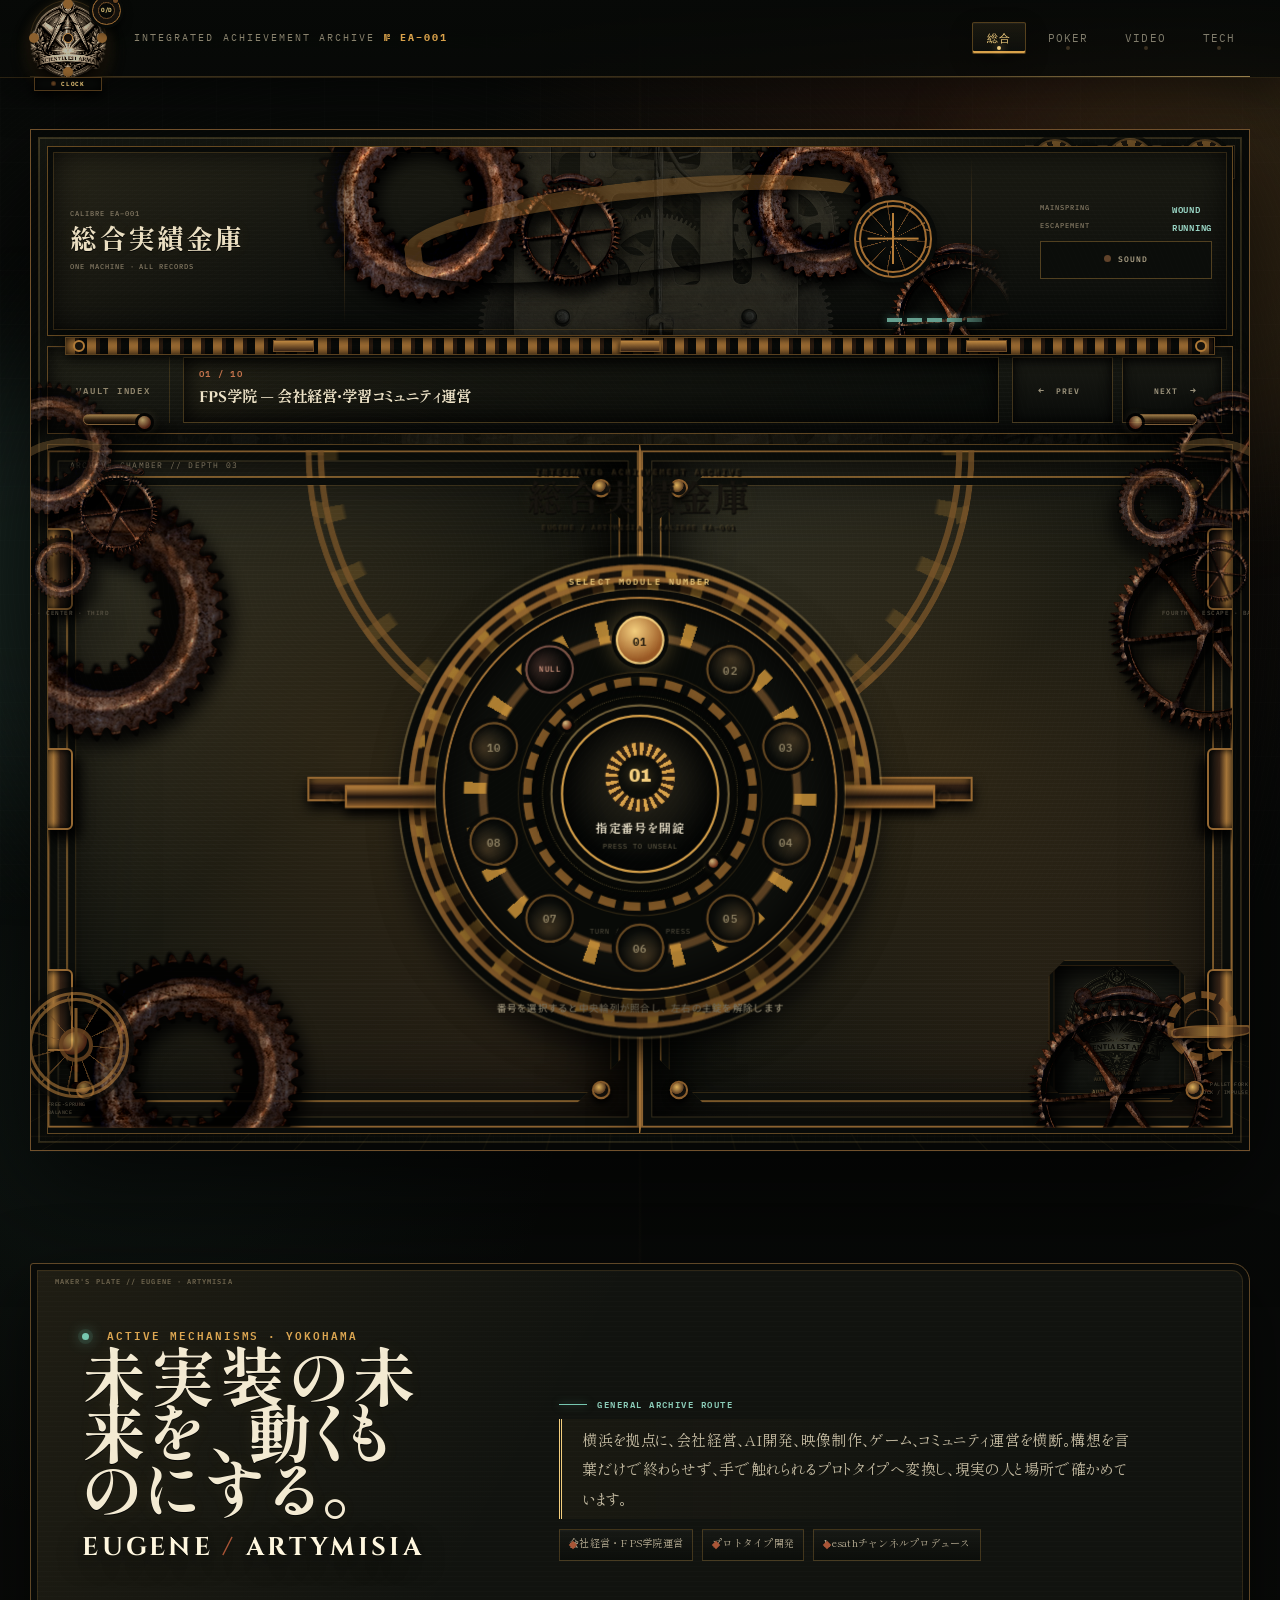
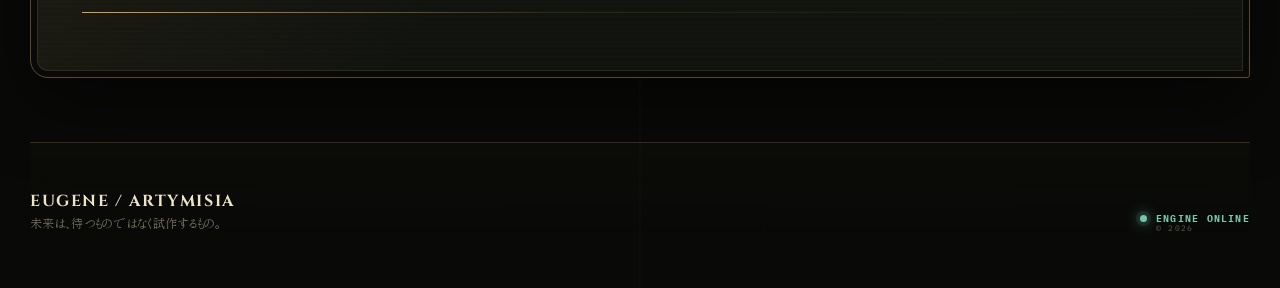
==== index.html @ 5a53bb09 "Confirm Lesath thumbnail authorship across featured videos" ====
<!doctype html>
<html lang="ja">
<head>
  <meta charset="utf-8">
  <meta name="viewport" content="width=device-width, initial-scale=1, viewport-fit=cover">
  <meta name="theme-color" content="#090a09">
  <meta name="description" content="Eugene / ArtyMisiaのポートフォリオ">
  <link rel="canonical" href="https://artymisia.github.io/">
  <meta property="og:type" content="website">
  <meta property="og:locale" content="ja_JP">
  <meta property="og:site_name" content="Eugene / ArtyMisia">
  <meta property="og:title" content="Eugene / ArtyMisia — Possibility Engine">
  <meta property="og:description" content="会社経営、AI開発、映像制作、ゲーム、コミュニティ運営を横断する機械式ポートフォリオ。">
  <meta property="og:url" content="https://artymisia.github.io/">
  <meta property="og:image" content="https://artymisia.github.io/assets/scientia-est-arma-logo.png">
  <meta name="twitter:card" content="summary">
  <meta name="twitter:title" content="Eugene / ArtyMisia — Possibility Engine">
  <meta name="twitter:description" content="未実装の未来を、動くものにする。">
  <meta name="twitter:image" content="https://artymisia.github.io/assets/scientia-est-arma-logo.png">
  <link rel="icon" href="assets/gear-wheel-pixabay.png">
  <title>Eugene / ArtyMisia — Portfolio</title>
  <link rel="stylesheet" href="style.css?v=20260903-lesath-thumbnails">
  <script src="script.js?v=20260903-lesath-thumbnail-credit" defer></script>
</head>
<body>
  <div class="grain" aria-hidden="true"></div>
  <div class="steam steam-a" aria-hidden="true"></div>
  <div class="steam steam-b" aria-hidden="true"></div>
  <header class="archive-header">
    <nav class="nav wrap" aria-label="表示モード">
      <div class="brand-switcher">
        <a id="horologium-launch" class="brand crest-control crest-route" href="horologium/" aria-label="SCIENTIA Horologium Perpetuumへ移動">
          <img src="assets/scientia-est-arma-logo.png" alt="Scientia Est Arma">
          <span class="crest-status"><i></i><b>CLOCK</b></span>
        </a>
        <button id="crest-control" class="archive-power-toggle" type="button" aria-pressed="false" aria-label="SCIENTIA主動力を起動">
          <i></i><b>O/D</b><span id="crest-power-state" class="visually-hidden">STANDBY</span>
        </button>
      </div>
      <p class="system-id">INTEGRATED ACHIEVEMENT ARCHIVE <b>№ EA–001</b></p>
      <div id="mode-nav" class="mode-nav"></div>
    </nav>
  </header>

  <main id="works" class="wrap machine-chamber integrated-archive">
    <section id="mechanism-shell" class="mechanism-shell" aria-label="機械式実績アーカイブ">
      <div class="depth-grid" aria-hidden="true"></div>
      <img class="archive-material archive-kugutsu-bed" src="assets/kugutsu-haguruma.jpg" alt="" aria-hidden="true">
      <img class="archive-material archive-clockwork-bed" src="assets/clockwork-pixabay.png" alt="" aria-hidden="true">
      <img class="archive-material archive-steam-crown" src="assets/gears-steampunk-pixabay.png" alt="" aria-hidden="true">
      <div class="archive-camshaft" aria-hidden="true"><i></i><b></b><span></span></div>
      <div class="archive-gear-cluster archive-gears-left" aria-hidden="true">
        <img src="assets/gear-rust-pixabay.png" alt=""><img src="assets/gear-wheel-pixabay.png" alt=""><img src="assets/gear-rust-pixabay.png" alt=""><i></i><b></b><span>BARREL · CENTER · THIRD</span>
      </div>
      <div class="archive-gear-cluster archive-gears-right" aria-hidden="true">
        <img src="assets/gear-wheel-pixabay.png" alt=""><img src="assets/gear-rust-pixabay.png" alt=""><img src="assets/gear-wheel-pixabay.png" alt=""><i></i><b></b><span>FOURTH · ESCAPE · BALANCE</span>
      </div>
      <div class="archive-ratchet-track" aria-hidden="true"><i></i><b></b><span></span></div>
      <div class="archive-balance" aria-hidden="true"><i><b></b></i><span>FREE-SPRUNG<br>BALANCE</span></div>
      <div class="archive-escapement" aria-hidden="true"><i></i><b></b><span>PALLET FORK<br>LOCK / IMPULSE</span></div>

      <div class="archive-powerhead" aria-label="総合実績金庫の動力部">
        <div class="powerhead-plaque">
          <small>CALIBRE EA–001</small>
          <b id="work-title">総合実績金庫</b>
          <span>ONE MACHINE · ALL RECORDS</span>
        </div>
        <div class="powerhead-movement" aria-hidden="true">
          <img class="powerhead-bed" src="assets/clockwork-pixabay.png" alt="">
          <img class="powerhead-wheel powerhead-wheel-a" src="assets/gear-rust-pixabay.png" alt="">
          <img class="powerhead-wheel powerhead-wheel-b" src="assets/gear-wheel-pixabay.png" alt="">
          <img class="powerhead-wheel powerhead-wheel-c" src="assets/gear-rust-pixabay.png" alt="">
          <img class="powerhead-wheel powerhead-wheel-d" src="assets/gear-wheel-pixabay.png" alt="">
          <div class="powerhead-balance"><i></i><b></b></div>
          <div class="powerhead-bridge"></div>
          <div class="powerhead-pulse"><i></i><i></i><i></i><i></i><i></i></div>
        </div>
        <div class="powerhead-readout">
          <small>MAINSPRING</small><b id="mainspring-state">WOUND</b>
          <small>ESCAPEMENT</small><b id="escapement-state">RUNNING</b>
          <button id="sound-toggle" type="button" aria-pressed="false" aria-label="機械音を入れる"><i></i>SOUND</button>
        </div>
      </div>

      <div class="gear-console">
        <p class="console-kicker">VAULT INDEX</p>
        <div class="active-module">
          <span id="module-count">01 / 01</span>
          <strong id="module-title">読み込み中</strong>
        </div>
        <div class="console-controls">
          <button id="prev-project" type="button" aria-label="前の実績">← <span>PREV</span></button>
          <button id="next-project" type="button" aria-label="次の実績"><span>NEXT</span> →</button>
        </div>
      </div>

      <div id="archive-viewport" class="archive-viewport">
        <div class="archive-depth depth-back" aria-hidden="true"></div>
        <div class="archive-depth depth-mid" aria-hidden="true"></div>
        <div id="project-stage" class="project-stage" aria-live="polite" inert></div>
        <div class="vault-hinge vault-hinge-left" aria-hidden="true"><i></i><i></i><i></i></div>
        <div class="vault-hinge vault-hinge-right" aria-hidden="true"><i></i><i></i><i></i></div>
        <div class="vault-door-assembly">
          <div class="vault-door vault-door-left" aria-hidden="true">
            <div class="door-surface">
              <div class="door-gearwork" aria-hidden="true">
                <img class="door-wheel door-wheel-a" src="assets/gear-rust-pixabay.png" alt="">
                <img class="door-wheel door-wheel-c" src="assets/gear-rust-pixabay.png" alt="">
                <img class="door-wheel door-wheel-f" src="assets/gear-wheel-pixabay.png" alt="">
              </div>
              <div class="door-locking-bar bar-left" aria-hidden="true"><i></i><b></b></div>
              <div class="door-bolts door-bolts-left" aria-hidden="true"><i></i><i></i><i></i><i></i></div>
            </div>
          </div>
          <div class="vault-door vault-door-right" aria-hidden="true">
            <div class="door-surface">
              <div class="door-gearwork" aria-hidden="true">
                <img class="door-wheel door-wheel-b" src="assets/gear-wheel-pixabay.png" alt="">
                <img class="door-wheel door-wheel-d" src="assets/gear-wheel-pixabay.png" alt="">
                <img class="door-wheel door-wheel-g" src="assets/gear-rust-pixabay.png" alt="">
              </div>
              <div class="door-locking-bar bar-right" aria-hidden="true"><i></i><b></b></div>
              <div class="door-bolts door-bolts-right" aria-hidden="true"><i></i><i></i><i></i><i></i></div>
              <div class="door-seal" aria-hidden="true"><img src="assets/scientia-est-arma-logo.png" alt=""><small>SCIENTIA EST ARMA<br>AUTHORIZED ARCHIVE</small></div>
            </div>
          </div>
          <div class="vault-crosslock">
            <div class="crosslock-ring" aria-hidden="true"><img class="door-wheel door-wheel-e" src="assets/gear-rust-pixabay.png" alt=""></div>
            <div id="secret-latch-indicator" class="secret-latch-indicator" aria-hidden="true"><i></i><span>LATCH WINDOW</span><b></b></div>
            <div class="door-inscription" aria-hidden="true">
              <small>INTEGRATED ACHIEVEMENT ARCHIVE</small>
              <b>総合実績金庫</b>
              <span>EUGENE / ARTYMISIA · CALIBRE EA–001</span>
            </div>
            <div class="vault-dial-console">
              <p>SELECT MODULE NUMBER</p>
              <div id="gear-selector" class="gear-selector" role="tablist" aria-label="開錠する実績番号を選択">
                <div class="dial-ratchet" aria-hidden="true"><i></i><b></b></div>
                <div id="gear-nodes" class="gear-nodes"></div>
                <button id="archive-toggle" class="archive-lock" type="button" aria-expanded="false">
                  <span id="gear-core" class="lock-gear dial-core"><i id="dial-number">01</i></span>
                  <b>指定番号を開錠</b><small>PRESS TO UNSEAL</small>
                </button>
              </div>
              <small>番号を選択すると中央輪列が照合し、左右の主錠を解除します</small>
            </div>
          </div>
        </div>
      </div>
    </section>

    <section class="section-heading archive-nameplate creator-inscription">
      <div><p class="eyebrow"><span class="signal"></span> ACTIVE MECHANISMS · YOKOHAMA</p><h1 id="headline">読み込み中...</h1><p class="hero-name">EUGENE <i>/</i> ARTYMISIA</p></div>
      <div class="section-guide">
        <span id="mode-route" class="mode-route">GENERAL ARCHIVE ROUTE</span>
        <p id="summary" class="lead"></p>
        <ul id="activities" class="activity-list"></ul>
        <p id="section-intro" class="section-intro">番号を選び、中央機構を開錠してください。各記録には、制作内容・使用技術・確認できる証拠リンクを格納しています。</p>
      </div>
    </section>
    <noscript>このページの表示にはJavaScriptが必要です。</noscript>
  </main>

  <div id="secret-transition" class="secret-transition" aria-hidden="true">
    <div class="secret-transition-iris"><i></i><b></b><span>EA–000</span></div>
    <p>UNLISTED MECHANISM COUPLED</p>
  </div>
  <div id="horologium-transition" class="horologium-transition" aria-hidden="true">
    <div class="horologium-transition-rotor">
      <img src="horologium/scientia-emblem.png" alt="">
      <i></i><b></b><span></span>
    </div>
    <p>CAL. DH–A9P // HOROLOGIUM COUPLED</p>
  </div>
  <p id="secret-live" class="visually-hidden" aria-live="polite"></p>

  <footer class="footer wrap">
    <div><p class="footer-mark">EUGENE / ARTYMISIA</p><p>未来は、待つものではなく試作するもの。</p></div>
    <div class="footer-status"><span class="signal"></span><b>ENGINE ONLINE</b><small>© <span id="year"></span></small></div>
  </footer>
</body>
</html>
---- style.css ----
@import url('https://fonts.googleapis.com/css2?family=Archivo+Black&family=Cinzel:wght@600;700;800&family=IBM+Plex+Mono:wght@400;600&family=Noto+Sans+JP:wght@400;700;900&family=Shippori+Mincho+B1:wght@400;600;700;800&display=swap');

:root {
  color-scheme: dark;
  --ink: #090a09;
  --iron: #151711;
  --paper: #e8dfc4;
  --dim: #a49c82;
  --brass: #d59a3b;
  --brass-hi: #f2c76d;
  --copper: #9b482d;
  --verdigris: #65b59d;
  --line: rgba(213,154,59,.34);
  --max: 1220px;
  --display-serif: "Cinzel", "Shippori Mincho B1", "YuMincho", "Yu Mincho", serif;
  --reading-serif: "Shippori Mincho B1", "YuMincho", "Yu Mincho", serif;
}

/* Mobile cockpit ---------------------------------------------------------- */
@media (max-width: 700px) {
  html {
    scroll-padding-top: 18px;
  }

  body {
    padding-bottom: calc(68px + env(safe-area-inset-bottom));
    overflow-x: hidden;
  }

  .wrap {
    width: min(calc(100% - 24px), var(--max));
  }

  .grain {
    opacity: .018;
  }

  .steam {
    opacity: .07;
    filter: blur(90px);
  }

  button,
  a {
    touch-action: manipulation;
    -webkit-tap-highlight-color: rgba(213, 154, 59, .18);
  }

  .nav {
    min-height: calc(76px + env(safe-area-inset-top));
    grid-template-columns: auto 1fr;
    padding-top: env(safe-area-inset-top);
    border-bottom: 1px solid rgba(209, 154, 68, .2);
  }

  .brand {
    width: 50px;
    height: 50px;
  }

  .system-id {
    display: block;
    max-width: 18rem;
    justify-self: end;
    text-align: right;
    font-size: .56rem;
    line-height: 1.55;
    letter-spacing: .13em;
  }

  .mode-nav {
    position: fixed;
    z-index: 80;
    right: 0;
    bottom: 0;
    left: 0;
    display: grid;
    grid-template-columns: repeat(4, minmax(0, 1fr));
    gap: 3px;
    margin: 0;
    padding: 7px 8px calc(7px + env(safe-area-inset-bottom));
    background: rgba(8, 9, 8, .9);
    border-top: 1px solid rgba(213, 154, 59, .35);
    box-shadow: 0 -12px 34px rgba(0, 0, 0, .56);
    -webkit-backdrop-filter: blur(18px);
    backdrop-filter: blur(18px);
  }

  .mode-link {
    min-width: 0;
    min-height: 47px;
    display: grid;
    place-items: center;
    padding: 8px 3px;
    font-size: .56rem;
    line-height: 1.05;
    letter-spacing: .06em;
    border: 1px solid rgba(199, 145, 59, .18);
  }

  .mode-link.active {
    box-shadow: inset 0 -3px 0 var(--brass), 0 0 14px rgba(208, 141, 43, .12);
  }

  .hero-inner {
    gap: 26px;
    padding: 48px 0 36px;
  }

  h1 {
    max-width: 100%;
    font-size: clamp(2.75rem, 13vw, 4.15rem);
    line-height: .96;
    letter-spacing: -.045em;
  }

  .lead {
    margin-top: 22px;
    padding-left: 14px;
    font-size: .96rem;
  }

  .activity-list {
    gap: 6px;
    margin-top: 18px;
  }

  .activity-list li {
    flex: 1 1 calc(50% - 6px);
    min-height: 40px;
    display: flex;
    align-items: center;
    padding: 8px 10px;
  }

  .start-lever {
    min-height: 50px;
    margin-top: 24px;
  }

  .movement-rig {
    width: 100%;
    min-height: 760px;
  }

  .movement-rig::before {
    inset: 70px 0 218px;
  }

  .movement-rig::after {
    bottom: 219px;
  }

  .instrument-rail {
    top: 0;
    width: 100%;
  }

  .calibre-window {
    top: 41%;
    width: min(calc(100vw - 28px), 410px);
  }

  .control-deck {
    bottom: 0;
    grid-template-columns: 1fr;
    gap: 7px;
    min-height: 0;
    padding: 8px;
  }

  .wind-control {
    grid-row: auto;
    min-height: 76px;
  }

  .toggle-bank {
    min-height: 58px;
  }

  .toggle-bank button {
    min-height: 56px;
    padding: 8px 3px;
  }

  .toggle-bank button span {
    writing-mode: horizontal-tb;
  }

  .mechanical-log {
    min-height: 62px;
  }

  #transmission,
  #works {
    scroll-margin-top: 18px;
    scroll-margin-bottom: 82px;
  }

  .transmission-section {
    padding-block: 74px;
  }

  .transmission-bay {
    width: min(calc(100% - 16px), var(--max));
  }

  .transmission-title {
    font-size: clamp(2.3rem, 11vw, 3.7rem);
  }

  .routing-console,
  .crank-console {
    grid-template-columns: 1fr;
  }

  .manual-crank {
    min-height: 94px;
  }

  .channel-levers {
    gap: 7px;
  }

  .channel-levers button {
    min-height: 112px;
  }

  .route-monitor {
    min-height: 74px;
  }

  main {
    padding: 70px 0 96px;
  }

  .section-heading {
    margin-bottom: 32px;
  }

  .section-heading h2 {
    font-size: clamp(2.15rem, 10vw, 3.4rem);
  }

  .mechanism-shell {
    padding: 16px 9px 10px;
  }

  .gear-console {
    padding: 16px 0;
  }

  .gear-selector {
    width: min(78vw, 280px);
    height: min(78vw, 280px);
  }

  .console-controls button {
    min-height: 50px;
  }

  .archive-viewport {
    height: 760px;
  }

  .project-stage {
    inset: 43px 12px 22px;
    overflow-y: auto;
    overscroll-behavior: contain;
    scrollbar-width: thin;
  }

  .mechanism-card {
    min-height: 100%;
    height: auto;
    padding: 26px 20px;
  }

  .archive-viewport .card h3 {
    font-size: 1.55rem;
  }

  .evidence a {
    min-height: 42px;
    display: inline-flex;
    align-items: center;
  }

  .footer {
    padding-bottom: 30px;
  }
}

@media (max-width: 420px) {
  .wrap {
    width: min(calc(100% - 18px), var(--max));
  }

  .system-id {
    max-width: 14rem;
    font-size: .5rem;
  }

  .mode-link {
    font-size: .51rem;
    letter-spacing: .025em;
  }

  .activity-list li {
    flex-basis: 100%;
  }

  .movement-rig {
    min-height: 730px;
  }

  .calibre-window {
    width: calc(100vw - 18px);
  }

  .instrument-rail {
    gap: 4px;
  }

  .instrument-gauge {
    min-width: 0;
    padding-inline: 4px;
  }

  .toggle-bank button span {
    writing-mode: horizontal-tb;
    font-size: .5rem;
  }

  .channel-levers button {
    min-height: 102px;
  }

  .gear-selector {
    width: min(84vw, 250px);
    height: min(84vw, 250px);
  }

  .gear-node {
    transform: rotate(var(--angle)) translateY(-96px) rotate(calc(var(--angle) * -1));
  }

  .archive-viewport {
    height: 720px;
  }

  .mechanism-card {
    padding: 22px 16px;
  }
}

@media (hover: none) and (pointer: coarse) {
  .card:hover,
  .mechanism-card:hover {
    transform: none;
  }

  .mode-link,
  button {
    cursor: default;
  }

  .crystal-glare {
    animation-duration: 14s;
  }
}

* { box-sizing: border-box; }
html { scroll-behavior: smooth; }
body {
  margin: 0;
  overflow-x: hidden;
  background:
    linear-gradient(90deg, transparent 49.8%, rgba(213,154,59,.025) 50%, transparent 50.2%),
    radial-gradient(circle at 78% 10%, rgba(151,72,42,.2), transparent 28rem),
    radial-gradient(circle at 12% 55%, rgba(70,105,83,.09), transparent 25rem),
    var(--ink);
  color: var(--paper);
  font-family: "Noto Sans JP", system-ui, sans-serif;
  line-height: 1.7;
}
body::before { content: ""; position: fixed; inset: 0; z-index: -2; pointer-events: none; background-image: linear-gradient(rgba(255,255,255,.012) 1px, transparent 1px), linear-gradient(90deg, rgba(255,255,255,.012) 1px, transparent 1px); background-size: 54px 54px; }
.grain { position: fixed; inset: 0; z-index: 10; pointer-events: none; opacity: .03; background: repeating-radial-gradient(circle at 30% 60%, rgba(255,255,255,.45) 0 1px, transparent 1px 4px); mix-blend-mode: overlay; }
a { color: inherit; }
.wrap { width: min(calc(100% - 42px), var(--max)); margin-inline: auto; }
.steam { position: fixed; z-index: -1; width: 28rem; height: 28rem; border-radius: 50%; opacity: .13; filter: blur(70px); pointer-events: none; }
.steam-a { top: 2%; right: -10rem; background: var(--brass); animation: breathe 9s ease-in-out infinite; }
.steam-b { bottom: 10%; left: -12rem; background: var(--verdigris); animation: breathe 12s ease-in-out -4s infinite; }

.hero { position: relative; min-height: 100svh; border-bottom: 1px solid var(--line); }
.hero::before { content: ""; position: absolute; top: 0; left: 6%; width: 2px; height: 34%; background: linear-gradient(var(--brass), transparent); opacity: .28; }
.nav { min-height: 106px; display: grid; grid-template-columns: auto 1fr auto; align-items: center; gap: 28px; border-bottom: 1px solid rgba(213,154,59,.16); }
.brand { position: relative; width: 66px; height: 66px; display: grid; place-items: center; border: 1px solid var(--brass); border-radius: 50%; background: radial-gradient(circle, #2a261b, var(--ink) 65%); text-decoration: none; box-shadow: 0 0 0 5px var(--ink), 0 0 0 6px rgba(213,154,59,.28), inset 0 0 20px #000; }
.brand::before, .brand::after { content: ""; position: absolute; width: 6px; height: 6px; border-radius: 50%; background: var(--brass-hi); box-shadow: 0 52px var(--brass-hi); }
.brand::after { transform: rotate(90deg); }
.brand span { color: var(--brass-hi); font: 1.15rem/1 "Archivo Black", sans-serif; letter-spacing: -.08em; }
.brand small { position: absolute; bottom: -20px; font: .43rem/1 "IBM Plex Mono", monospace; letter-spacing: .16em; color: var(--dim); white-space: nowrap; }
.system-id { margin: 0; color: #6f6b59; font: .64rem/1.2 "IBM Plex Mono", monospace; letter-spacing: .2em; }
.system-id b { color: var(--brass); }
.mode-nav { display: flex; align-items: center; gap: 7px; }
.mode-link { position: relative; padding: 10px 14px; border: 1px solid transparent; color: #817d6c; font: .67rem/1 "IBM Plex Mono", monospace; letter-spacing: .1em; text-decoration: none; text-transform: uppercase; transition: .25s ease; }
.mode-link:hover, .mode-link[aria-current="page"] { color: var(--brass-hi); border-color: var(--line); background: linear-gradient(#211e17, #11120f); box-shadow: inset 0 0 18px #000; }

.hero-inner { min-height: calc(100svh - 152px); display: grid; grid-template-columns: minmax(0, 1fr) minmax(430px, .92fr); align-items: center; gap: clamp(35px, 6vw, 86px); padding: 60px 0 72px; }
.hero-copy { position: relative; z-index: 2; }
.eyebrow { margin: 0 0 15px; color: var(--brass); font: 600 .68rem/1.3 "IBM Plex Mono", monospace; letter-spacing: .18em; text-transform: uppercase; }
.signal { display: inline-block; width: 7px; height: 7px; margin-right: 9px; border-radius: 50%; background: var(--verdigris); box-shadow: 0 0 0 4px rgba(101,181,157,.12), 0 0 14px var(--verdigris); animation: pulse 1.8s ease-in-out infinite; }
.hero-name { margin: 0 0 4px; color: var(--paper); font: clamp(1.05rem, 2vw, 1.65rem)/1 "Archivo Black", sans-serif; letter-spacing: .13em; text-transform: uppercase; }
.hero-name i { color: var(--copper); font-style: normal; }
h1 { max-width: 730px; margin: 0; color: var(--paper); font-size: clamp(3rem, 5.7vw, 6rem); font-weight: 900; line-height: .98; letter-spacing: -.065em; text-wrap: balance; text-shadow: 2px 3px 0 #3b271c, 5px 8px 30px #000; }
.lead { max-width: 670px; margin: 28px 0 0; padding-left: 19px; border-left: 3px double var(--brass); color: #b8b097; font-size: clamp(.9rem, 1.35vw, 1.04rem); }
.activity-list { display: flex; flex-wrap: wrap; gap: 9px; margin: 25px 0 0; padding: 0; list-style: none; }
.activity-list li { position: relative; padding: 7px 12px 7px 25px; border: 1px solid rgba(213,154,59,.22); background: #11120f; color: var(--dim); font: .64rem/1.3 "IBM Plex Mono", monospace; }
.activity-list li::before { content: ""; position: absolute; left: 10px; top: 50%; width: 6px; height: 6px; transform: translateY(-50%) rotate(45deg); background: var(--copper); }
.start-lever { width: fit-content; display: grid; grid-template-columns: 54px auto; grid-template-rows: auto auto; align-items: center; column-gap: 14px; margin-top: 32px; color: var(--paper); text-decoration: none; font-size: .88rem; }
.lever-knob { grid-row: 1 / 3; position: relative; width: 48px; height: 27px; border: 1px solid var(--brass); border-radius: 20px; background: #161610; box-shadow: inset 0 0 9px #000; }
.lever-knob::after { content: ""; position: absolute; top: 4px; left: 5px; width: 17px; height: 17px; border-radius: 50%; background: radial-gradient(circle at 35% 30%, var(--brass-hi), var(--copper)); transition: transform .25s ease; }
.start-lever:hover .lever-knob::after { transform: translateX(19px); }
.start-lever small { color: #6f6b59; font: .53rem/1.2 "IBM Plex Mono", monospace; letter-spacing: .14em; }

.engine { position: relative; min-height: 565px; display: grid; place-items: center; perspective: 900px; }
.engine::before { content: ""; position: absolute; width: 108%; height: 70%; border: 1px solid rgba(213,154,59,.18); border-radius: 50%; transform: rotate(-8deg); box-shadow: 0 0 60px rgba(213,154,59,.1); }
.engine-frame { position: relative; width: min(100%, 520px); aspect-ratio: 1.14; padding: 14px; border: 2px solid #6d5028; background: #11120f; clip-path: polygon(7% 0, 93% 0, 100% 8%, 100% 92%, 93% 100%, 7% 100%, 0 92%, 0 8%); box-shadow: inset 0 0 0 7px #0c0d0b, inset 0 0 0 8px rgba(213,154,59,.22), 20px 30px 80px #000; transform: rotateY(-4deg) rotateX(2deg); }
.engine-frame > img { width: 100%; height: 100%; display: block; object-fit: cover; filter: sepia(.14) contrast(1.08) brightness(.72); }
.engine-frame::after { content: ""; position: absolute; inset: 14px; box-shadow: inset 0 0 55px 18px #070806; pointer-events: none; }
.rivet { position: absolute; z-index: 7; width: 11px; height: 11px; border-radius: 50%; background: radial-gradient(circle at 35% 30%, #e7b960, #4d331a 65%); box-shadow: 0 0 0 2px #090a08; }.r1 { top: 8px; left: 12px; }.r2 { top: 8px; right: 12px; }.r3 { bottom: 8px; left: 12px; }.r4 { bottom: 8px; right: 12px; }
.scanline { position: absolute; z-index: 3; left: 14px; right: 14px; top: 15%; height: 2px; background: linear-gradient(90deg, transparent, var(--verdigris), transparent); box-shadow: 0 0 16px var(--verdigris); opacity: .5; animation: scan 5s ease-in-out infinite; }
.engine-label { position: absolute; z-index: 5; top: 28px; left: 31px; padding: 7px 10px; background: rgba(8,9,7,.76); color: #8a7c5c; font: .5rem/1.4 "IBM Plex Mono", monospace; letter-spacing: .12em; }.engine-label b { color: var(--brass-hi); font-size: .66rem; }
.gear { position: absolute; z-index: 4; display: grid; place-items: center; border-radius: 50%; background: repeating-conic-gradient(from 0deg, #b77a2c 0 7deg, #2d2416 7deg 14deg); box-shadow: inset 0 0 18px #000, 0 0 0 4px rgba(13,14,12,.9), 0 0 25px rgba(213,154,59,.24); animation: spin 13s linear infinite; }
.gear::before { content: ""; position: absolute; inset: 17%; border: 2px solid #c38b3e; border-radius: 50%; background: rgba(20,20,15,.9); }.gear span { position: relative; width: 24%; aspect-ratio: 1; border: 3px solid #835d2a; border-radius: 50%; background: #070806; z-index: 1; }
.gear-one { width: 105px; height: 105px; left: 24%; top: 37%; }.gear-two { width: 72px; height: 72px; right: 13%; bottom: 17%; animation-direction: reverse; animation-duration: 8s; }
.core { position: absolute; z-index: 5; top: 42%; left: 39%; width: 88px; height: 88px; display: grid; place-items: center; border: 1px solid var(--verdigris); border-radius: 50%; background: radial-gradient(circle, rgba(101,181,157,.8) 0 6%, #17352f 7% 31%, rgba(7,16,14,.94) 32% 62%, transparent 63%); box-shadow: 0 0 15px var(--verdigris), 0 0 55px rgba(101,181,157,.42); animation: core 2.8s ease-in-out infinite; }.core::before { content: ""; position: absolute; inset: -9px; border: 1px dashed rgba(101,181,157,.65); border-radius: 50%; animation: spin 8s linear infinite reverse; }.core span { color: #d6fff4; font: 1.65rem/1 Georgia, serif; text-shadow: 0 0 12px white; }
.readout { position: absolute; z-index: 5; left: 30px; right: 30px; bottom: 25px; display: flex; align-items: center; gap: 7px; padding: 7px 10px; background: rgba(8,9,7,.72); color: #8b8064; font: .42rem/1 "IBM Plex Mono", monospace; letter-spacing: .1em; }.readout i { flex: 1; height: 1px; background: var(--copper); }
.gauge { position: absolute; z-index: 6; right: -12px; top: 29px; width: 126px; text-align: center; }.gauge > span { color: #8b8064; font: .45rem/1 "IBM Plex Mono", monospace; letter-spacing: .1em; }.gauge-face { position: relative; width: 112px; height: 58px; margin: 5px auto 0; overflow: hidden; border: 3px solid #6f4d24; border-bottom: 0; border-radius: 112px 112px 0 0; background: repeating-conic-gradient(from 270deg at 50% 100%, #4f2a1d 0 2deg, transparent 2deg 9deg), #d9c894; color: #1b1b15; box-shadow: inset 0 0 18px rgba(37,26,11,.6); }.gauge-face::after { content: ""; position: absolute; left: 50%; bottom: -3px; width: 44px; height: 3px; background: #2b1a11; transform-origin: left; transform: rotate(-25deg); }.gauge-face b { position: absolute; left: 38px; bottom: 2px; font: 600 .76rem "IBM Plex Mono", monospace; }.gauge-face small { position: absolute; left: 59px; bottom: 4px; font-size: .48rem; }
.ticker { height: 46px; overflow: hidden; border-top: 1px solid rgba(213,154,59,.2); background: #0c0d0b; color: #6d644e; font: .57rem/46px "IBM Plex Mono", monospace; letter-spacing: .18em; white-space: nowrap; }.ticker div { width: max-content; animation: ticker 27s linear infinite; }

.manifesto { display: grid; grid-template-columns: 90px 1fr minmax(240px,.6fr); align-items: center; gap: 36px; padding-top: 90px; padding-bottom: 90px; border-bottom: 1px solid rgba(213,154,59,.18); }.manifesto-number { margin: 0; color: var(--copper); font: 5rem/1 "Archivo Black", sans-serif; opacity: .55; }.manifesto > p:nth-child(2) { margin: 0; color: #978f76; font-size: clamp(1.25rem,2.4vw,2.15rem); line-height: 1.55; }.manifesto strong { color: var(--paper); font-weight: 900; }.coordinates { display: grid; gap: 10px; }.coordinates span { padding-bottom: 7px; border-bottom: 1px dotted #4e493a; color: #6f6a59; font: .56rem/1.3 "IBM Plex Mono", monospace; letter-spacing: .13em; }

main { padding: 100px 0 130px; }.section-heading { display: flex; justify-content: space-between; align-items: end; gap: 30px; margin-bottom: 42px; }h2 { margin: 0; font-size: clamp(2.5rem,5vw,5rem); font-weight: 900; line-height: 1; letter-spacing: -.055em; }.review-note { max-width: 390px; margin: 0; padding: 12px 15px; border: 1px solid rgba(213,154,59,.4); background: rgba(88,43,28,.25); color: var(--brass-hi); font: .68rem/1.55 "IBM Plex Mono", monospace; }
.project-grid { counter-reset: mechanism; display: grid; grid-template-columns: repeat(2,minmax(0,1fr)); gap: 24px; }.card { counter-increment: mechanism; position: relative; min-height: 430px; display: flex; flex-direction: column; padding: clamp(29px,4vw,42px); overflow: hidden; border: 1px solid #5e4527; border-radius: 2px 22px 2px 22px; background: linear-gradient(135deg,rgba(213,154,59,.055),transparent 32%), repeating-linear-gradient(0deg,rgba(255,255,255,.012) 0 1px,transparent 1px 4px), #151711; box-shadow: inset 0 0 0 6px #0e100d, inset 0 0 0 7px rgba(213,154,59,.13), 8px 10px 0 #070806; transition: transform .3s ease,border-color .3s ease,box-shadow .3s ease; opacity: 0; transform: translateY(25px); }.is-ready .card.in-view { opacity: 1; transform: translateY(0); transition-delay: calc(var(--i) * 55ms); }.card::before { content: counter(mechanism,decimal-leading-zero); position: absolute; right: 22px; bottom: 10px; color: rgba(213,154,59,.05); font: 8rem/1 "Archivo Black", sans-serif; }.card:hover { transform: translateY(-7px) rotate(-.15deg); border-color: var(--brass); box-shadow: inset 0 0 0 6px #0e100d,inset 0 0 0 7px rgba(213,154,59,.28),13px 16px 0 #050605,0 20px 60px rgba(0,0,0,.45); }.card.draft { border-style: dashed; filter: saturate(.7); }.card-top { position: relative; z-index: 1; display: flex; justify-content: space-between; align-items: center; gap: 12px; }.category { color: var(--brass); font: 600 .62rem/1 "IBM Plex Mono", monospace; letter-spacing: .18em; text-transform: uppercase; }.category::before { content: "MODULE / "; color: #625c4b; }.status { color: var(--brass-hi); font: .57rem/1 "IBM Plex Mono", monospace; }.card h3 { position: relative; z-index: 1; max-width: 90%; margin: 29px 0 16px; color: var(--paper); font-size: clamp(1.45rem,2.5vw,2.15rem); font-weight: 900; line-height: 1.28; letter-spacing: -.03em; }.card > p { position: relative; z-index: 1; margin: 0; color: #a69f89; }.card-media { position: relative; z-index: 1; margin: 4px 0 22px; }.card-media::before { content: "FIELD RECORD"; position: absolute; z-index: 2; top: 10px; left: 10px; padding: 4px 8px; background: rgba(9,10,9,.82); color: var(--brass-hi); font: .48rem/1 "IBM Plex Mono", monospace; letter-spacing: .12em; }.card-media img { display: block; width: 100%; max-height: 410px; object-fit: contain; border: 1px solid #5b472a; background: #080907; filter: sepia(.08) contrast(1.03); }.card-media figcaption { margin-top: 7px; color: #706a58; font: .55rem/1.45 "IBM Plex Mono", monospace; }.tech-list { position: relative; z-index: 1; display: flex; flex-wrap: wrap; gap: 7px; margin-top: 25px; }.tech-list span { padding: 5px 8px; border: 1px solid rgba(213,154,59,.18); background: #0e100d; color: #7e7866; font: .54rem/1.2 "IBM Plex Mono", monospace; }.evidence { position: relative; z-index: 1; margin-top: auto; padding-top: 28px; }.evidence-label { display: flex; align-items: center; gap: 8px; margin-bottom: 10px; color: #756e5a; font: .56rem/1 "IBM Plex Mono", monospace; letter-spacing: .14em; }.evidence-label::before { content: ""; width: 22px; height: 1px; background: var(--copper); }.evidence-links { display: flex; flex-wrap: wrap; gap: 8px; }.evidence a { padding: 5px 8px; border-bottom: 1px solid var(--brass); color: #d6c9a7; font: .68rem/1.4 "IBM Plex Mono", monospace; text-decoration: none; }.evidence a:hover { color: var(--brass-hi); background: rgba(213,154,59,.09); }.evidence-note { color: #6f6958 !important; font: .62rem/1.55 "IBM Plex Mono", monospace; }.footer { display: flex; justify-content: space-between; align-items: end; gap: 30px; padding-top: 46px; padding-bottom: 54px; border-top: 1px solid var(--line); color: #736d5b; font-size: .76rem; }.footer p { margin: 0; }.footer-mark { color: var(--paper); font: 1rem/1.5 "Archivo Black", sans-serif; letter-spacing: .1em; }.footer-status { display: grid; grid-template-columns: auto auto; align-items: center; color: var(--verdigris); font: .6rem/1.2 "IBM Plex Mono", monospace; letter-spacing: .13em; }.footer-status small { grid-column: 2; color: #5d594c; }.error { grid-column: 1 / -1; padding: 30px; border: 1px solid var(--copper); color: #eab69f; }

.primary-project-link { position:relative; z-index:2; display:grid; grid-template-columns:auto 1fr auto; align-items:center; gap:12px; margin:0 0 22px; padding:13px 15px; border:1px solid #76603a; background:linear-gradient(90deg,rgba(118,199,176,.11),rgba(216,161,74,.08)),#0b0e0b; color:#e7ddc1; text-decoration:none; box-shadow:inset 0 0 0 3px #090b09,inset 0 0 0 4px rgba(216,161,74,.11); transition:border-color .2s ease,background .2s ease,transform .2s ease; }
.primary-project-link::before { content:""; width:9px; height:9px; border:1px solid #9fd9c7; border-radius:50%; background:#4b9d84; box-shadow:0 0 10px rgba(118,199,176,.8); }
.primary-project-link span { color:#77705d; font:600 .46rem/1 "IBM Plex Mono",monospace; letter-spacing:.14em; }
.primary-project-link b { font:700 .72rem/1.35 "IBM Plex Mono",monospace; }
.primary-project-link i { color:var(--brass-hi); font-style:normal; font-size:1.05rem; }
.primary-project-link:hover,.primary-project-link:focus-visible { border-color:var(--brass-hi); background:linear-gradient(90deg,rgba(118,199,176,.2),rgba(216,161,74,.14)),#0b0e0b; transform:translateX(3px); outline:none; }

@keyframes spin { to { transform: rotate(360deg); } }@keyframes pulse { 50% { opacity: .35; box-shadow: 0 0 0 7px rgba(101,181,157,.04),0 0 4px var(--verdigris); } }@keyframes core { 50% { box-shadow: 0 0 26px var(--verdigris),0 0 75px rgba(101,181,157,.55); } }@keyframes breathe { 50% { transform: scale(1.25) translate(3%,-4%); opacity: .2; } }@keyframes ticker { to { transform: translateX(-50%); } }@keyframes scan { 50% { top: 82%; opacity: .75; } }

@media (max-width: 980px) { .nav { grid-template-columns: auto 1fr; }.system-id { display: none; }.mode-nav { justify-self: end; }.hero-inner { grid-template-columns: 1fr; padding-top: 80px; }.engine { min-height: 540px; }.engine-frame { width: min(92vw,520px); }.manifesto { grid-template-columns: 70px 1fr; }.coordinates { grid-column: 2; } }
@media (max-width: 700px) { .wrap { width: min(calc(100% - 28px),var(--max)); }.hero { min-height: auto; }.nav { min-height: 92px; gap: 12px; }.brand { width: 55px; height: 55px; }.brand small { display: none; }.mode-nav { gap: 2px; }.mode-link { padding: 8px 7px; font-size: .56rem; }.hero-inner { min-height: auto; padding: 75px 0 55px; }.hero-name { font-size: .92rem; }h1 { font-size: clamp(2.9rem,14vw,4.35rem); }.lead { font-size: .91rem; }.engine { min-height: 385px; }.engine-frame { width: 335px; }.engine-label { top: 23px; left: 25px; }.gear-one { width: 75px; height: 75px; }.gear-two { width: 54px; height: 54px; }.core { width: 62px; height: 62px; }.gauge { right: -4px; top: 21px; transform: scale(.72); transform-origin: right top; }.readout { left: 25px; right: 25px; font-size: .34rem; }.manifesto { grid-template-columns: 1fr; gap: 15px; padding-top: 65px; padding-bottom: 65px; }.manifesto-number { font-size: 3.5rem; }.coordinates { grid-column: 1; }main { padding-top: 75px; }.section-heading,.footer { align-items: flex-start; flex-direction: column; }.project-grid { grid-template-columns: 1fr; }.card { min-height: 390px; } }
@media (prefers-reduced-motion: reduce) { *,*::before,*::after { scroll-behavior: auto !important; animation-duration: .001ms !important; animation-iteration-count: 1 !important; transition-duration: .001ms !important; }.card { opacity: 1; transform: none; } }

/* Mechanical archive: a spatial, operated portfolio rather than a vertical list */
.mechanism-shell { position: relative; min-height: 760px; display: grid; grid-template-columns: 350px minmax(0,1fr); gap: 42px; padding: 36px; overflow: hidden; border: 1px solid #5e4527; background: radial-gradient(circle at 18% 48%,rgba(213,154,59,.11),transparent 22rem),linear-gradient(135deg,#12140f,#080a08 68%); box-shadow: inset 0 0 0 7px #080907,inset 0 0 0 8px rgba(213,154,59,.17),0 35px 110px #000; perspective: 1500px; }
.mechanism-shell::before,.mechanism-shell::after { content:""; position:absolute; z-index:3; pointer-events:none; }.mechanism-shell::before { inset:15px; border:1px solid rgba(213,154,59,.15); }.mechanism-shell::after { left:382px; top:0; bottom:0; width:1px; background:linear-gradient(transparent,var(--brass),transparent); opacity:.28; }
.depth-grid { position:absolute; inset:0; opacity:.12; background-image:linear-gradient(rgba(213,154,59,.25) 1px,transparent 1px),linear-gradient(90deg,rgba(213,154,59,.25) 1px,transparent 1px); background-size:42px 42px; transform:perspective(500px) rotateX(58deg) scale(1.5); transform-origin:bottom; }
.gear-console { position:relative; z-index:5; display:flex; flex-direction:column; align-items:center; justify-content:center; min-width:0; }
.console-kicker { margin:0 0 19px; color:#706a56; font:600 .56rem/1 "IBM Plex Mono",monospace; letter-spacing:.2em; }
.gear-selector { position:relative; width:305px; height:305px; border-radius:50%; background:radial-gradient(circle,#090a08 0 26%,#302617 27% 29%,#0b0c09 30% 54%,#5b4225 55% 57%,#11120e 58%); box-shadow:0 0 0 1px #805c2c,0 0 0 7px #090a08,0 0 0 8px rgba(213,154,59,.2),inset 0 0 42px #000,0 20px 50px #000; }
.gear-selector::before { content:""; position:absolute; inset:17px; border-radius:50%; background:repeating-conic-gradient(from 0deg,rgba(213,154,59,.8) 0 4deg,transparent 4deg 15deg); -webkit-mask:radial-gradient(circle,transparent 0 61%,#000 62% 70%,transparent 71%); mask:radial-gradient(circle,transparent 0 61%,#000 62% 70%,transparent 71%); animation:spin 35s linear infinite; }
.gear-selector::after { content:"SELECT / ROTATE / UNSEAL"; position:absolute; left:50%; bottom:42px; transform:translateX(-50%); color:#5f5948; font:.42rem/1 "IBM Plex Mono",monospace; letter-spacing:.12em; white-space:nowrap; }
.gear-nodes { position:absolute; inset:0; z-index:3; }
.gear-node { position:absolute; left:50%; top:50%; width:42px; height:42px; margin:0; padding:0; display:grid; place-items:center; border:1px solid #6a4b24; border-radius:50%; background:radial-gradient(circle at 38% 30%,#3f3320,#11130f 65%); color:#918465; box-shadow:0 0 0 4px #090a08,inset 0 0 12px #000; transform:translate(-50%,-50%) rotate(var(--angle)) translateY(-124px); cursor:pointer; transition:border-color .25s,box-shadow .25s,color .25s; }
.gear-node span { display:block; transform:rotate(var(--counter)); font:600 .61rem/1 "IBM Plex Mono",monospace; }
.gear-node:hover,.gear-node.active { color:#17130b; border-color:var(--brass-hi); background:radial-gradient(circle at 38% 30%,var(--brass-hi),#9d5b26 70%); box-shadow:0 0 0 4px #090a08,0 0 24px rgba(242,199,109,.48); }
.selector-core { position:absolute; z-index:4; left:50%; top:50%; width:96px; height:96px; display:grid; place-items:center; border:2px solid #9a6b2d; border-radius:50%; background:repeating-conic-gradient(#8a5b25 0 10deg,#201a11 10deg 20deg); box-shadow:0 0 0 8px #090a08,0 0 0 9px rgba(213,154,59,.3),inset 0 0 22px #000; transform:translate(-50%,-50%) rotate(0deg); transition:transform .72s cubic-bezier(.3,.9,.25,1.2); }
.selector-core::before { content:""; position:absolute; inset:20px; border-radius:50%; background:#10110d; box-shadow:inset 0 0 15px #000; }.selector-core span { position:relative; z-index:1; color:var(--brass-hi); font:1.05rem/1 "Archivo Black",sans-serif; }
.active-module { width:100%; min-height:93px; margin-top:30px; padding:15px 18px; border:1px solid rgba(213,154,59,.19); background:rgba(6,7,6,.74); text-align:left; box-shadow:inset 0 0 22px #000; }.active-module span { display:block; color:var(--copper); font:600 .56rem/1 "IBM Plex Mono",monospace; letter-spacing:.14em; }.active-module strong { display:block; margin-top:8px; color:#cfc4a4; font-size:.9rem; line-height:1.4; }
.console-controls { width:100%; display:grid; grid-template-columns:1fr 1fr; gap:9px; margin-top:10px; }.console-controls button { min-height:45px; border:1px solid #4d3b22; background:linear-gradient(#1d1c15,#0d0f0c); color:#9a9076; font:600 .6rem/1 "IBM Plex Mono",monospace; cursor:pointer; box-shadow:inset 0 0 12px #000; }.console-controls button:hover { color:var(--brass-hi); border-color:var(--brass); }.console-controls span { margin-inline:6px; font-size:.48rem; letter-spacing:.12em; }

.archive-viewport { position:relative; z-index:4; min-width:0; height:680px; align-self:center; overflow:hidden; border:1px solid #604623; background:radial-gradient(circle at 50% 45%,rgba(213,154,59,.11),transparent 26rem),#090a08; box-shadow:inset 0 0 0 7px #11130f,inset 0 0 0 8px rgba(213,154,59,.13),inset 0 0 80px #000,10px 18px 55px #000; perspective:1200px; }
.archive-viewport::before { content:"ARCHIVE CHAMBER // DEPTH 03"; position:absolute; z-index:9; top:17px; left:22px; color:#625b49; font:.48rem/1 "IBM Plex Mono",monospace; letter-spacing:.16em; }
.archive-depth { position:absolute; inset:8%; border:1px solid rgba(213,154,59,.16); pointer-events:none; transition:transform .8s ease; }.depth-back { transform:translateZ(-180px) scale(.83) rotate(-2deg); }.depth-mid { transform:translateZ(-85px) scale(.91) rotate(1deg); }.is-open .depth-back { transform:translateZ(-90px) scale(.88) rotate(-1deg); }.is-open .depth-mid { transform:translateZ(-35px) scale(.95); }
.project-stage { position:absolute; z-index:2; inset:48px 40px 34px; transition:transform .45s ease,filter .35s ease,opacity .35s ease; transform-style:preserve-3d; }
.mechanism-card { height:100%; min-height:0; opacity:1; transform:rotateY(-5deg) translateZ(18px); transform-origin:left center; box-shadow:inset 0 0 0 6px #0e100d,inset 0 0 0 7px rgba(213,154,59,.16),18px 22px 0 #050605,35px 44px 80px #000; }
.mechanism-card:hover { transform:rotateY(-1deg) translateZ(30px) translateY(-3px); }
.module-serial { position:relative; z-index:2; display:flex; align-items:center; gap:9px; margin-bottom:15px; color:#6a6453; font:.48rem/1 "IBM Plex Mono",monospace; letter-spacing:.13em; text-transform:uppercase; }.module-serial i { flex:1; height:1px; background:linear-gradient(90deg,#6f4724,transparent); }
.archive-viewport .card h3 { margin-top:20px; }.archive-viewport .card-media img { max-height:240px; }
.door { position:absolute; z-index:6; top:0; bottom:0; width:51%; overflow:hidden; background:repeating-linear-gradient(90deg,rgba(255,255,255,.025) 0 2px,transparent 2px 18px),linear-gradient(135deg,#28271d,#0d0f0c 55%,#231a10); box-shadow:inset 0 0 0 8px #090a08,inset 0 0 0 9px #5e4527,inset 0 0 50px #000; transition:transform .85s cubic-bezier(.72,0,.2,1); transform-style:preserve-3d; }.door::before { content:""; position:absolute; top:50%; width:210px; height:210px; border:13px double #745127; border-radius:50%; background:repeating-conic-gradient(#9a682d 0 5deg,#1c1810 5deg 14deg); transform:translateY(-50%); box-shadow:inset 0 0 45px #000,0 0 0 12px #090a08; }.door span { position:absolute; inset:23px; border:1px solid rgba(213,154,59,.14); }.door-left { left:0; transform-origin:left center; }.door-left::before { right:-105px; }.door-right { right:0; transform-origin:right center; }.door-right::before { left:-105px; }
.archive-lock { position:absolute; z-index:8; left:50%; top:50%; width:190px; height:190px; padding:0; display:flex; flex-direction:column; align-items:center; justify-content:center; border:1px solid var(--brass); border-radius:50%; background:radial-gradient(circle,#252117,#090a08 68%); color:var(--paper); cursor:pointer; transform:translate(-50%,-50%); box-shadow:0 0 0 9px #080907,0 0 0 10px rgba(213,154,59,.36),0 0 65px #000,inset 0 0 35px #000; transition:opacity .35s,transform .55s; }.archive-lock b { margin-top:10px; font-size:.82rem; }.archive-lock small { color:#716951; font:.45rem/1 "IBM Plex Mono",monospace; letter-spacing:.12em; }.lock-gear { position:relative; width:61px; height:61px; display:grid; place-items:center; border-radius:50%; background:repeating-conic-gradient(var(--brass) 0 7deg,#302113 7deg 15deg); animation:spin 12s linear infinite; }.lock-gear::before { content:""; position:absolute; inset:13px; border-radius:50%; background:#0c0d0a; }.lock-gear i { position:relative; z-index:1; width:10px; height:24px; border:2px solid var(--brass-hi); border-radius:7px; }
.is-open .door-left { transform:translateX(-103%) rotateY(20deg); }.is-open .door-right { transform:translateX(103%) rotateY(-20deg); }.is-open .archive-lock { opacity:0; pointer-events:none; transform:translate(-50%,-50%) scale(.55) rotate(45deg); }.is-switching .door-left,.is-switching .door-right { transform:translateX(0) rotateY(0); transition-duration:.34s; }.is-switching .project-stage { transform:scale(.82) translateZ(-80px); filter:blur(10px); opacity:.15; }

.origin-section { position:relative; padding:120px 0; overflow:hidden; border-top:1px solid rgba(213,154,59,.15); background:radial-gradient(circle at 22% 50%,rgba(151,72,42,.2),transparent 30rem),#070806; }.origin-section::before { content:"FOUNDATION LAYER"; position:absolute; right:-2vw; bottom:-4vw; color:rgba(213,154,59,.025); font:clamp(5rem,12vw,13rem)/1 "Archivo Black",sans-serif; white-space:nowrap; }.origin-shell { position:relative; z-index:2; display:grid; grid-template-columns:minmax(0,1.1fr) minmax(340px,.9fr); gap:clamp(45px,8vw,110px); align-items:center; }.origin-visual { position:relative; aspect-ratio:1.24; transform:perspective(1000px) rotateY(7deg) rotateX(2deg); box-shadow:-30px 40px 90px #000; }.origin-visual img { width:100%; height:100%; display:block; object-fit:cover; filter:sepia(.34) contrast(1.18) brightness(.58); border:1px solid #6b4c28; clip-path:polygon(6% 0,94% 0,100% 10%,100% 90%,94% 100%,6% 100%,0 90%,0 10%); }.origin-visual::after { content:""; position:absolute; inset:18px; border:1px solid rgba(242,199,109,.28); box-shadow:inset 0 0 65px #000; clip-path:inherit; }.origin-iris { position:absolute; z-index:3; left:48%; top:51%; width:160px; height:160px; display:grid; place-items:center; border-radius:50%; background:repeating-conic-gradient(rgba(213,154,59,.78) 0 8deg,rgba(12,13,10,.9) 8deg 18deg); transform:translate(-50%,-50%); animation:spin 25s linear infinite reverse; box-shadow:0 0 0 12px rgba(7,8,6,.86),0 0 45px #000; }.origin-iris::before { content:""; position:absolute; inset:31px; border-radius:50%; background:radial-gradient(circle,var(--verdigris),#15251f 18%,#080907 55%); box-shadow:0 0 26px var(--verdigris); }.origin-copy { position:relative; }.origin-index { margin:0 0 12px; color:var(--copper); font:600 .58rem/1 "IBM Plex Mono",monospace; letter-spacing:.15em; }.origin-copy h2 { margin:0; font-size:clamp(3rem,6vw,6.5rem); line-height:.92; text-shadow:3px 4px 0 #321c13; }.origin-copy h2 em { color:var(--brass-hi); font-style:normal; }.origin-copy > p:not(.eyebrow):not(.origin-index) { max-width:590px; margin:29px 0 0; color:#9f967d; }.origin-copy blockquote { margin:28px 0; padding:18px 0 18px 23px; border-left:2px solid var(--brass); color:#d9cba7; font-size:1.1rem; letter-spacing:.08em; }.origin-copy > a { display:inline-flex; align-items:center; gap:15px; padding:12px 15px; border:1px solid #674923; background:#11120e; color:var(--brass-hi); font:.68rem/1.4 "IBM Plex Mono",monospace; text-decoration:none; }.origin-copy > a span { font-size:1rem; transition:transform .2s; }.origin-copy > a:hover span { transform:translate(4px,-4px); }

@media (max-width:980px) { .mechanism-shell { grid-template-columns:1fr; padding:31px; }.mechanism-shell::after { display:none; }.gear-console { padding:22px 0; }.active-module,.console-controls { max-width:500px; }.archive-viewport { width:100%; }.origin-shell { grid-template-columns:1fr; }.origin-visual { width:min(100%,700px); }.origin-copy { max-width:700px; } }
@media (max-width:700px) { .mechanism-shell { min-height:0; gap:22px; padding:19px 12px 12px; }.mechanism-shell::before { inset:7px; }.gear-selector { width:270px; height:270px; }.gear-node { transform:translate(-50%,-50%) rotate(var(--angle)) translateY(-108px); width:38px; height:38px; }.active-module,.console-controls { width:calc(100% - 10px); }.archive-viewport { height:710px; }.project-stage { inset:43px 17px 24px; }.mechanism-card { transform:none; padding:28px 23px; }.mechanism-card:hover { transform:translateY(-2px); }.door::before { width:160px; height:160px; }.door-left::before { right:-80px; }.door-right::before { left:-80px; }.archive-lock { width:150px; height:150px; }.origin-section { padding:85px 0; }.origin-visual { transform:none; }.origin-iris { width:112px; height:112px; }.origin-copy h2 { font-size:clamp(3.2rem,18vw,5rem); } }

/* Skeleton calibre hero: an operable movement rather than a framed illustration */
html { overflow-x:clip; }
.hero { overflow:hidden; }
.hero-inner { grid-template-columns:minmax(0,.82fr) minmax(520px,1.18fr); gap:clamp(28px,4vw,68px); }
.movement-rig {
  --tilt-x:0deg;
  --tilt-y:0deg;
  position:relative;
  min-height:690px;
  isolation:isolate;
  perspective:1200px;
  transform-style:preserve-3d;
}
.movement-rig::before {
  content:"";
  position:absolute;
  inset:76px 2% 95px;
  z-index:-2;
  border:1px solid rgba(213,154,59,.2);
  border-radius:48% 52% 47% 53% / 52% 45% 55% 48%;
  background:radial-gradient(circle at 48% 45%,rgba(213,154,59,.13),transparent 38%),rgba(6,8,7,.48);
  box-shadow:inset 0 0 90px #000,0 35px 90px #000;
  transform:rotate(-2deg);
}
.movement-rig::after {
  content:"CALIBRE EA–001  ·  SELF-WINDING POSSIBILITY MOVEMENT";
  position:absolute;
  z-index:9;
  left:50%;
  bottom:101px;
  width:80%;
  padding:7px 0;
  border-top:1px solid rgba(213,154,59,.22);
  border-bottom:1px solid rgba(213,154,59,.13);
  color:#665f4d;
  font:500 .43rem/1 "IBM Plex Mono",monospace;
  letter-spacing:.18em;
  text-align:center;
  transform:translateX(-50%);
}
.instrument-rail {
  position:absolute;
  z-index:12;
  top:4px;
  left:50%;
  width:min(95%,540px);
  display:grid;
  grid-template-columns:repeat(3,1fr);
  gap:16px;
  transform:translateX(-50%) translateZ(34px);
}
.instrument { min-width:0; text-align:center; }
.instrument > span { display:block; margin-bottom:5px; color:#82775d; font:600 .43rem/1 "IBM Plex Mono",monospace; letter-spacing:.12em; white-space:nowrap; }
.instrument-face {
  position:relative;
  width:94px;
  height:94px;
  margin:auto;
  overflow:hidden;
  border:2px solid #765126;
  border-radius:50%;
  background:
    repeating-conic-gradient(from -122deg,rgba(45,32,18,.82) 0 1deg,transparent 1deg 8deg),
    radial-gradient(circle,#d2c39a 0 47%,#7b6339 48% 50%,#15140e 51% 61%,#6e4a24 62% 64%,#090a08 65%);
  color:#211b12;
  box-shadow:0 0 0 5px #090a08,0 0 0 6px rgba(213,154,59,.28),inset 0 0 16px rgba(43,27,10,.55),0 12px 25px #000;
}
.instrument-face::before { content:""; position:absolute; inset:13px; border:1px solid rgba(45,31,17,.25); border-radius:50%; }
.instrument-face::after { content:""; position:absolute; left:50%; top:50%; width:6px; height:6px; border-radius:50%; background:#2d1b11; box-shadow:0 0 0 2px #aa7d3c; transform:translate(-50%,-50%); }
.instrument-face i { position:absolute; z-index:2; left:50%; top:49%; width:36px; height:2px; background:#7b271e; box-shadow:0 1px #f0c26b; transform-origin:0 50%; transition:transform .7s cubic-bezier(.2,.9,.2,1.2); }
.instrument-idea i { transform:rotate(-24deg); }.instrument-output i { transform:rotate(18deg); }.instrument-sync i { transform:rotate(48deg); }
.instrument-face b { position:absolute; left:50%; bottom:15px; font:600 .68rem/1 "IBM Plex Mono",monospace; transform:translateX(-50%); }
.instrument-face small { position:absolute; left:50%; bottom:7px; color:#685534; font:500 .31rem/1 "IBM Plex Mono",monospace; transform:translateX(-50%); }

.calibre-window {
  position:absolute;
  z-index:4;
  left:50%;
  top:51%;
  width:min(94%,540px);
  aspect-ratio:1;
  overflow:hidden;
  border:2px solid #7b5629;
  border-radius:46% 54% 49% 51% / 53% 47% 53% 47%;
  background:#090a08;
  box-shadow:inset 0 0 0 8px #0b0c09,inset 0 0 0 9px rgba(213,154,59,.3),inset 0 0 90px 35px #000,24px 38px 90px #000;
  transform:translate(-50%,-50%) rotateX(var(--tilt-y)) rotateY(var(--tilt-x)) translateZ(20px);
  transition:transform .22s ease-out;
}
.calibre-window::before {
  content:"";
  position:absolute;
  z-index:2;
  inset:13px;
  border:1px solid rgba(242,199,109,.24);
  border-radius:inherit;
  box-shadow:inset 0 0 55px #000;
  pointer-events:none;
}
.calibre-window::after {
  content:"";
  position:absolute;
  z-index:8;
  inset:0;
  pointer-events:none;
  background:radial-gradient(circle at 50% 48%,transparent 0 54%,rgba(2,3,2,.72) 78%),linear-gradient(118deg,rgba(255,255,255,.08),transparent 17% 65%,rgba(255,255,255,.025));
  mix-blend-mode:screen;
}
.calibre-art { position:absolute; inset:0; width:100%; height:100%; object-fit:cover; opacity:.36; filter:sepia(.45) saturate(.82) contrast(1.32) brightness(.48); transform:scale(1.08); transition:opacity .45s,filter .45s,transform 1.2s; }
.stock-mechanism { position:absolute; pointer-events:none; object-fit:contain; transform-origin:center; transition:opacity .45s,filter .45s,transform .7s; }
.stock-clockwork { z-index:2; right:-2%; top:12%; width:70%; height:76%; opacity:.3; filter:sepia(.22) saturate(.8) contrast(1.22) brightness(.7) drop-shadow(8px 12px 10px #000); transform:rotate(5deg); }
.stock-gear-bed { z-index:4; left:-4%; bottom:1%; width:108%; height:76%; opacity:.77; filter:saturate(.72) contrast(1.12) brightness(.72) drop-shadow(8px 12px 7px #000); transform:rotate(-4deg) scale(1.04); }
.stock-wheel { position:absolute; z-index:6; pointer-events:none; object-fit:contain; transform-origin:center; filter:saturate(.78) contrast(1.18) brightness(.82) drop-shadow(7px 10px 8px #000); animation:stock-wheel-spin var(--stock-speed,12s) linear infinite; }
.stock-wheel-main { --stock-speed:18s; left:5%; top:29%; width:34%; }
.stock-wheel-train { --stock-speed:9s; right:14%; top:28%; width:22%; animation-direction:reverse; }
.stock-wheel-crown { --stock-speed:24s; right:4%; bottom:4%; width:34%; opacity:.76; animation-direction:reverse; }
.crystal-glare { position:absolute; z-index:7; inset:-30%; pointer-events:none; background:linear-gradient(112deg,transparent 39%,rgba(208,255,239,.1) 47%,transparent 55%); transform:translateX(-34%); animation:crystal-sweep 9s ease-in-out infinite; }
.calibre-rivet { position:absolute; z-index:12; width:13px; height:13px; border-radius:50%; background:radial-gradient(circle at 34% 28%,#f0cf80,#8a5e29 46%,#24170d 72%); box-shadow:0 0 0 3px #090a08,0 0 10px #000; }
.cr1 { left:20px; top:28px; }.cr2 { right:20px; top:28px; }.cr3 { left:20px; bottom:28px; }.cr4 { right:20px; bottom:28px; }

.movement-bridge { position:absolute; z-index:5; opacity:.44; filter:drop-shadow(7px 12px 9px #000); transition:opacity .4s,transform .7s; }
.movement-bridge::before { content:""; position:absolute; inset:5px; border:1px solid rgba(247,206,121,.35); clip-path:inherit; }
.bridge-a { left:4%; top:15%; width:60%; height:22%; background:linear-gradient(145deg,#a96c2c,#332315 55%,#8b5727); clip-path:polygon(0 24%,65% 0,100% 24%,78% 56%,54% 46%,20% 100%,0 78%); transform:rotate(-7deg); }
.bridge-b { right:3%; top:43%; width:48%; height:20%; background:linear-gradient(120deg,#4b321b,#a66b2e 48%,#281b11); clip-path:polygon(13% 0,100% 17%,87% 100%,54% 73%,0 91%,25% 43%); transform:rotate(5deg); }
.bridge-c { left:17%; bottom:8%; width:59%; height:18%; background:linear-gradient(160deg,#9c6128,#2b1d12 58%,#74502b); clip-path:polygon(5% 10%,61% 28%,92% 0,100% 70%,64% 100%,18% 78%); transform:rotate(2deg); }

.watch-gear { position:absolute; z-index:5; display:grid; place-items:center; border-radius:50%; background:repeating-conic-gradient(from 0deg,#d19a45 0 5deg,#342616 5deg 11deg); box-shadow:0 0 0 3px #090a08,0 0 0 4px #765128,inset 0 0 24px #000,0 9px 22px #000; animation:movement-spin var(--speed,12s) linear infinite; }
.watch-gear::before { content:""; position:absolute; inset:15%; border:2px solid #9a6a30; border-radius:50%; background:repeating-conic-gradient(from 8deg,transparent 0 10deg,#a56f31 10deg 13deg,transparent 13deg 30deg),radial-gradient(circle,#10110d 0 26%,transparent 27%); box-shadow:inset 0 0 16px #000; }
.watch-gear::after { content:""; position:absolute; inset:39%; border:3px solid #b67f37; border-radius:50%; background:#080907; }
.watch-gear i,.watch-gear b { position:absolute; z-index:1; width:76%; height:3px; background:linear-gradient(90deg,transparent,#9e6d31 17% 83%,transparent); }.watch-gear b { transform:rotate(90deg); }
.mainspring { --speed:19s; left:8%; top:31%; width:178px; height:178px; }
.mainspring::before { background:repeating-radial-gradient(circle,#16140e 0 5px,#8e632e 6px 8px,#15130d 9px 14px); }
.train-one { --speed:10s; left:38%; top:23%; width:116px; height:116px; animation-direction:reverse; }
.train-two { --speed:7s; right:11%; top:38%; width:89px; height:89px; }
.train-three { --speed:4.8s; left:43%; bottom:15%; width:66px; height:66px; animation-direction:reverse; }
.balance-assembly { position:absolute; z-index:7; right:8%; bottom:9%; width:148px; height:148px; display:grid; place-items:center; border-radius:50%; background:radial-gradient(circle,transparent 0 46%,#9d7037 47% 49%,#17130d 50% 58%,transparent 59%); box-shadow:0 0 0 1px rgba(213,154,59,.33),0 14px 26px #000; }
.balance-wheel { position:absolute; inset:10px; border:6px double #b8863f; border-radius:50%; background:repeating-conic-gradient(transparent 0 28deg,#ad7b38 29deg 31deg); animation:balance 1.1s cubic-bezier(.45,.03,.55,.97) infinite alternate; }
.balance-wheel::before { content:""; position:absolute; inset:28%; border:2px solid #784a24; border-radius:50%; background:#0a0b09; }.balance-wheel i { position:absolute; left:50%; top:10%; width:2px; height:80%; background:#9a6b31; }
.balance-assembly > span { width:11px; height:11px; z-index:2; border-radius:50%; background:radial-gradient(circle at 30% 28%,#ff8b66,#891b19 50%,#260707); box-shadow:0 0 0 4px #be863c,0 0 15px rgba(255,73,48,.6); }
.escapement { position:absolute; z-index:8; right:30%; bottom:20%; width:78px; height:36px; transform-origin:center; animation:escapement-tick .55s steps(2,end) infinite; }
.escapement i,.escapement b { position:absolute; left:0; top:15px; width:74px; height:6px; border-radius:5px; background:linear-gradient(90deg,#6a281e,#e5ae55,#6a281e); transform:rotate(17deg); }.escapement b { transform:rotate(-17deg); }
.automatic-rotor { position:absolute; z-index:6; inset:7%; border:24px solid rgba(192,132,52,.42); border-left-color:transparent; border-top-color:rgba(222,169,78,.72); border-radius:50%; transform-origin:center; animation:rotor-swing 7s cubic-bezier(.45,.03,.55,.97) infinite alternate; filter:drop-shadow(8px 12px 14px #000); }
.automatic-rotor::before { content:""; position:absolute; left:50%; top:50%; width:44px; height:44px; border:7px double #bb8137; border-radius:50%; background:#0a0b09; transform:translate(-50%,-50%); }
.automatic-rotor span { position:absolute; right:7%; top:17%; color:rgba(240,195,104,.76); font:600 .45rem/1.45 "IBM Plex Mono",monospace; letter-spacing:.12em; text-align:right; transform:rotate(37deg); }
.power-route { position:absolute; z-index:4; height:2px; transform-origin:left center; background:linear-gradient(90deg,transparent,var(--verdigris),transparent); box-shadow:0 0 9px var(--verdigris); animation:route-pulse 2.2s ease-in-out infinite; }
.route-a { left:28%; top:50%; width:44%; transform:rotate(-13deg); }.route-b { left:41%; top:62%; width:35%; transform:rotate(26deg); animation-delay:-1.1s; }
.jewel { position:absolute; z-index:9; width:15px; height:15px; border:3px solid #c59646; border-radius:50%; background:radial-gradient(circle at 35% 28%,#ff9d79,#a51d20 52%,#240506 72%); box-shadow:0 0 12px rgba(255,73,53,.6),0 3px 8px #000; }
.jewel-a { left:31%; top:27%; }.jewel-b { right:30%; top:31%; }.jewel-c { left:38%; bottom:23%; }.jewel-d { right:18%; top:48%; }
.calibre-core { position:absolute; z-index:10; left:50%; top:49%; width:108px; height:108px; display:flex; flex-direction:column; align-items:center; justify-content:center; border:1px solid var(--verdigris); border-radius:50%; background:radial-gradient(circle,rgba(101,181,157,.66),#152c26 14%,#080a08 58%); box-shadow:0 0 0 9px rgba(6,8,7,.84),0 0 0 10px rgba(101,181,157,.3),0 0 34px rgba(101,181,157,.58),inset 0 0 22px #000; transform:translate(-50%,-50%); animation:calibre-pulse 2.4s ease-in-out infinite; }
.calibre-core small { color:#6e9b8e; font:500 .42rem/1 "IBM Plex Mono",monospace; letter-spacing:.13em; }.calibre-core b { margin-top:5px; color:#e5d5aa; font:1.05rem/1 "Archivo Black",sans-serif; }.calibre-core span { margin-top:7px; color:#98e0ca; font:600 .38rem/1 "IBM Plex Mono",monospace; letter-spacing:.18em; }
.calibre-serial { position:absolute; z-index:10; left:31px; bottom:30px; color:#6d624d; font:500 .4rem/1.45 "IBM Plex Mono",monospace; letter-spacing:.13em; }.calibre-serial b { color:#a78a51; }

.control-deck {
  position:absolute;
  z-index:14;
  left:50%;
  bottom:0;
  width:min(96%,570px);
  min-height:92px;
  display:grid;
  grid-template-columns:1.15fr .88fr .92fr;
  align-items:stretch;
  gap:9px;
  padding:9px;
  border:1px solid #5d4426;
  background:linear-gradient(160deg,rgba(38,35,25,.96),rgba(8,10,8,.98));
  box-shadow:inset 0 0 0 5px #090a08,inset 0 0 0 6px rgba(213,154,59,.13),0 17px 34px #000;
  transform:translateX(-50%) translateZ(45px);
}
.wind-control { display:grid; grid-template-columns:58px 1fr; align-items:center; gap:8px; padding:7px; border:1px solid #59401f; background:#0b0d0a; color:#c9bea0; text-align:left; cursor:pointer; box-shadow:inset 0 0 15px #000; }
.wind-control > span:last-child { display:grid; gap:5px; }.wind-control b { font-size:.67rem; }.wind-control small { color:#6d6553; font:500 .39rem/1.2 "IBM Plex Mono",monospace; letter-spacing:.1em; }
.lever-track { position:relative; width:46px; height:66px; justify-self:center; border:1px solid #694925; border-radius:24px; background:linear-gradient(90deg,#090a08,#272117,#090a08); box-shadow:inset 0 0 12px #000; }
.lever-track::before { content:""; position:absolute; left:50%; top:8px; bottom:8px; width:4px; background:#9b6d33; transform:translateX(-50%); }
.lever-shaft { position:absolute; left:50%; top:6px; width:7px; height:39px; border-radius:4px; background:linear-gradient(90deg,#593919,#e1ad58,#5d3b1b); transform:translateX(-50%) rotate(0); transform-origin:center bottom; transition:transform .48s cubic-bezier(.2,1.4,.35,1),top .48s; }.lever-shaft b { position:absolute; left:50%; top:-5px; width:24px; height:24px; border:2px solid #8c612c; border-radius:50%; background:radial-gradient(circle at 35% 30%,#e7b95e,#7b351f 62%,#25140d); box-shadow:0 4px 8px #000; transform:translateX(-50%); }
.toggle-bank { display:grid; grid-template-columns:repeat(4,1fr); gap:4px; }
.toggle-bank button { min-width:0; display:flex; flex-direction:column; align-items:center; justify-content:center; gap:8px; padding:5px 2px; border:1px solid #43351f; background:linear-gradient(#181812,#0b0d0a); color:#6e6755; cursor:pointer; font:500 .35rem/1 "IBM Plex Mono",monospace; letter-spacing:.05em; }
.toggle-bank button i { width:12px; height:22px; border:1px solid #684924; border-radius:6px; background:#080907; box-shadow:inset 0 -8px #78351f; transition:.25s; }
.toggle-bank button[aria-pressed="true"] { color:var(--brass-hi); border-color:#72532c; }.toggle-bank button[aria-pressed="true"] i { background:#c48938; box-shadow:0 0 12px rgba(213,154,59,.65),inset 0 8px #f2c76d; }
.mechanical-log { min-width:0; display:flex; flex-direction:column; justify-content:center; padding:8px 10px; border:1px solid #43351f; background:repeating-linear-gradient(0deg,rgba(101,181,157,.025) 0 1px,transparent 1px 4px),#080b09; }
.mechanical-log span { color:#596a5f; font:500 .36rem/1 "IBM Plex Mono",monospace; letter-spacing:.1em; }.mechanical-log b { margin:7px 0; color:#b9e7d9; font:600 1rem/1 "IBM Plex Mono",monospace; text-shadow:0 0 13px var(--verdigris); }.mechanical-log small { color:#60756c; font:500 .38rem/1.45 "IBM Plex Mono",monospace; }
.wind-control:hover,.wind-control:focus-visible,.toggle-bank button:hover,.toggle-bank button:focus-visible { outline:none; border-color:var(--brass); }
.movement-rig.is-overdrive .lever-shaft { top:21px; transform:translateX(-50%) rotate(18deg); }
.movement-rig.is-overdrive .stock-wheel-main { animation-duration:4.2s; }.movement-rig.is-overdrive .stock-wheel-train { animation-duration:2.1s; }.movement-rig.is-overdrive .stock-wheel-crown { animation-duration:5.4s; }
.movement-rig.is-overdrive .instrument-idea i { transform:rotate(38deg); }.movement-rig.is-overdrive .instrument-output i { transform:rotate(62deg); }.movement-rig.is-overdrive .instrument-sync i { transform:rotate(78deg); }
.movement-rig.is-overdrive .calibre-core { box-shadow:0 0 0 9px rgba(6,8,7,.84),0 0 0 10px rgba(101,181,157,.55),0 0 70px rgba(101,181,157,.92),inset 0 0 22px #000; }
.movement-rig.is-expose-off .calibre-art { opacity:.62; filter:sepia(.24) saturate(.9) contrast(1.16) brightness(.68); transform:scale(1.02); }.movement-rig.is-expose-off .movement-bridge,.movement-rig.is-expose-off .power-route { opacity:.12; }.movement-rig.is-expose-off .stock-gear-bed { opacity:.38; }.movement-rig.is-expose-off .stock-clockwork { opacity:.17; }
.movement-rig.is-rotor-locked .automatic-rotor { animation-play-state:paused; opacity:.18; transform:rotate(-34deg); }
.movement-rig.is-pulse-off .power-route,.movement-rig.is-pulse-off .calibre-core { animation-play-state:paused; filter:grayscale(.8); opacity:.46; box-shadow:none; }
.ratchet-wheel { position:absolute; z-index:8; left:10%; bottom:8%; width:112px; height:112px; border:9px solid #9a6a30; border-radius:50%; background:repeating-conic-gradient(#bb8339 0 5deg,#17130d 5deg 15deg); box-shadow:0 0 0 6px #080907,inset 0 0 22px #000,0 12px 22px #000; animation:ratchet-step 3.2s steps(24,end) infinite; }
.ratchet-wheel::before { content:""; position:absolute; inset:24%; border:4px double #805427; border-radius:50%; background:#090a08; }.ratchet-wheel i { position:absolute; left:50%; top:50%; width:9px; height:9px; z-index:2; border:3px solid #c59245; border-radius:50%; background:#6f201b; transform:translate(-50%,-50%); }
.click-hammer { position:absolute; z-index:10; left:6%; bottom:27%; width:104px; height:38px; transform-origin:9px 50%; animation:hammer-click .38s steps(2,end) infinite; }
.click-hammer i { position:absolute; left:0; top:15px; width:88px; height:7px; border-radius:5px; background:linear-gradient(90deg,#4c2e18,#d09a4a 55%,#5d391c); box-shadow:0 4px 6px #000; }.click-hammer b { position:absolute; right:0; top:6px; width:28px; height:26px; border:2px solid #93662e; border-radius:45% 12% 45% 12%; background:linear-gradient(145deg,#b87f38,#3c2514); box-shadow:0 5px 8px #000; }
.movement-rig.is-overdrive .ratchet-wheel { animation-duration:.85s; }.movement-rig.is-overdrive .click-hammer { animation-duration:.14s; }

.origin-reference { padding:68px 0; }
.origin-reference::before { font-size:7rem; opacity:.55; }
.origin-reference .origin-shell { grid-template-columns:minmax(220px,300px) minmax(0,1fr); gap:clamp(30px,5vw,68px); }
.origin-reference .origin-visual { aspect-ratio:1.45; transform:perspective(900px) rotateY(5deg); }
.origin-reference .origin-iris { width:76px; height:76px; }
.origin-reference .origin-iris::before { inset:17px; }
.origin-reference .origin-copy { max-width:720px; }
.origin-reference .origin-copy h2 { font-size:clamp(2rem,4vw,3.7rem); line-height:1; }
.origin-reference .origin-copy > p:not(.eyebrow):not(.origin-index) { margin-top:18px; font-size:.9rem; }
.origin-reference .origin-copy > a { margin-top:20px; }

@keyframes movement-spin { to { transform:rotate(360deg); } }
@keyframes stock-wheel-spin { to { transform:rotate(360deg); } }
@keyframes ratchet-step { to { transform:rotate(360deg); } }
@keyframes hammer-click { 50% { transform:rotate(-8deg) translateX(3px); } }
@keyframes balance { from { transform:rotate(-34deg); } to { transform:rotate(34deg); } }
@keyframes escapement-tick { 50% { transform:rotate(11deg) translateX(2px); } }
@keyframes rotor-swing { from { transform:rotate(-38deg); } to { transform:rotate(52deg); } }
@keyframes route-pulse { 50% { opacity:.18; filter:brightness(1.8); } }
@keyframes calibre-pulse { 50% { transform:translate(-50%,-50%) scale(1.045); } }
@keyframes crystal-sweep { 0%,28% { transform:translateX(-45%); } 62%,100% { transform:translateX(48%); } }

@media (max-width:1120px) {
  .hero-inner { grid-template-columns:minmax(0,.9fr) minmax(490px,1.1fr); gap:26px; }
  .movement-rig { min-height:650px; }
  .calibre-window { width:min(92%,500px); }
}
@media (max-width:980px) {
  .hero-inner { grid-template-columns:1fr; }
  .movement-rig { width:min(100%,660px); min-height:710px; margin:0 auto; }
  .calibre-window { width:min(88vw,540px); }
  .origin-reference .origin-shell { grid-template-columns:240px minmax(0,1fr); }
}
@media (max-width:700px) {
  .hero-inner { padding-bottom:44px; }
  .movement-rig { min-height:650px; margin-top:18px; }
  .movement-rig::before { inset:70px 0 142px; }
  .movement-rig::after { bottom:143px; width:92%; font-size:.34rem; letter-spacing:.1em; }
  .instrument-rail { width:94%; gap:5px; }
  .instrument > span { font-size:.35rem; letter-spacing:.06em; }
  .instrument-face { width:72px; height:72px; }
  .instrument-face i { width:27px; }.instrument-face b { bottom:12px; font-size:.55rem; }.instrument-face small { bottom:5px; }
  .calibre-window { top:48%; width:min(100%,410px); }
  .stock-wheel-main { width:32%; }.stock-wheel-train { width:21%; }.stock-wheel-crown { width:31%; }.ratchet-wheel { width:82px; height:82px; }.click-hammer { width:75px; transform:scale(.8); transform-origin:left center; }
  .balance-assembly { width:112px; height:112px; }
  .calibre-core { width:82px; height:82px; }.calibre-core b { font-size:.8rem; }.calibre-core small,.calibre-core span { font-size:.31rem; }
  .automatic-rotor { border-width:17px; }.automatic-rotor span { font-size:.32rem; }
  .calibre-serial { left:23px; bottom:22px; font-size:.31rem; }
  .control-deck { bottom:0; width:100%; min-height:132px; grid-template-columns:1fr 1fr; }
  .wind-control { grid-row:1 / 3; }.toggle-bank { min-height:58px; }.mechanical-log { min-height:52px; }
  .movement-rig.is-overdrive .lever-shaft { top:18px; }
  .origin-reference { padding:58px 0; }
  .origin-reference .origin-shell { grid-template-columns:1fr; gap:28px; }
  .origin-reference .origin-visual { width:min(100%,430px); }
  .origin-reference .origin-copy h2 { font-size:clamp(2rem,10vw,3.2rem); }
}
@media (max-width:420px) {
  .movement-rig { min-height:610px; }
  .movement-rig::before { inset:67px 0 150px; }
  .calibre-window { top:46%; }
  .instrument-face { width:64px; height:64px; }
  .control-deck { min-height:144px; grid-template-columns:1.08fr .92fr; }
  .wind-control { grid-template-columns:48px 1fr; }.lever-track { width:40px; }
  .toggle-bank button span { writing-mode:vertical-rl; font-size:.31rem; }
  .mechanical-log small { display:none; }
}
@media (prefers-reduced-motion:reduce) {
  .calibre-window { transition:none; }
  .watch-gear,.stock-wheel,.ratchet-wheel,.click-hammer,.balance-wheel,.escapement,.automatic-rotor,.crystal-glare,.power-route,.calibre-core { animation:none !important; }
}

/* Page-wide power train: scroll, sections and archive now share one machine */
body { --scroll-ratio:0; --scroll-turn:0deg; --piston-shift:0px; }
.mode-link::before { content:""; position:absolute; left:50%; bottom:3px; width:4px; height:4px; border-radius:50%; background:#3b3020; transform:translateX(-50%); transition:.25s; }
.mode-link[aria-current="page"]::before { background:var(--brass-hi); box-shadow:0 0 9px var(--brass-hi); }

.power-spine {
  position:fixed;
  z-index:8;
  left:max(10px,calc((100vw - var(--max))/2 - 72px));
  top:50%;
  width:54px;
  height:min(68vh,620px);
  display:flex;
  flex-direction:column;
  align-items:center;
  pointer-events:none;
  transform:translateY(-50%);
  opacity:.72;
}
.spine-wheel { position:relative; z-index:2; width:53px; height:53px; padding:3px; border:1px solid #6c4b27; border-radius:50%; background:#090a08; box-shadow:0 0 0 4px #090a08,0 0 0 5px rgba(213,154,59,.18),0 7px 18px #000; }
.spine-wheel img { width:100%; height:100%; object-fit:contain; filter:sepia(.1) brightness(.82); transform:rotate(var(--scroll-turn)); }
.spine-shaft { position:relative; flex:1; width:16px; margin:-2px 0; border:1px solid #614523; background:linear-gradient(90deg,#090a08,#98703b 45%,#251a10 58%,#090a08); box-shadow:inset 0 0 8px #000; }
.spine-shaft::before,.spine-shaft::after { content:""; position:absolute; left:50%; width:29px; height:8px; border:1px solid #604421; background:#12130f; transform:translateX(-50%); }.spine-shaft::before { top:20%; }.spine-shaft::after { bottom:20%; }
.spine-shaft i { position:absolute; left:3px; right:3px; bottom:3px; height:calc(var(--scroll-ratio) * 100%); max-height:calc(100% - 6px); background:linear-gradient(var(--verdigris),#315e52); box-shadow:0 0 10px rgba(101,181,157,.55); transition:height .08s linear; }
.spine-shaft b { position:absolute; left:50%; top:calc(var(--scroll-ratio) * 100%); width:27px; height:12px; border:1px solid #b17b35; border-radius:7px; background:radial-gradient(circle at 35% 30%,#e7b960,#5a3519); box-shadow:0 3px 8px #000; transform:translate(-50%,-50%); transition:top .08s linear; }
.spine-counter { width:54px; padding:8px 3px; border:1px solid #584020; background:#090b09; text-align:center; box-shadow:inset 0 0 12px #000; }.spine-counter span { display:block; color:#aee3d3; font:600 .75rem/1 "IBM Plex Mono",monospace; text-shadow:0 0 8px var(--verdigris); }.spine-counter small { display:block; margin-top:4px; color:#625e50; font:500 .32rem/1.25 "IBM Plex Mono",monospace; letter-spacing:.08em; }

.transmission-bay {
  position:relative;
  margin-top:108px;
  margin-bottom:20px;
  padding:34px;
  overflow:hidden;
  border:1px solid #5e4527;
  background:radial-gradient(circle at 25% 38%,rgba(213,154,59,.09),transparent 24rem),linear-gradient(145deg,#12140f,#070908 72%);
  box-shadow:inset 0 0 0 7px #080907,inset 0 0 0 8px rgba(213,154,59,.15),0 40px 100px #000;
  perspective:1500px;
}
.transmission-bay::before { content:"POWER BAY // 02"; position:absolute; top:14px; right:19px; color:#514c3d; font:500 .42rem/1 "IBM Plex Mono",monospace; letter-spacing:.16em; }
.transmission-bay::after { content:""; position:absolute; inset:15px; pointer-events:none; border:1px solid rgba(213,154,59,.12); }
.transmission-heading { position:relative; z-index:4; display:grid; grid-template-columns:1fr auto; align-items:end; gap:34px; padding:46px 20px 34px; }
.transmission-heading h2 { max-width:820px; font-size:clamp(2.8rem,6vw,6rem); }
.chamber-readout { width:185px; padding:18px; border:1px solid #4c3c25; background:repeating-linear-gradient(0deg,rgba(101,181,157,.025) 0 1px,transparent 1px 4px),#070a08; box-shadow:inset 0 0 22px #000; }.chamber-readout span,.chamber-readout small { display:block; color:#5c6f65; font:500 .42rem/1.3 "IBM Plex Mono",monospace; letter-spacing:.1em; }.chamber-readout b { display:block; margin:12px 0 8px; color:#b4e7d8; font:600 1.55rem/1 "IBM Plex Mono",monospace; text-shadow:0 0 12px var(--verdigris); }

.drive-train { position:relative; z-index:3; height:540px; overflow:hidden; border:1px solid #604623; background:radial-gradient(circle at 53% 49%,rgba(101,181,157,.08),transparent 18rem),#080a08; box-shadow:inset 0 0 0 8px #10120f,inset 0 0 0 9px rgba(213,154,59,.15),inset 0 0 90px #000; transform:rotateX(1deg); transform-style:preserve-3d; }
.drive-train::before { content:"KINETIC LINKAGE / SCROLL-COUPLED"; position:absolute; z-index:12; left:23px; top:20px; color:#625b49; font:500 .44rem/1 "IBM Plex Mono",monospace; letter-spacing:.16em; }
.drive-grid { position:absolute; inset:0; opacity:.1; background-image:linear-gradient(rgba(213,154,59,.22) 1px,transparent 1px),linear-gradient(90deg,rgba(213,154,59,.22) 1px,transparent 1px); background-size:38px 38px; }
.drive-wheel { position:absolute; z-index:5; object-fit:contain; filter:saturate(.78) contrast(1.18) brightness(.76) drop-shadow(10px 15px 9px #000); transform-origin:center; animation:drive-wheel var(--drive-speed,13s) linear infinite; transition:opacity .45s,filter .45s; }
.drive-wheel-a { --drive-speed:16s; left:5%; top:18%; width:245px; }
.drive-wheel-b { --drive-speed:25s; left:25%; top:33%; width:270px; animation-direction:reverse; }
.drive-wheel-c { --drive-speed:9s; left:44%; top:13%; width:176px; }
.power-belt { position:absolute; z-index:3; height:72px; overflow:hidden; border:5px double #6a4b28; border-radius:50%; opacity:.8; transform-origin:left center; filter:drop-shadow(0 9px 7px #000); }
.power-belt::before,.power-belt::after { content:""; position:absolute; left:0; right:0; height:6px; background:repeating-linear-gradient(90deg,#b07936 0 10px,#291d11 10px 20px); animation:belt-feed 1.8s linear infinite; }.power-belt::before { top:7px; }.power-belt::after { bottom:7px; animation-direction:reverse; }
.belt-one { left:18%; top:27%; width:43%; transform:rotate(9deg); }.belt-two { left:33%; top:56%; width:31%; transform:rotate(-18deg); }
.flywheel { position:absolute; z-index:5; right:6%; top:12%; width:210px; height:210px; display:grid; place-items:center; border:11px double #91652f; border-radius:50%; background:repeating-conic-gradient(transparent 0 28deg,#91642e 29deg 31deg); box-shadow:0 0 0 7px #090a08,0 0 0 8px rgba(213,154,59,.22),0 17px 34px #000; animation:flywheel 12s linear infinite; }
.flywheel::before { content:""; position:absolute; inset:30%; border:5px solid #714a25; border-radius:50%; background:#090a08; box-shadow:inset 0 0 15px #000; }.flywheel i,.flywheel b { position:absolute; width:78%; height:5px; background:linear-gradient(90deg,transparent,#95682f 13% 87%,transparent); }.flywheel b { transform:rotate(90deg); }.flywheel span { position:relative; z-index:2; width:17px; height:17px; border:3px solid #c18b41; border-radius:50%; background:#7d201d; box-shadow:0 0 12px #b43e2d; }

.piston-bank { position:absolute; z-index:7; right:4%; bottom:7%; width:44%; display:grid; grid-template-columns:repeat(4,1fr); gap:12px; }
.piston { position:relative; height:165px; display:flex; flex-direction:column; align-items:center; justify-content:flex-end; padding-bottom:12px; border:1px solid #493a24; background:linear-gradient(90deg,#0a0b09,#242219 50%,#0a0b09); box-shadow:inset 0 0 16px #000,0 10px 22px #000; overflow:hidden; }
.piston::before { content:""; position:absolute; top:9px; bottom:35px; width:16px; border:1px solid #765229; border-radius:9px; background:linear-gradient(90deg,#5a391a,#d09a4a 48%,#4a2c16); }
.piston i { position:absolute; z-index:2; top:var(--piston-top,23px); width:43px; height:25px; border:2px solid #805a2b; border-radius:4px; background:linear-gradient(#c28a3e,#432919); box-shadow:0 5px 9px #000; animation:piston-stroke var(--stroke,1.8s) ease-in-out infinite alternate; }
.piston span { position:absolute; z-index:3; top:18px; color:#20170e; font:600 .43rem/1 "IBM Plex Mono",monospace; }.piston b { position:relative; z-index:3; color:#746c59; font:600 .43rem/1 "IBM Plex Mono",monospace; letter-spacing:.1em; }.piston-b i { --stroke:1.25s; animation-delay:-.5s; }.piston-c i { --stroke:1.55s; animation-delay:-.9s; }.piston-d i { --stroke:1.1s; animation-delay:-.25s; }
.pressure-pipe { position:absolute; z-index:2; border:8px double #694a27; opacity:.72; }.pressure-pipe i { position:absolute; width:17px; height:17px; border:3px solid #9e7036; border-radius:50%; background:#11120e; box-shadow:0 0 0 5px #080907; }
.pipe-a { left:2%; right:2%; bottom:3%; height:68px; border-top:0; }.pipe-a i { left:50%; bottom:-11px; }.pipe-b { left:60%; top:7%; bottom:16%; width:70px; border-left:0; }.pipe-b i { right:-12px; top:44%; }.pipe-c { left:5%; top:8%; width:36%; height:64px; border-bottom:0; }.pipe-c i { right:-12px; top:-11px; }
.chamber-core { position:absolute; z-index:9; left:56%; top:47%; width:142px; height:142px; display:flex; flex-direction:column; align-items:center; justify-content:center; border:2px solid #9b7138; border-radius:50%; background:radial-gradient(circle,rgba(101,181,157,.55),#142a24 11%,#080a08 53%); box-shadow:0 0 0 9px rgba(7,8,6,.9),0 0 0 10px rgba(213,154,59,.25),0 0 46px rgba(101,181,157,.38),inset 0 0 25px #000; transform:translate(-50%,-50%); }
.chamber-core::before { content:""; position:absolute; inset:-17px; border:1px dashed rgba(213,154,59,.38); border-radius:50%; animation:flywheel 16s linear infinite reverse; }.chamber-core span { color:var(--brass-hi); font:1.4rem/1 "Archivo Black",sans-serif; }.chamber-core b { margin-top:7px; color:#a5d8c8; font:600 .43rem/1 "IBM Plex Mono",monospace; letter-spacing:.14em; }.chamber-core small { margin-top:9px; color:#567268; font:500 .35rem/1 "IBM Plex Mono",monospace; letter-spacing:.08em; }

.routing-console { position:relative; z-index:5; display:grid; grid-template-columns:1fr minmax(440px,1.3fr) .7fr; gap:11px; margin-top:12px; padding:11px; border:1px solid #554022; background:linear-gradient(#1e1d16,#090b09); box-shadow:inset 0 0 0 5px #080907,inset 0 0 0 6px rgba(213,154,59,.12),0 16px 32px #000; }
.route-monitor { display:flex; flex-direction:column; justify-content:center; padding:13px 15px; border:1px solid #40341f; background:#080a08; box-shadow:inset 0 0 14px #000; }.route-monitor span { color:#5c6b62; font:500 .39rem/1 "IBM Plex Mono",monospace; letter-spacing:.12em; }
.crank-console { min-width:0; display:grid; grid-template-columns:1fr 62px; gap:7px; padding:7px; border:1px solid #40341f; background:#080a08; box-shadow:inset 0 0 14px #000; }
.manual-crank { --crank-angle:0deg; min-width:0; display:grid; grid-template-columns:76px 1fr; align-items:center; gap:9px; padding:6px 8px; border:1px solid #594122; background:linear-gradient(145deg,#1c1a13,#090b09); color:#beb395; text-align:left; cursor:pointer; box-shadow:inset 0 0 13px #000; }
.manual-crank > span:last-child { display:grid; gap:6px; }.manual-crank small { color:#6a6250; font:500 .36rem/1 "IBM Plex Mono",monospace; letter-spacing:.1em; }.manual-crank > span:last-child b { font-size:.66rem; }
.crank-ring { position:relative; width:68px; height:68px; display:block; border:7px double #8d612e; border-radius:50%; background:radial-gradient(circle,#090a08 0 34%,#7a5227 35% 39%,#11120e 40%); box-shadow:0 0 0 4px #080907,inset 0 0 11px #000; transform:rotate(var(--crank-angle)); transition:transform .42s cubic-bezier(.18,1.35,.35,1); }
.crank-arm { position:absolute; left:50%; top:50%; width:27px; height:5px; border-radius:4px; background:linear-gradient(90deg,#6a431f,#d19b4b); transform-origin:left center; transform:rotate(28deg); }.crank-arm b { position:absolute; right:-9px; top:50%; width:19px; height:19px; border:2px solid #865b2b; border-radius:50%; background:radial-gradient(circle at 35% 30%,#edbd61,#6d321c); box-shadow:0 4px 7px #000; transform:translateY(-50%); }
.crank-counter { display:flex; flex-direction:column; align-items:center; justify-content:center; border:1px solid #43351f; background:repeating-linear-gradient(0deg,rgba(101,181,157,.03) 0 1px,transparent 1px 4px),#070a08; }.crank-counter span,.crank-counter small { color:#58685f; font:500 .31rem/1 "IBM Plex Mono",monospace; letter-spacing:.06em; }.crank-counter b { margin:7px 0; color:#b4e9d9; font:600 .82rem/1 "IBM Plex Mono",monospace; text-shadow:0 0 9px var(--verdigris); }
.manual-crank:hover,.manual-crank:focus-visible { outline:none; border-color:var(--brass); }.manual-crank:active { transform:translateY(2px); box-shadow:inset 0 0 20px #000; }
.channel-levers { display:grid; grid-template-columns:repeat(3,1fr); gap:6px; }
.channel-levers button { min-width:0; display:grid; grid-template-columns:47px 1fr; align-items:center; gap:8px; padding:8px; border:1px solid #4c3a21; background:linear-gradient(#181711,#0a0c09); color:#a59b80; text-align:left; cursor:pointer; box-shadow:inset 0 0 13px #000; }
.channel-levers button > i { position:relative; width:32px; height:67px; justify-self:center; border:1px solid #674825; border-radius:18px; background:linear-gradient(90deg,#080907,#262016,#080907); }.channel-levers button > i::before { content:""; position:absolute; left:50%; top:9px; bottom:9px; width:3px; background:#9c6d31; transform:translateX(-50%); }.channel-levers button > i b { position:absolute; left:50%; top:5px; width:22px; height:22px; border:2px solid #8d612c; border-radius:50%; background:radial-gradient(circle at 35% 30%,#ebbd65,#824122 65%,#24140d); box-shadow:0 4px 8px #000; transform:translateX(-50%); transition:top .4s cubic-bezier(.2,1.3,.35,1),filter .3s; }
.channel-levers button > span { font:600 .56rem/1.2 "IBM Plex Mono",monospace; letter-spacing:.08em; }.channel-levers button small { display:block; margin-top:6px; color:#645e4e; font:500 .48rem/1.2 "Noto Sans JP",sans-serif; letter-spacing:0; }
.channel-levers button[aria-pressed="false"] { color:#5c574b; }.channel-levers button[aria-pressed="false"] > i b { top:39px; filter:grayscale(.7) brightness(.55); }
.channel-levers button:hover,.channel-levers button:focus-visible { outline:none; border-color:var(--brass); }
.channel-levers button:active,.console-controls button:active,.archive-lock:active,.wind-control:active,.toggle-bank button:active { transform:translateY(2px); filter:brightness(1.25); }
.route-monitor b { margin:9px 0; color:#afe3d3; font:600 .82rem/1 "IBM Plex Mono",monospace; text-shadow:0 0 10px var(--verdigris); }.route-monitor div { display:flex; gap:4px; }.route-monitor i { flex:1; height:6px; background:var(--verdigris); box-shadow:0 0 7px rgba(101,181,157,.6); animation:monitor-bars 1.4s ease-in-out infinite alternate; }.route-monitor i:nth-child(2) { animation-delay:-.3s; }.route-monitor i:nth-child(3) { animation-delay:-.7s; }.route-monitor i:nth-child(4) { animation-delay:-.5s; }.route-monitor i:nth-child(5) { animation-delay:-1s; }
.drive-train.channel-thought-off .drive-wheel-a,.drive-train.channel-craft-off .drive-wheel-b,.drive-train.channel-proof-off .drive-wheel-c { animation-play-state:paused; opacity:.18; filter:grayscale(1) brightness(.34); }
.drive-train.channel-thought-off .belt-one,.drive-train.channel-craft-off .belt-two,.drive-train.channel-proof-off .flywheel { opacity:.13; filter:grayscale(1); }
body.has-full-power .drive-wheel-a { animation-duration:7s; }body.has-full-power .drive-wheel-b { animation-duration:12s; }body.has-full-power .drive-wheel-c { animation-duration:4.5s; }body.has-full-power .flywheel { animation-duration:6s; }
body.manual-burst .drive-train { animation:machine-kick .34s steps(3,end); }
body.manual-burst .drive-wheel,body.manual-burst .flywheel { animation-duration:.65s !important; filter:saturate(1.15) brightness(1.08) drop-shadow(0 0 18px rgba(213,154,59,.62)); }
body.manual-burst .piston i { animation-duration:.16s !important; }
body.manual-burst .power-belt::before,body.manual-burst .power-belt::after { animation-duration:.16s; }
body.machine-clack .transmission-bay { box-shadow:inset 0 0 0 7px #080907,inset 0 0 0 8px rgba(242,199,109,.35),0 40px 100px #000; }

.machine-chamber { transition:transform .8s cubic-bezier(.2,.75,.25,1),filter .8s,opacity .8s; }
.machine-chamber:not(.chamber-active) { transform:translateY(18px) scale(.99); filter:saturate(.72); opacity:.78; }
.machine-chamber.chamber-active { transform:translateY(0) scale(1); filter:none; opacity:1; }
.archive-camshaft { position:absolute; z-index:4; right:14px; top:15px; width:210px; height:34px; border:1px solid #4c3a22; background:linear-gradient(90deg,#090a08,#8a602e 20%,#21170e 36%,#a47537 56%,#090a08); box-shadow:inset 0 0 9px #000,0 7px 13px #000; opacity:.62; }
.archive-camshaft::before,.archive-camshaft::after,.archive-camshaft i,.archive-camshaft b,.archive-camshaft span { content:""; position:absolute; top:50%; width:42px; height:42px; border:2px solid #76542b; border-radius:50%; background:repeating-conic-gradient(#a97738 0 16deg,#20170f 16deg 32deg); transform:translateY(-50%) rotate(var(--scroll-turn)); box-shadow:0 0 0 4px #090a08; }.archive-camshaft::before { left:6px; }.archive-camshaft::after { right:6px; }.archive-camshaft i { left:46px; width:31px; height:31px; }.archive-camshaft b { right:47px; width:31px; height:31px; }.archive-camshaft span { left:50%; width:48px; height:48px; transform:translate(-50%,-50%) rotate(var(--scroll-turn)); }
.is-switching .archive-camshaft { animation:camshaft-shudder .14s linear infinite alternate; }

@keyframes drive-wheel { to { transform:rotate(360deg); } }
@keyframes belt-feed { to { background-position:20px 0; } }
@keyframes flywheel { to { transform:rotate(360deg); } }
@keyframes piston-stroke { from { transform:translateY(4px); } to { transform:translateY(67px); } }
@keyframes monitor-bars { from { transform:scaleY(.35); opacity:.35; } to { transform:scaleY(1); opacity:1; } }
@keyframes camshaft-shudder { to { transform:translateX(3px); } }
@keyframes machine-kick { 0% { transform:rotateX(1deg) translateX(0); } 35% { transform:rotateX(1deg) translateX(-3px); } 70% { transform:rotateX(1deg) translateX(3px); } 100% { transform:rotateX(1deg) translateX(0); } }

@media (max-width:1380px) { .power-spine { display:none; } }
@media (max-width:980px) {
  .transmission-bay { padding:25px; }
  .transmission-heading { grid-template-columns:1fr; }.chamber-readout { width:100%; display:grid; grid-template-columns:1fr auto; align-items:center; }.chamber-readout b { grid-row:1 / 3; grid-column:2; margin:0; }.chamber-readout small { grid-column:1; }
  .drive-train { height:620px; }.drive-wheel-a { width:210px; }.drive-wheel-b { left:28%; top:31%; width:235px; }.drive-wheel-c { left:48%; width:155px; }
  .flywheel { right:5%; width:174px; height:174px; }
  .piston-bank { width:58%; }.chamber-core { left:54%; top:48%; }
  .routing-console { grid-template-columns:1fr; }.channel-levers { min-height:98px; }.route-monitor { min-height:76px; }
}
@media (max-width:700px) {
  .transmission-bay { width:min(calc(100% - 18px),var(--max)); margin-top:70px; padding:16px 10px 12px; }
  .transmission-bay::after { inset:7px; }.transmission-heading { padding:42px 9px 25px; }.transmission-heading h2 { font-size:clamp(2.5rem,13vw,4rem); }
  .drive-train { height:720px; }.drive-wheel-a { left:-9%; top:12%; width:190px; }.drive-wheel-b { left:27%; top:23%; width:210px; }.drive-wheel-c { left:56%; top:11%; width:130px; }
  .belt-one { left:3%; top:20%; width:63%; }.belt-two { left:29%; top:39%; width:48%; }
  .flywheel { right:5%; top:39%; width:150px; height:150px; }
  .chamber-core { left:32%; top:50%; width:118px; height:118px; }
  .piston-bank { left:4%; right:4%; bottom:6%; width:auto; gap:6px; }.piston { height:177px; }.piston b { font-size:.35rem; }
  .pipe-b { left:74%; }.routing-console { padding:8px; }.channel-levers { gap:4px; }.channel-levers button { grid-template-columns:1fr; justify-items:center; padding:6px 2px; text-align:center; }.channel-levers button > span { font-size:.48rem; }.channel-levers button small { font-size:.42rem; }
  .archive-camshaft { display:none; }.crank-console { grid-template-columns:1fr 64px; }.manual-crank { grid-template-columns:76px 1fr; }
}
@media (max-width:420px) {
  .drive-train { height:690px; }.drive-wheel-a { width:165px; }.drive-wheel-b { width:180px; }.drive-wheel-c { width:112px; }.flywheel { width:128px; height:128px; }
  .chamber-core { left:31%; width:105px; height:105px; }.chamber-core span { font-size:1.1rem; }.chamber-core small { display:none; }
  .piston-bank { gap:3px; }.piston { height:165px; }.piston span { font-size:.35rem; }
}
@media (prefers-reduced-motion:reduce) {
  .drive-wheel,.flywheel,.piston i,.power-belt::before,.power-belt::after,.route-monitor i,.chamber-core::before,.ratchet-wheel,.click-hammer { animation:none !important; }
  .machine-chamber { transition:none; }
}

/* Final narrow-screen calibration. Kept last so the cockpit wins the cascade. */
@media (max-width:700px) {
  .wrap { width:min(calc(100% - 24px),var(--max)); }
  .nav { min-height:calc(76px + env(safe-area-inset-top)); }
  .brand { width:50px; height:50px; }
  .mode-nav { display:grid; grid-template-columns:repeat(4,minmax(0,1fr)); justify-self:stretch; }
  .mode-link { min-height:47px; padding:8px 3px; font-size:.56rem; }
  .hero-inner { gap:26px; padding:48px 0 36px; }
  h1 { font-size:clamp(2.75rem,13vw,4.15rem); }
  main { padding:70px 0 96px; }

  .movement-rig { width:100%; min-height:760px; margin-top:18px; }
  .movement-rig::before { inset:70px 0 218px; }
  .movement-rig::after { bottom:219px; }
  .instrument-rail { width:100%; }
  .calibre-window { top:41%; width:min(calc(100vw - 28px),410px); }
  .control-deck { bottom:0; width:100%; min-height:0; grid-template-columns:1fr; }
  .wind-control { grid-row:auto; min-height:76px; }
  .toggle-bank { min-height:58px; }
  .mechanical-log { min-height:62px; }

  .transmission-bay { width:min(calc(100% - 16px),var(--max)); }
  .routing-console,.crank-console { grid-template-columns:1fr; }
  .channel-levers button { min-height:112px; }

  .mechanism-shell { padding:16px 9px 10px; }
  .gear-selector { width:min(78vw,280px); height:min(78vw,280px); }
  .gear-node { transform:translate(-50%,-50%) rotate(var(--angle)) translateY(-108px); }
  .archive-viewport { height:760px; }
  .project-stage { inset:43px 12px 22px; overflow-y:auto; }
  .mechanism-card { min-height:100%; height:auto; padding:26px 20px; transform:none; }
  .mechanism-card:hover { transform:none; }
}

@media (max-width:420px) {
  .wrap { width:min(calc(100% - 18px),var(--max)); }
  .mode-link { font-size:.51rem; letter-spacing:.025em; }
  .movement-rig { min-height:730px; }
  .movement-rig::before { inset:67px 0 218px; }
  .calibre-window { top:41%; width:calc(100vw - 18px); }
  .control-deck { min-height:0; grid-template-columns:1fr; }
  .wind-control { grid-template-columns:48px 1fr; }
  .toggle-bank button span { writing-mode:horizontal-tb; font-size:.5rem; }
  .gear-selector { width:min(84vw,250px); height:min(84vw,250px); }
  .gear-node { transform:translate(-50%,-50%) rotate(var(--angle)) translateY(-96px); }
  .archive-viewport { height:720px; }
  .mechanism-card { padding:22px 16px; }
}

a:focus-visible,
button:focus-visible {
  outline:2px solid var(--brass-hi);
  outline-offset:3px;
}

@media (max-width:700px) {
  .gear-node { width:44px; height:44px; }
  .evidence a { min-height:44px; }
}

/* Primary ignition switch */
.start-lever {
  position:relative;
  isolation:isolate;
  width:min(100%,440px);
  min-height:96px;
  grid-template-columns:76px minmax(0,1fr) 42px;
  grid-template-rows:1fr;
  column-gap:14px;
  margin-top:34px;
  padding:11px 13px;
  overflow:hidden;
  border:1px solid #805b2e;
  background:
    linear-gradient(110deg,rgba(242,199,109,.09),transparent 34%),
    repeating-linear-gradient(0deg,rgba(255,255,255,.018) 0 1px,transparent 1px 4px),
    #12130f;
  clip-path:polygon(10px 0,calc(100% - 10px) 0,100% 10px,100% calc(100% - 10px),calc(100% - 10px) 100%,10px 100%,0 calc(100% - 10px),0 10px);
  box-shadow:inset 0 0 0 5px #090a08,inset 0 0 0 6px rgba(213,154,59,.15),0 14px 34px rgba(0,0,0,.52);
  transition:transform .22s ease,border-color .22s ease,box-shadow .22s ease,filter .22s ease;
}
.start-lever::before {
  content:"";
  position:absolute;
  z-index:-1;
  inset:7px;
  border:1px solid rgba(213,154,59,.16);
  background:linear-gradient(90deg,transparent,rgba(101,181,157,.08),transparent);
  transform:translateX(-105%);
  transition:transform .6s ease;
}
.start-lever::after {
  content:"POWER / STANDBY";
  position:absolute;
  right:13px;
  bottom:7px;
  color:#564f40;
  font:500 .34rem/1 "IBM Plex Mono",monospace;
  letter-spacing:.11em;
}
.start-lever > * { position:relative; z-index:2; }
.start-lever .lever-knob {
  grid-row:auto;
  width:68px;
  height:68px;
  display:grid;
  place-items:center;
  border:2px solid #9a6c31;
  border-radius:50%;
  background:repeating-conic-gradient(#b87c35 0 13deg,#332318 13deg 26deg);
  box-shadow:0 0 0 5px #090a08,0 0 0 6px rgba(213,154,59,.22),inset 0 0 15px #000;
  transition:transform .55s cubic-bezier(.2,1.2,.35,1),filter .25s;
}
.start-lever .lever-knob::before {
  content:"";
  position:absolute;
  inset:10px;
  border:1px solid #c58d43;
  border-radius:50%;
  background:radial-gradient(circle at 38% 30%,#3e3320,#0b0d0a 68%);
  box-shadow:inset 0 0 14px #000;
}
.start-lever .lever-knob::after {
  top:50%;
  left:50%;
  width:25px;
  height:25px;
  background:radial-gradient(circle at 35% 30%,#f4d281,#a2522b 68%,#321b13);
  box-shadow:0 0 16px rgba(242,199,109,.38);
  transform:translate(-50%,-50%);
}
.start-label {
  min-width:0;
  display:grid;
  align-content:center;
  gap:5px;
}
.start-label small {
  color:#81765d;
  font:600 .46rem/1 "IBM Plex Mono",monospace;
  letter-spacing:.16em;
}
.start-label b {
  color:var(--paper);
  font:900 clamp(1.05rem,1.7vw,1.35rem)/1.1 "Noto Sans JP",sans-serif;
  letter-spacing:.04em;
  text-shadow:0 2px 12px #000;
}
.start-label em {
  color:var(--brass-hi);
  font:600 .5rem/1 "IBM Plex Mono",monospace;
  font-style:normal;
  letter-spacing:.15em;
}
.start-arrow {
  align-self:center;
  color:var(--brass-hi);
  font:1.75rem/1 "Archivo Black",sans-serif;
  text-shadow:0 0 14px rgba(242,199,109,.4);
  transition:transform .25s ease;
}
.start-lever:hover,
.start-lever:focus-visible {
  border-color:var(--brass-hi);
  filter:brightness(1.09);
  transform:translateY(-2px);
  box-shadow:inset 0 0 0 5px #090a08,inset 0 0 0 6px rgba(242,199,109,.28),0 18px 42px rgba(0,0,0,.62),0 0 28px rgba(213,154,59,.12);
}
.start-lever:hover::before,
.start-lever:focus-visible::before { transform:translateX(105%); }
.start-lever:hover .lever-knob,
.start-lever:focus-visible .lever-knob { transform:rotate(42deg); filter:brightness(1.16); }
.start-lever:hover .lever-knob::after,
.start-lever:focus-visible .lever-knob::after { transform:translate(-50%,-50%) scale(1.12); }
.start-lever:hover .start-arrow,
.start-lever:focus-visible .start-arrow { transform:translate(4px,4px); }
.start-lever:active { transform:translateY(2px); }

@media (max-width:700px) {
  .start-lever {
    width:100%;
    min-height:86px;
    grid-template-columns:62px minmax(0,1fr) 32px;
    column-gap:11px;
    margin-top:26px;
    padding:10px 11px;
  }
  .start-lever .lever-knob { width:54px; height:54px; }
  .start-lever .lever-knob::before { inset:8px; }
  .start-lever .lever-knob::after { width:21px; height:21px; }
  .start-label b { font-size:1.05rem; }
  .start-arrow { font-size:1.45rem; }
}

/* Numbered vault: the selector is now the door's central mechanism */
.mechanism-shell {
  min-height:840px;
  grid-template-columns:1fr;
  grid-template-rows:auto minmax(0,1fr);
  gap:14px;
  padding:24px;
  background:radial-gradient(circle at 50% 55%,rgba(213,154,59,.13),transparent 30rem),linear-gradient(135deg,#12140f,#080a08 68%);
}
.mechanism-shell::after { display:none; }
.gear-console {
  min-width:0;
  display:grid;
  grid-template-columns:auto minmax(0,1fr) minmax(210px,auto);
  gap:13px;
  align-items:stretch;
  padding:10px;
  border:1px solid #49381f;
  background:linear-gradient(#181811,#090b09);
  box-shadow:inset 0 0 18px #000;
}
.console-kicker {
  min-width:112px;
  display:grid;
  place-items:center;
  margin:0;
  padding:0 14px;
  border-right:1px solid rgba(213,154,59,.18);
}
.gear-console .active-module {
  width:auto;
  max-width:none;
  min-height:66px;
  margin:0;
  padding:11px 15px;
}
.gear-console .console-controls {
  width:auto;
  min-width:210px;
  margin:0;
}
.archive-viewport {
  width:100%;
  height:720px;
  align-self:stretch;
}
.vault-dial-console {
  position:absolute;
  z-index:10;
  left:50%;
  top:50%;
  display:grid;
  justify-items:center;
  gap:12px;
  color:#716a56;
  text-align:center;
  transform:translate(-50%,-50%);
  transition:opacity .35s ease,transform .55s cubic-bezier(.2,.85,.3,1);
}
.vault-dial-console > p {
  margin:0;
  color:var(--brass-hi);
  font:600 .55rem/1 "IBM Plex Mono",monospace;
  letter-spacing:.2em;
  text-shadow:0 0 12px rgba(242,199,109,.28);
}
.vault-dial-console > small {
  max-width:320px;
  color:#77705c;
  font:500 .58rem/1.5 "Noto Sans JP",sans-serif;
  letter-spacing:.08em;
}
.vault-dial-console .gear-selector {
  width:360px;
  height:360px;
  background:radial-gradient(circle,#090a08 0 23%,#392b19 24% 27%,#0a0c09 28% 55%,#684a28 56% 58%,#10120e 59%);
  box-shadow:0 0 0 2px #946832,0 0 0 9px #090a08,0 0 0 10px rgba(213,154,59,.25),inset 0 0 52px #000,0 24px 68px #000;
}
.vault-dial-console .gear-selector::after { content:"TURN / ALIGN / PRESS"; bottom:50px; }
.vault-dial-console .gear-node {
  width:46px;
  height:46px;
  transform:translate(-50%,-50%) rotate(var(--angle)) translateY(-146px);
  border-width:2px;
}
.vault-dial-console .gear-node span { font-size:.66rem; }
.vault-dial-console .archive-lock {
  width:150px;
  height:150px;
  gap:6px;
  padding-top:72px;
  border-width:2px;
  background:radial-gradient(circle at 50% 40%,#2d291d,#080a08 70%);
  box-shadow:0 0 0 8px #080907,0 0 0 10px rgba(213,154,59,.38),0 0 55px #000,inset 0 0 35px #000;
}
.vault-dial-console .archive-lock b { margin-top:5px; font-size:.72rem; }
.vault-dial-console .archive-lock small { font-size:.4rem; }
.vault-dial-console .dial-core {
  position:absolute;
  left:50%;
  top:39%;
  width:66px;
  height:66px;
  animation:none;
  transform:translate(-50%,-50%) rotate(0deg);
  transition:transform .7s cubic-bezier(.2,1.25,.35,1);
}
.vault-dial-console .dial-core::before { inset:12px; }
.vault-dial-console .dial-core i {
  width:auto;
  height:auto;
  border:0;
  color:var(--brass-hi);
  font:1.05rem/1 "Archivo Black",sans-serif;
  text-shadow:0 0 12px rgba(242,199,109,.45);
}
.is-open .vault-dial-console {
  opacity:0;
  pointer-events:none;
  transform:translate(-50%,-50%) scale(.68) rotate(12deg);
}
.is-switching .vault-dial-console {
  opacity:1;
  pointer-events:auto;
  transform:translate(-50%,-50%) scale(1);
}
.is-switching .archive-lock { opacity:1; pointer-events:none; }

@media (max-width:700px) {
  .mechanism-shell {
    min-height:0;
    grid-template-rows:auto minmax(0,1fr);
    gap:10px;
    padding:12px 9px 10px;
  }
  .gear-console {
    grid-template-columns:1fr auto;
    gap:7px;
    padding:7px;
  }
  .console-kicker { display:none; }
  .gear-console .active-module {
    width:auto;
    min-height:58px;
    padding:9px 10px;
  }
  .gear-console .active-module strong { font-size:.75rem; }
  .gear-console .console-controls {
    width:116px;
    min-width:116px;
    gap:4px;
  }
  .gear-console .console-controls button { min-height:50px; }
  .gear-console .console-controls button span { display:none; }
  .archive-viewport { height:760px; }
  .vault-dial-console { top:48%; gap:9px; }
  .vault-dial-console .gear-selector { width:min(88vw,330px); height:min(88vw,330px); }
  .vault-dial-console .gear-node { width:44px; height:44px; transform:translate(-50%,-50%) rotate(var(--angle)) translateY(-132px); }
  .vault-dial-console .archive-lock { width:132px; height:132px; }
  .vault-dial-console .archive-lock { padding-top:64px; }
  .vault-dial-console .dial-core { width:58px; height:58px; }
  .vault-dial-console > small { max-width:270px; font-size:.52rem; }
}

@media (max-width:390px) {
  .vault-dial-console .gear-selector { width:300px; height:300px; }
  .vault-dial-console .gear-node { transform:translate(-50%,-50%) rotate(var(--angle)) translateY(-118px); }
  .vault-dial-console .archive-lock { width:120px; height:120px; }
  .vault-dial-console .archive-lock { padding-top:58px; }
  .vault-dial-console .archive-lock b { font-size:.64rem; }
  .vault-dial-console > small { max-width:240px; }
}

/* Precision finish: clearer hierarchy, satin metal and controlled light */
:root {
  --ink:#070908;
  --iron:#141711;
  --paper:#f0e7cf;
  --dim:#aaa188;
  --brass:#d8a14a;
  --brass-hi:#f3ce7e;
  --copper:#aa5637;
  --verdigris:#76c7b0;
  --surface:#10130f;
  --surface-hi:#171a14;
  --hairline:rgba(226,177,91,.22);
}

html { scrollbar-color:#76542b #080a08; }
body {
  font-synthesis:none;
  -webkit-font-smoothing:antialiased;
  text-rendering:optimizeLegibility;
  background:
    linear-gradient(90deg,transparent 49.85%,rgba(226,177,91,.022) 50%,transparent 50.15%),
    radial-gradient(ellipse at 77% 8%,rgba(176,83,45,.16),transparent 31rem),
    radial-gradient(ellipse at 8% 58%,rgba(73,132,112,.1),transparent 29rem),
    linear-gradient(180deg,#090b09 0,#070908 42%,#090a08 100%);
}
body::-webkit-scrollbar { width:10px; }
body::-webkit-scrollbar-track { background:#080a08; }
body::-webkit-scrollbar-thumb { border:3px solid #080a08; border-radius:10px; background:linear-gradient(#9e7138,#49341e); }
::selection { color:#11130e; background:var(--brass-hi); }

h1,h2,.card h3 { text-wrap:balance; }
p { text-wrap:pretty; }

.grain {
  opacity:.022;
  background:
    repeating-radial-gradient(circle at 28% 64%,rgba(255,255,255,.38) 0 1px,transparent 1px 5px),
    linear-gradient(115deg,transparent 0 48%,rgba(255,255,255,.025) 49%,transparent 50%);
}

.hero {
  background:
    linear-gradient(180deg,rgba(255,255,255,.012),transparent 14%),
    radial-gradient(circle at 47% 40%,rgba(216,161,74,.045),transparent 34rem);
}
.nav {
  position:relative;
  z-index:20;
  border-bottom-color:var(--hairline);
}
.nav::after {
  content:"";
  position:absolute;
  right:0;
  bottom:-1px;
  width:34%;
  height:1px;
  background:linear-gradient(90deg,transparent,var(--brass-hi));
  opacity:.5;
}
.brand {
  box-shadow:0 0 0 5px var(--ink),0 0 0 6px rgba(216,161,74,.34),inset 0 0 22px #000,0 10px 30px rgba(0,0,0,.42);
}
.mode-link {
  border-radius:2px;
  transition:color .24s ease,border-color .24s ease,background .24s ease,box-shadow .24s ease,transform .24s ease;
}
.mode-link:hover,.mode-link[aria-current="page"] {
  background:linear-gradient(180deg,rgba(243,206,126,.08),rgba(13,15,12,.96));
  box-shadow:inset 0 1px rgba(255,255,255,.035),inset 0 -2px var(--brass),0 8px 22px rgba(0,0,0,.3);
}
.mode-link:hover { transform:translateY(-1px); }

.hero-copy::before {
  content:"";
  position:absolute;
  z-index:-1;
  top:-18%;
  left:-18%;
  width:115%;
  height:138%;
  pointer-events:none;
  background:radial-gradient(ellipse at 45% 46%,rgba(216,161,74,.09),transparent 63%);
  filter:blur(12px);
}
.hero-name { color:#fff7df; text-shadow:0 7px 24px rgba(0,0,0,.72); }
h1 {
  color:#f3ead2;
  text-shadow:1px 2px 0 #3a281d,4px 8px 34px rgba(0,0,0,.86),0 0 42px rgba(216,161,74,.075);
}
.lead {
  padding:10px 0 10px 20px;
  border-left-color:var(--brass-hi);
  color:#c4bba2;
  line-height:1.95;
  background:linear-gradient(90deg,rgba(216,161,74,.045),transparent 72%);
}
.activity-list li {
  border-color:rgba(216,161,74,.26);
  background:linear-gradient(180deg,rgba(255,255,255,.022),rgba(10,12,9,.82));
  color:#aaa188;
  box-shadow:inset 0 1px rgba(255,255,255,.025);
}

.machine-chamber { position:relative; isolation:isolate; }
.transmission-bay,
.mechanism-shell {
  border-color:#71512c;
  box-shadow:inset 0 0 0 7px #080a08,inset 0 0 0 8px rgba(226,177,91,.17),0 35px 100px rgba(0,0,0,.72),0 1px rgba(255,255,255,.035);
}
.transmission-heading h2,
.section-heading h2 {
  color:#efe6ce;
  text-shadow:2px 4px 0 rgba(66,39,25,.72),0 20px 45px rgba(0,0,0,.6);
}
.manifesto {
  margin-top:clamp(36px,6vw,90px);
  margin-bottom:clamp(18px,3vw,44px);
  padding-inline:clamp(8px,2vw,26px);
  border-top:1px solid rgba(216,161,74,.08);
  border-bottom-color:var(--hairline);
  background:linear-gradient(90deg,transparent,rgba(216,161,74,.027) 50%,transparent);
}
.manifesto > p:nth-child(2) { color:#aaa188; }
.coordinates span { color:#827b67; }

.section-heading { position:relative; align-items:center; }
.section-heading::after {
  content:"";
  flex:1;
  height:1px;
  min-width:80px;
  background:linear-gradient(90deg,rgba(216,161,74,.48),transparent);
}
.section-heading > div { flex:0 1 auto; }

.gear-console {
  border-color:#604622;
  background:
    linear-gradient(110deg,rgba(243,206,126,.045),transparent 35%),
    repeating-linear-gradient(0deg,rgba(255,255,255,.014) 0 1px,transparent 1px 4px),
    linear-gradient(#181a13,#090b09);
  box-shadow:inset 0 1px rgba(255,255,255,.03),inset 0 0 20px #000,0 9px 24px rgba(0,0,0,.34);
}
.gear-console .active-module {
  border-color:rgba(216,161,74,.28);
  background:linear-gradient(90deg,rgba(216,161,74,.035),rgba(7,10,8,.78));
}
.active-module strong { color:#ded4bb; }
.console-controls button {
  border-color:rgba(216,161,74,.25);
  background:linear-gradient(180deg,#191a14,#090b09);
  color:#9d947d;
  transition:color .2s ease,border-color .2s ease,background .2s ease,transform .18s ease;
}
.console-controls button:hover {
  color:var(--brass-hi);
  border-color:var(--brass);
  background:linear-gradient(180deg,#252016,#0c0e0b);
}

.archive-viewport {
  border-color:#604723;
  background:
    radial-gradient(circle at 50% 46%,rgba(216,161,74,.06),transparent 36rem),
    linear-gradient(180deg,#0f120e,#090b09);
  box-shadow:inset 0 0 0 1px rgba(243,206,126,.045),inset 0 0 90px rgba(0,0,0,.68),0 18px 38px rgba(0,0,0,.38);
}
.door {
  background:
    linear-gradient(90deg,rgba(255,255,255,.025),transparent 7%,transparent 93%,rgba(255,255,255,.02)),
    repeating-linear-gradient(90deg,rgba(255,255,255,.02) 0 1px,transparent 1px 15px),
    radial-gradient(circle at 50% 50%,rgba(216,161,74,.075),transparent 23rem),
    linear-gradient(135deg,#26261d,#0d100d 55%,#241b11);
}
.vault-dial-console .gear-selector {
  filter:drop-shadow(0 22px 28px rgba(0,0,0,.62));
  box-shadow:0 0 0 2px #a87638,0 0 0 9px #090a08,0 0 0 10px rgba(243,206,126,.26),inset 0 0 58px #000,0 0 46px rgba(216,161,74,.08);
}
.vault-dial-console .gear-node {
  transition:color .2s ease,border-color .2s ease,background .2s ease,box-shadow .2s ease,filter .2s ease;
}
.vault-dial-console .gear-node:hover { filter:brightness(1.14); }
.vault-dial-console .archive-lock {
  box-shadow:0 0 0 8px #080907,0 0 0 10px rgba(243,206,126,.44),0 0 62px rgba(0,0,0,.92),0 0 24px rgba(216,161,74,.12),inset 0 0 38px #000;
}

.mechanism-card {
  border-color:#6d502c;
  border-radius:3px 18px 3px 18px;
  background:
    linear-gradient(180deg,rgba(255,255,255,.025),transparent 15%),
    radial-gradient(circle at 92% 12%,rgba(216,161,74,.07),transparent 19rem),
    repeating-linear-gradient(0deg,rgba(255,255,255,.011) 0 1px,transparent 1px 4px),
    #12150f;
  box-shadow:inset 0 0 0 6px #0d0f0c,inset 0 0 0 7px rgba(226,177,91,.18),18px 22px 0 #050605,35px 44px 82px rgba(0,0,0,.82);
}
.mechanism-card::before { color:rgba(216,161,74,.065); }
.archive-viewport .card h3 {
  max-width:82%;
  color:#f0e7cf;
  line-height:1.25;
  letter-spacing:-.025em;
}
.card > p {
  max-width:74ch;
  color:#b4ac94;
  font-size:.96rem;
  line-height:1.95;
}
.tech-list span {
  border-color:rgba(216,161,74,.22);
  background:rgba(8,10,8,.72);
  color:#928a75;
  box-shadow:inset 0 1px rgba(255,255,255,.02);
}
.evidence-label { color:#8e856e; }
.evidence a {
  display:inline-flex;
  align-items:center;
  min-height:35px;
  padding:7px 11px;
  border:1px solid rgba(216,161,74,.34);
  border-bottom-color:var(--brass);
  background:linear-gradient(180deg,rgba(216,161,74,.045),rgba(7,9,7,.8));
  color:#ddd0ac;
  transition:color .2s ease,border-color .2s ease,background .2s ease,transform .2s ease,box-shadow .2s ease;
}
.evidence a:hover {
  color:#fff0be;
  border-color:var(--brass-hi);
  background:rgba(216,161,74,.1);
  transform:translateY(-1px);
  box-shadow:0 8px 18px rgba(0,0,0,.34);
}

.footer {
  border-top-color:var(--hairline);
  background:linear-gradient(180deg,rgba(216,161,74,.018),transparent 68%);
}
.footer-mark { color:#eee4ca; }

@media (max-width:700px) {
  .grain { opacity:.014; }
  .hero-copy::before { top:-8%; left:-28%; width:140%; height:115%; }
  .lead { padding:8px 0 8px 15px; line-height:1.85; }
  .manifesto { margin-top:28px; padding-inline:6px; }
  .section-heading { margin-bottom:30px; }
  .section-heading::after { min-width:28px; }
  .archive-viewport .card h3 { max-width:94%; }
  .card > p { font-size:.91rem; line-height:1.85; }
  .tech-list { gap:6px; margin-top:20px; }
  .evidence { padding-top:22px; }
  .evidence a { min-height:44px; padding:9px 11px; }
}

@media (prefers-contrast:more) {
  :root { --paper:#fff5da; --dim:#c8bea1; --hairline:rgba(243,206,126,.42); }
  .card > p,.lead { color:#d4cbb2; }
}

/* Information hierarchy: put the archive first and keep the reading layer clear */
main#works {
  padding:clamp(68px,7vw,96px) 0 clamp(92px,9vw,128px);
  scroll-margin-top:18px;
}

.section-heading {
  display:grid;
  grid-template-columns:minmax(260px,.86fr) minmax(330px,.64fr);
  align-items:end;
  gap:clamp(24px,5vw,72px);
  margin-bottom:34px;
}
.section-heading::after {
  grid-column:1 / -1;
  width:100%;
  min-width:0;
  background:linear-gradient(90deg,var(--brass),rgba(216,161,74,.14) 42%,transparent);
}
.section-intro {
  max-width:590px;
  margin:0 0 3px;
  padding:12px 0 12px 18px;
  border-left:2px solid rgba(118,199,176,.72);
  background:linear-gradient(90deg,rgba(118,199,176,.045),transparent 82%);
  color:#c1b89f;
  font-size:clamp(.9rem,1.2vw,1rem);
  line-height:1.95;
}

.eyebrow { color:#dda752; }
.system-id { color:#8a836e; }
.hero .lead {
  max-width:64ch;
  color:#c8bea6;
  font-size:clamp(.96rem,1.35vw,1.06rem);
}
.activity-list li { color:#b4aa91; }

.console-kicker { color:#91866d; }
.active-module span { color:#c7754d; }
.active-module strong {
  color:#eee3c8;
  font-size:.96rem;
  line-height:1.5;
}
.archive-viewport::before { color:#807660; }
.vault-dial-console { top:41%; }
.door::before { top:41%; }
.vault-dial-console > small { color:#9c9279; }

.module-serial { color:#8d846f; }
.category { color:#e2ad55; }
.category::before { color:#837a66; }
.archive-viewport .card h3 {
  max-width:90%;
  font-size:clamp(1.55rem,2.3vw,2.2rem);
}
.card > p {
  color:#c0b79e;
  font-size:clamp(.94rem,1.05vw,1rem);
  line-height:2;
}
.tech-list span { color:#aaa189; }
.evidence-label { color:#a19881; }
.card-media figcaption { color:#928a75; }

.transmission-heading .eyebrow,
.section-heading .eyebrow { margin-bottom:12px; }
.transmission-heading h2 { line-height:1.04; }
.chamber-readout span,
.chamber-readout small { color:#76988c; }
.manifesto > p:nth-child(2) {
  color:#bbb29a;
  line-height:1.65;
}
.coordinates span { color:#928a75; }

@media (max-width:700px) {
  main#works { padding:56px 0 88px; }
  .section-heading {
    grid-template-columns:1fr;
    gap:17px;
    margin-bottom:25px;
  }
  .section-heading::after { grid-column:1; }
  .section-intro {
    max-width:none;
    padding:10px 0 10px 14px;
    font-size:.9rem;
    line-height:1.85;
  }
  .vault-dial-console { top:39%; }
  .door::before { top:39%; }
  .gear-console .active-module strong { font-size:.78rem; line-height:1.45; }
  .archive-viewport .card h3 { max-width:100%; font-size:1.5rem; line-height:1.35; }
  .card > p { font-size:.94rem; line-height:1.9; }
  .manifesto > p:nth-child(2) { font-size:clamp(1.18rem,6vw,1.7rem); }
}

/* Calibre EA-001: a functional-looking watch train around a quiet reading plate */
.hero { min-height:auto; }
.hero-inner {
  min-height:650px;
  padding-top:42px;
  padding-bottom:42px;
}
.movement-rig { min-height:600px; }

.section-guide { max-width:620px; }
.mode-route {
  display:flex;
  align-items:center;
  gap:10px;
  margin-bottom:9px;
  color:#8ccdb9;
  font:600 .58rem/1.2 "IBM Plex Mono",monospace;
  letter-spacing:.16em;
}
.mode-route::before {
  content:"";
  width:28px;
  height:1px;
  background:var(--verdigris);
  box-shadow:0 0 8px rgba(118,199,176,.58);
}
body[data-mode="poker"] .mode-route {
  color:var(--brass-hi);
  text-shadow:0 0 12px rgba(243,206,126,.28);
}
body[data-mode="poker"] .mode-route::before { background:var(--brass-hi); }

.archive-gear-cluster,
.archive-balance,
.archive-escapement,
.archive-ratchet-track {
  position:absolute;
  pointer-events:none;
  user-select:none;
}
.archive-material {
  position:absolute;
  z-index:1;
  pointer-events:none;
  user-select:none;
  object-fit:contain;
  filter:sepia(.24) saturate(.66) contrast(1.16) brightness(.48);
  transition:opacity .6s ease,filter .6s ease,transform .8s ease;
}
.archive-clockwork-bed {
  left:50%;
  bottom:-15%;
  width:min(76%,850px);
  opacity:.15;
  transform:translateX(-50%) rotate(-3deg) scale(1.08);
}
.archive-steam-crown {
  right:-7%;
  top:8%;
  width:min(37%,420px);
  opacity:.13;
  transform:rotate(12deg);
}
.is-open .archive-material { opacity:.045; filter:sepia(.2) saturate(.4) contrast(1.1) brightness(.38); }
.is-switching .archive-clockwork-bed { opacity:.24; transform:translateX(-50%) rotate(-1deg) scale(1.12); }
.is-switching .archive-steam-crown { opacity:.2; transform:rotate(16deg) scale(1.04); }
.archive-gear-cluster {
  z-index:5;
  top:126px;
  width:190px;
  height:244px;
  opacity:.72;
  filter:saturate(.74) contrast(1.12) drop-shadow(8px 13px 8px rgba(0,0,0,.9));
  transition:opacity .5s ease,filter .5s ease;
}
.archive-gears-left { left:-53px; }
.archive-gears-right { right:-53px; transform:scaleX(-1); }
.archive-gear-cluster img {
  position:absolute;
  display:block;
  object-fit:contain;
  transform-origin:50% 50%;
  animation:archive-wheel var(--wheel-speed,18s) linear infinite;
}
.archive-gear-cluster img:nth-child(1) { left:0; top:0; width:138px; --wheel-speed:24s; }
.archive-gear-cluster img:nth-child(2) { left:93px; top:77px; width:93px; --wheel-speed:13s; animation-direction:reverse; }
.archive-gear-cluster img:nth-child(3) { left:49px; top:154px; width:66px; --wheel-speed:8s; }
.archive-gear-cluster > i {
  position:absolute;
  z-index:3;
  left:105px;
  top:34px;
  width:62px;
  height:11px;
  border:1px solid #b17b3b;
  border-radius:8px 2px 2px 8px;
  background:linear-gradient(#d6a04b,#4a2e18 55%,#17110b);
  box-shadow:0 5px 8px #000;
  transform-origin:9px 50%;
  animation:archive-click 1.15s steps(2,end) infinite;
}
.archive-gear-cluster > i::after {
  content:"";
  position:absolute;
  right:-7px;
  top:1px;
  width:13px;
  height:13px;
  border-radius:50%;
  background:radial-gradient(circle at 35% 30%,#efc970,#7d321c 68%);
  box-shadow:0 0 0 3px #090a08,0 0 11px rgba(243,206,126,.35);
}
.archive-gear-cluster > b {
  position:absolute;
  z-index:2;
  left:23px;
  top:58px;
  width:127px;
  height:98px;
  border:8px solid rgba(125,87,42,.68);
  border-right-color:transparent;
  border-bottom-color:transparent;
  border-radius:48% 56% 0 54%;
  transform:rotate(-14deg);
  box-shadow:inset 7px 7px 10px rgba(0,0,0,.55);
}
.archive-gear-cluster > span {
  position:absolute;
  left:28px;
  bottom:7px;
  color:#756b56;
  font:500 .38rem/1.4 "IBM Plex Mono",monospace;
  letter-spacing:.08em;
  white-space:nowrap;
}
.archive-gears-right > span { transform:scaleX(-1); transform-origin:center; }
.is-open .archive-gear-cluster { opacity:.42; filter:saturate(.55) contrast(1.08) drop-shadow(6px 10px 7px #000); }
.is-switching .archive-gear-cluster { opacity:.94; filter:saturate(1) brightness(1.08) drop-shadow(0 0 13px rgba(216,161,74,.32)); }
.is-switching .archive-gear-cluster img { animation-duration:1.2s; }
.is-switching .archive-gear-cluster img:nth-child(2) { animation-duration:.72s; }
.is-switching .archive-gear-cluster img:nth-child(3) { animation-duration:.46s; }

.archive-ratchet-track {
  z-index:7;
  top:112px;
  left:34px;
  right:34px;
  height:18px;
  overflow:hidden;
  border:1px solid #59401f;
  background:
    repeating-linear-gradient(90deg,#9b6b32 0 9px,#2a1b10 9px 13px,#080a08 13px 21px),
    #0a0c09;
  box-shadow:inset 0 0 8px #000,0 5px 12px rgba(0,0,0,.7);
}
.archive-ratchet-track::before,
.archive-ratchet-track::after {
  content:"";
  position:absolute;
  top:50%;
  width:8px;
  height:8px;
  border:2px solid #b07a37;
  border-radius:50%;
  background:#16120c;
  transform:translateY(-50%);
}
.archive-ratchet-track::before { left:7px; }
.archive-ratchet-track::after { right:7px; }
.archive-ratchet-track i,
.archive-ratchet-track b,
.archive-ratchet-track span {
  position:absolute;
  z-index:2;
  top:2px;
  width:41px;
  height:12px;
  border:1px solid #6f4c25;
  background:linear-gradient(#bd8740,#382315);
  box-shadow:0 3px 5px #000;
}
.archive-ratchet-track i { left:18%; }
.archive-ratchet-track b { left:50%; transform:translateX(-50%); }
.archive-ratchet-track span { right:18%; }
.is-switching .archive-ratchet-track {
  animation:ratchet-feed .22s steps(3,end) infinite;
  box-shadow:inset 0 0 8px #000,0 0 12px rgba(216,161,74,.34);
}

.archive-balance {
  z-index:5;
  left:-18px;
  bottom:42px;
  width:126px;
  height:126px;
  opacity:.68;
}
.archive-balance > i {
  position:absolute;
  inset:10px;
  border:9px double #9b6c34;
  border-radius:50%;
  background:repeating-conic-gradient(transparent 0 29deg,#7e562b 30deg 32deg);
  box-shadow:0 0 0 5px #090a08,inset 0 0 19px #000,0 10px 19px #000;
  animation:balance-regulate .62s cubic-bezier(.45,.03,.55,.97) infinite alternate;
}
.archive-balance > i::before {
  content:"";
  position:absolute;
  inset:31%;
  border:4px solid #845529;
  border-radius:50%;
  background:radial-gradient(circle at 35% 30%,#e9bd63,#662f1a 58%,#0b0d0a 62%);
}
.archive-balance > i b {
  position:absolute;
  left:50%;
  top:8%;
  bottom:8%;
  width:3px;
  background:#ad7838;
  transform:translateX(-50%);
}
.archive-balance > span,
.archive-escapement > span {
  position:absolute;
  color:#756c58;
  font:500 .34rem/1.4 "IBM Plex Mono",monospace;
  letter-spacing:.08em;
  white-space:nowrap;
}
.archive-balance > span { left:35px; bottom:-7px; }

.archive-escapement {
  z-index:5;
  right:-9px;
  bottom:56px;
  width:104px;
  height:116px;
  opacity:.7;
}
.archive-escapement > i {
  position:absolute;
  left:13px;
  top:13px;
  width:70px;
  height:70px;
  border:7px dashed #95632e;
  border-radius:50%;
  background:radial-gradient(circle,#0a0c09 0 39%,#5f3f20 40% 43%,transparent 44%);
  animation:archive-wheel 3.8s steps(20,end) infinite reverse;
}
.archive-escapement > b {
  position:absolute;
  z-index:2;
  left:17px;
  top:47px;
  width:80px;
  height:13px;
  border:2px solid #9f6d34;
  border-radius:50% 4px 50% 4px;
  background:linear-gradient(90deg,#462818,#d09a48 50%,#462818);
  box-shadow:0 5px 8px #000;
  transform-origin:50% 50%;
  animation:pallet-fork .28s steps(2,end) infinite alternate;
}
.archive-escapement > span { right:10px; bottom:-1px; text-align:right; }

.dial-ratchet {
  position:absolute;
  z-index:4;
  inset:74px;
  border:8px dashed rgba(174,119,52,.78);
  border-radius:50%;
  box-shadow:0 0 0 4px #090a08,0 0 0 5px rgba(216,161,74,.2),inset 0 0 20px #000;
}
.dial-ratchet::before {
  content:"";
  position:absolute;
  inset:10px;
  border:1px dotted rgba(243,206,126,.42);
  border-radius:50%;
}
.dial-ratchet i,
.dial-ratchet b {
  position:absolute;
  z-index:2;
  width:9px;
  height:9px;
  border-radius:50%;
  background:radial-gradient(circle at 35% 30%,#ffe09a,#8b3f22 68%);
  box-shadow:0 0 0 3px #090a08,0 0 9px rgba(243,206,126,.42);
}
.dial-ratchet i { left:14%; top:16%; }
.dial-ratchet b { right:14%; bottom:16%; }
.is-switching .dial-ratchet { animation:dial-ratchet-lock .68s cubic-bezier(.2,.95,.35,1); }

.mechanism-card {
  position:relative;
  isolation:isolate;
}
.mechanism-card::after {
  content:"";
  position:absolute;
  z-index:-1;
  inset:16px;
  pointer-events:none;
  border:1px solid rgba(243,206,126,.08);
  background:linear-gradient(90deg,rgba(8,10,8,.96),rgba(14,17,12,.9) 72%,rgba(8,10,8,.9));
  box-shadow:inset 0 0 42px rgba(0,0,0,.42);
}
.mechanism-card > * { z-index:1; }

@keyframes archive-wheel { to { transform:rotate(360deg); } }
@keyframes archive-click { 0%,44% { transform:rotate(-7deg); } 45%,100% { transform:rotate(8deg); } }
@keyframes ratchet-feed { to { background-position:21px 0; } }
@keyframes balance-regulate { from { transform:rotate(-19deg); } to { transform:rotate(19deg); } }
@keyframes pallet-fork { from { transform:rotate(-10deg); } to { transform:rotate(10deg); } }
@keyframes dial-ratchet-lock { 0% { transform:rotate(0); } 72% { transform:rotate(92deg); } 84% { transform:rotate(86deg); } 100% { transform:rotate(90deg); } }

@media (max-width:980px) {
  .hero-inner { min-height:auto; gap:12px; padding:44px 0 24px; }
  .movement-rig {
    width:min(100%,460px);
    height:270px;
    min-height:270px;
    margin:4px auto 0;
    overflow:hidden;
  }
  .movement-rig::before { inset:5px 0; }
  .movement-rig::after,
  .instrument-rail,
  .control-deck { display:none; }
  .calibre-window {
    top:50%;
    width:min(72vw,300px);
    transform:translate(-50%,-50%) perspective(1100px) rotateX(var(--tilt-y)) rotateY(var(--tilt-x));
  }
  .calibre-serial { display:none; }
  .archive-gear-cluster { opacity:.52; }
}

@media (max-width:700px) {
  .nav { min-height:70px; }
  .hero-inner { gap:4px; padding:32px 0 18px; }
  .hero-copy .eyebrow { margin-bottom:10px; }
  .hero-name { margin-bottom:7px; }
  h1 { font-size:clamp(2.5rem,12.5vw,3.7rem); line-height:1; }
  .hero .lead { margin-top:18px; font-size:.92rem; line-height:1.78; }
  .activity-list { margin-top:14px; }
  .activity-list li { min-height:36px; font-size:.58rem; }
  .start-lever { min-height:78px; margin-top:19px; }
  .movement-rig {
    width:100%;
    height:220px;
    min-height:220px;
    margin-top:0;
  }
  .calibre-window { width:218px; }
  .calibre-core { transform:translate(-50%,-50%) scale(.78); }
  .ticker { height:38px; line-height:38px; }

  main#works { padding-top:42px; }
  .mechanism-shell { gap:8px; padding-top:10px; }
  .archive-ratchet-track { top:78px; left:12px; right:12px; height:14px; }
  .archive-ratchet-track i,
  .archive-ratchet-track b,
  .archive-ratchet-track span { top:1px; height:10px; width:28px; }
  .archive-gear-cluster {
    top:92px;
    width:112px;
    height:142px;
    opacity:.34;
  }
  .archive-gears-left { left:-39px; }
  .archive-gears-right { right:-39px; }
  .archive-gear-cluster img:nth-child(1) { width:82px; }
  .archive-gear-cluster img:nth-child(2) { left:54px; top:46px; width:56px; }
  .archive-gear-cluster img:nth-child(3) { left:29px; top:92px; width:39px; }
  .archive-gear-cluster > i,
  .archive-gear-cluster > b,
  .archive-gear-cluster > span,
  .archive-balance,
  .archive-escapement { display:none; }
  .archive-clockwork-bed { bottom:-3%; width:118%; opacity:.1; }
  .archive-steam-crown { right:-24%; top:12%; width:70%; opacity:.09; }
  .archive-viewport { height:650px; }
  .vault-dial-console { top:37%; }
  .door::before { top:37%; }
  .vault-dial-console .gear-selector { width:min(82vw,300px); height:min(82vw,300px); }
  .vault-dial-console .gear-node { transform:translate(-50%,-50%) rotate(var(--angle)) translateY(-118px); }
  .dial-ratchet { inset:61px; border-width:6px; }
  .vault-dial-console > small { max-width:240px; line-height:1.7; }
  .project-stage { inset:38px 9px 14px; scrollbar-color:#76542b #090a08; }
  .mechanism-card { padding:22px 17px 24px; border-radius:2px 13px 2px 13px; }
  .mechanism-card::after { inset:8px; }
  .module-serial { margin-bottom:12px; font-size:.43rem; }
  .archive-viewport .card h3 { margin:16px 0 12px; font-size:1.35rem; }
  .card > p { font-size:.91rem; line-height:1.84; }
  .tech-list span { padding:6px 8px; font-size:.52rem; }
  .evidence-links { display:grid; grid-template-columns:1fr; }
  .evidence a { width:100%; justify-content:space-between; }
}

@media (max-width:390px) {
  .movement-rig { height:195px; min-height:195px; }
  .calibre-window { width:194px; }
  .archive-viewport { height:620px; }
  .vault-dial-console .gear-selector { width:274px; height:274px; }
  .vault-dial-console .gear-node { width:41px; height:41px; transform:translate(-50%,-50%) rotate(var(--angle)) translateY(-107px); }
  .dial-ratchet { inset:55px; }
  .vault-dial-console .archive-lock { width:114px; height:114px; padding-top:56px; }
  .vault-dial-console .dial-core { width:52px; height:52px; }
}

@media (prefers-reduced-motion:reduce) {
  .archive-gear-cluster img,
  .archive-gear-cluster > i,
  .archive-balance > i,
  .archive-escapement > i,
  .archive-escapement > b { animation:none !important; }
}

/* The first fold is an index; the full skeleton movement now lives after the archive */
.hero-inner {
  min-height:540px;
  grid-template-columns:minmax(0,1fr) minmax(360px,.66fr);
  gap:clamp(26px,5vw,70px);
}
.hero-watch-preview {
  position:relative;
  min-height:410px;
  overflow:hidden;
  border:1px solid #6c4e29;
  border-radius:48% 48% 4px 4px;
  background:
    radial-gradient(circle at 50% 48%,rgba(118,199,176,.1),transparent 11rem),
    repeating-linear-gradient(0deg,rgba(255,255,255,.015) 0 1px,transparent 1px 4px),
    #0a0c09;
  box-shadow:inset 0 0 0 8px #080a08,inset 0 0 0 9px rgba(216,161,74,.2),inset 0 0 60px #000,0 25px 55px rgba(0,0,0,.65);
  isolation:isolate;
}
.hero-watch-preview::before {
  content:"QUICK ACCESS CALIBRE";
  position:absolute;
  z-index:9;
  top:20px;
  left:24px;
  color:#847961;
  font:500 .45rem/1 "IBM Plex Mono",monospace;
  letter-spacing:.14em;
}
.hero-watch-preview::after {
  content:"";
  position:absolute;
  z-index:8;
  inset:17px;
  border:1px solid rgba(243,206,126,.14);
  border-radius:48% 48% 2px 2px;
  pointer-events:none;
}
.preview-bed {
  position:absolute;
  z-index:1;
  inset:6% 0 auto;
  width:100%;
  height:86%;
  object-fit:contain;
  opacity:.25;
  filter:sepia(.2) saturate(.7) contrast(1.18) brightness(.57);
}
.preview-wheel {
  position:absolute;
  z-index:3;
  object-fit:contain;
  filter:saturate(.74) contrast(1.12) brightness(.8) drop-shadow(7px 11px 7px #000);
  animation:archive-wheel var(--preview-speed,16s) linear infinite;
}
.preview-wheel-a { left:4%; top:25%; width:47%; --preview-speed:23s; }
.preview-wheel-b { right:5%; top:12%; width:35%; --preview-speed:12s; animation-direction:reverse; }
.preview-wheel-c { right:20%; bottom:8%; width:25%; --preview-speed:7s; }
.preview-bridge {
  position:absolute;
  z-index:4;
  left:10%;
  top:15%;
  width:76%;
  height:48%;
  border:22px solid rgba(157,107,48,.48);
  border-right-color:transparent;
  border-bottom-color:transparent;
  border-radius:48% 56% 12% 50%;
  transform:rotate(-8deg);
  box-shadow:inset 8px 8px 18px rgba(0,0,0,.55),0 9px 18px rgba(0,0,0,.45);
}
.preview-balance {
  position:absolute;
  z-index:6;
  right:7%;
  bottom:19%;
  width:104px;
  height:104px;
  border:9px double #a27137;
  border-radius:50%;
  background:repeating-conic-gradient(transparent 0 29deg,#875a2d 30deg 32deg),#0a0c09;
  box-shadow:0 0 0 6px rgba(8,10,8,.9),inset 0 0 18px #000,0 10px 20px #000;
  animation:balance-regulate .62s cubic-bezier(.45,.03,.55,.97) infinite alternate;
}
.preview-balance i,
.preview-balance b {
  position:absolute;
  left:50%;
  top:12%;
  bottom:12%;
  width:3px;
  background:#b37d3b;
  transform:translateX(-50%);
}
.preview-balance b { transform:translateX(-50%) rotate(90deg); }
.preview-readout {
  position:absolute;
  z-index:10;
  left:27px;
  right:27px;
  bottom:24px;
  display:grid;
  grid-template-columns:1fr auto;
  gap:7px 16px;
  padding:11px 13px;
  border:1px solid rgba(118,199,176,.28);
  background:rgba(7,10,8,.88);
  box-shadow:inset 0 0 17px #000;
}
.preview-readout small,
.preview-readout span { color:#748e84; font:500 .39rem/1.3 "IBM Plex Mono",monospace; letter-spacing:.1em; }
.preview-readout b { grid-row:1 / 3; grid-column:2; align-self:center; color:#b6eadb; font:600 .58rem/1 "IBM Plex Mono",monospace; text-shadow:0 0 10px rgba(118,199,176,.58); }

.movement-showcase {
  margin-top:clamp(80px,9vw,130px);
  padding:clamp(28px,4vw,52px);
  border:1px solid #634824;
  background:
    radial-gradient(circle at 70% 42%,rgba(216,161,74,.08),transparent 34rem),
    linear-gradient(145deg,#11130f,#070908 70%);
  box-shadow:inset 0 0 0 7px #080a08,inset 0 0 0 8px rgba(216,161,74,.14),0 35px 90px rgba(0,0,0,.62);
}
.movement-showcase-heading {
  display:grid;
  grid-template-columns:minmax(0,1fr) minmax(300px,.6fr);
  gap:clamp(28px,6vw,78px);
  align-items:end;
  padding:12px 10px 34px;
}
.movement-showcase-heading h2 { margin:0; font-size:clamp(2.5rem,5vw,5.1rem); line-height:1; letter-spacing:-.055em; }
.movement-showcase-heading > p { margin:0; padding-left:18px; border-left:2px solid var(--verdigris); color:#b9b098; line-height:1.9; }
.movement-showcase .movement-rig {
  width:min(100%,850px);
  min-height:720px;
  margin:0 auto;
}

@media (max-width:980px) {
  .hero-inner { min-height:auto; grid-template-columns:1fr; }
  .hero-watch-preview { width:min(100%,560px); min-height:290px; margin:4px auto 0; }
  .preview-balance { width:82px; height:82px; }
  .movement-showcase-heading { grid-template-columns:1fr; }
  .movement-showcase-heading > p { max-width:650px; }
  .movement-showcase .movement-rig {
    width:min(100%,660px);
    height:auto;
    min-height:710px;
    overflow:visible;
  }
  .movement-showcase .movement-rig::after { display:block; }
  .movement-showcase .instrument-rail { display:grid; width:94%; }
  .movement-showcase .control-deck { display:grid; }
  .movement-showcase .calibre-window { top:48%; width:min(100%,500px); }
  .movement-showcase .calibre-serial { display:block; }
}

@media (max-width:700px) {
  .hero-watch-preview { min-height:150px; border-radius:58% 58% 3px 3px; }
  .hero-watch-preview::before { top:13px; left:17px; font-size:.34rem; }
  .hero-watch-preview::after { inset:8px; }
  .preview-bed { inset:0; height:100%; }
  .preview-wheel-a { left:4%; top:18%; width:37%; }
  .preview-wheel-b { right:5%; top:5%; width:28%; }
  .preview-wheel-c { right:24%; bottom:2%; width:21%; }
  .preview-bridge { left:10%; top:7%; width:66%; height:48%; border-width:12px; }
  .preview-balance { right:7%; bottom:13%; width:54px; height:54px; border-width:5px; }
  .preview-readout { left:14px; right:14px; bottom:10px; padding:7px 8px; }
  .preview-readout small,.preview-readout span { font-size:.29rem; }
  .preview-readout b { font-size:.42rem; }

  .movement-showcase { width:min(calc(100% - 12px),var(--max)); margin-top:66px; padding:17px 8px 12px; }
  .movement-showcase-heading { gap:18px; padding:20px 10px 25px; }
  .movement-showcase-heading h2 { font-size:clamp(2.35rem,12vw,3.7rem); }
  .movement-showcase-heading > p { padding-left:14px; font-size:.9rem; line-height:1.82; }
  .movement-showcase .movement-rig {
    width:100%;
    height:auto;
    min-height:700px;
    overflow:visible;
    margin-top:0;
  }
  .movement-showcase .movement-rig::before { inset:67px 0 218px; }
  .movement-showcase .movement-rig::after { display:block; bottom:219px; }
  .movement-showcase .instrument-rail { display:grid; width:100%; }
  .movement-showcase .calibre-window { top:41%; width:min(calc(100vw - 30px),410px); }
  .movement-showcase .control-deck { display:grid; bottom:0; width:100%; min-height:0; grid-template-columns:1fr; }
}

@media (max-width:390px) {
  .hero-watch-preview { min-height:132px; }
  .preview-readout span { display:none; }
  .preview-readout b { grid-row:auto; }
  .movement-showcase .movement-rig { min-height:680px; }
}

/* Integrated archive v2: every visible wheel belongs to one vault machine */
.archive-header {
  position:relative;
  z-index:30;
  border-bottom:1px solid rgba(216,161,74,.17);
  background:linear-gradient(180deg,rgba(7,9,7,.98),rgba(7,9,7,.82));
  box-shadow:0 16px 42px rgba(0,0,0,.42);
}
.archive-header .nav { min-height:76px; }
.archive-header .brand {
  width:64px;
  height:64px;
  padding:4px;
  overflow:visible;
  border-color:#88612f;
  border-radius:50%;
  background:#eee3c7;
  box-shadow:0 0 0 4px #090b09,0 0 0 5px rgba(243,206,126,.34),0 8px 18px #000;
}
.archive-header .brand img {
  display:block;
  width:100%;
  height:100%;
  border-radius:50%;
  object-fit:cover;
}
.archive-header .brand small {
  position:absolute;
  left:50%;
  bottom:-13px;
  width:max-content;
  padding:2px 5px;
  border:1px solid rgba(216,161,74,.28);
  background:#080a08;
  color:#9f957c;
  transform:translateX(-50%);
}
.integrated-archive {
  min-height:calc(100svh - 76px);
  padding:clamp(24px,4vw,52px) 0 clamp(34px,5vw,68px) !important;
}
.archive-nameplate {
  grid-template-columns:minmax(300px,.8fr) minmax(420px,1.2fr);
  gap:clamp(22px,4vw,64px);
  margin-bottom:22px;
  padding:0 clamp(8px,1.2vw,18px);
}
.archive-nameplate h1 {
  max-width:720px;
  margin:0;
  font-size:clamp(2.7rem,5.8vw,6.2rem);
  line-height:.88;
}
.archive-nameplate .hero-name { margin:12px 0 0; }
.archive-nameplate .mode-route { animation:none; }
.archive-nameplate .lead {
  max-width:72ch;
  margin:7px 0 0;
  padding-block:6px;
  font-size:.94rem;
  line-height:1.75;
}
.archive-nameplate .activity-list { margin-top:10px; }
.archive-nameplate .activity-list li { min-height:32px; padding:6px 9px; }
.archive-nameplate .section-intro {
  margin-top:10px;
  padding:8px 0 8px 14px;
  font-size:.83rem;
  line-height:1.7;
}

.mechanism-shell {
  min-height:0;
  display:grid;
  grid-template-columns:1fr;
  grid-template-rows:190px auto minmax(650px,1fr);
  gap:10px;
  padding:16px;
  overflow:hidden;
  background:
    radial-gradient(circle at 50% 8%,rgba(216,161,74,.17),transparent 27rem),
    radial-gradient(circle at 48% 76%,rgba(118,199,176,.055),transparent 34rem),
    repeating-linear-gradient(90deg,rgba(255,255,255,.009) 0 1px,transparent 1px 7px),
    linear-gradient(145deg,#151711,#070907 72%);
}
.mechanism-shell::before { inset:8px; border-color:rgba(243,206,126,.19); }
.depth-grid { opacity:.22; }
.archive-kugutsu-bed {
  z-index:0;
  inset:8% auto auto 50%;
  width:92%;
  height:88%;
  object-fit:cover;
  opacity:.065;
  transform:translateX(-50%) scale(1.03);
  filter:sepia(.32) saturate(.62) contrast(1.22) brightness(.5);
  animation:kugutsu-drift 8s ease-in-out infinite alternate;
}
.archive-clockwork-bed {
  top:2%;
  bottom:auto;
  width:100%;
  opacity:.11;
  animation:machine-breathe 5s ease-in-out infinite alternate;
}
.archive-steam-crown {
  top:18%;
  opacity:.1;
  animation:machine-float 7s ease-in-out infinite alternate;
}
.archive-ratchet-track { top:207px; z-index:17; pointer-events:none; }
.archive-gear-cluster { top:250px; z-index:16; pointer-events:none; }
.archive-balance { z-index:16; pointer-events:none; }
.archive-escapement { z-index:16; pointer-events:none; }

.archive-powerhead {
  position:relative;
  z-index:9;
  min-width:0;
  display:grid;
  grid-template-columns:minmax(190px,.45fr) minmax(360px,1.35fr) minmax(170px,.4fr);
  gap:10px;
  overflow:hidden;
  border:1px solid #654921;
  background:
    linear-gradient(100deg,rgba(243,206,126,.055),transparent 27%),
    repeating-linear-gradient(0deg,rgba(255,255,255,.013) 0 1px,transparent 1px 4px),
    linear-gradient(180deg,#1b1b13,#090b09);
  box-shadow:inset 0 0 0 5px #080a08,inset 0 0 0 6px rgba(216,161,74,.18),inset 0 0 34px #000,0 12px 28px rgba(0,0,0,.5);
}
.archive-powerhead::before,
.archive-powerhead::after {
  content:"";
  position:absolute;
  z-index:12;
  top:11px;
  bottom:11px;
  width:1px;
  background:linear-gradient(transparent,#8e642f,transparent);
  opacity:.5;
}
.archive-powerhead::before { left:25%; }
.archive-powerhead::after { right:22%; }
.powerhead-plaque,
.powerhead-readout { position:relative; z-index:14; align-self:center; }
.powerhead-plaque { display:grid; gap:8px; padding:24px 22px; }
.powerhead-plaque small,
.powerhead-plaque span,
.powerhead-readout small {
  color:#857a64;
  font:500 .43rem/1.3 "IBM Plex Mono",monospace;
  letter-spacing:.14em;
}
.powerhead-plaque b {
  color:#ebdfc2;
  font:900 clamp(1.2rem,2.1vw,2rem)/1.05 "Noto Sans JP",sans-serif;
  letter-spacing:.06em;
  text-shadow:0 2px 0 #2d1f12,0 9px 20px #000;
}
.powerhead-movement {
  position:relative;
  z-index:10;
  min-width:0;
  overflow:hidden;
  isolation:isolate;
  -webkit-mask-image:linear-gradient(90deg,transparent,#000 9%,#000 91%,transparent);
  mask-image:linear-gradient(90deg,transparent,#000 9%,#000 91%,transparent);
}
.powerhead-bed {
  position:absolute;
  z-index:1;
  inset:-55% -5% auto;
  width:110%;
  opacity:.25;
  filter:sepia(.28) saturate(.75) contrast(1.2) brightness(.58);
  animation:machine-float 6s ease-in-out infinite alternate;
}
.powerhead-wheel {
  position:absolute;
  z-index:5;
  object-fit:contain;
  filter:saturate(.82) contrast(1.14) brightness(.86) drop-shadow(5px 8px 7px #000);
  animation:archive-wheel var(--wheel-speed,12s) linear infinite;
}
.powerhead-wheel-a { left:2%; top:-33%; width:220px; --wheel-speed:22s; }
.powerhead-wheel-b { left:30%; top:9%; width:118px; --wheel-speed:9s; animation-direction:reverse; }
.powerhead-wheel-c { right:15%; top:-16%; width:165px; --wheel-speed:15s; }
.powerhead-wheel-d { right:-3%; bottom:-31%; width:150px; --wheel-speed:7s; animation-direction:reverse; }
.powerhead-bridge {
  position:absolute;
  z-index:7;
  left:15%;
  top:18%;
  width:67%;
  height:48%;
  border:17px solid rgba(151,102,45,.45);
  border-right-color:transparent;
  border-bottom-color:transparent;
  border-radius:50% 62% 12% 46%;
  transform:rotate(-7deg);
  box-shadow:inset 7px 7px 13px rgba(0,0,0,.62),0 7px 15px #000;
}
.powerhead-balance {
  position:absolute;
  z-index:8;
  right:11%;
  top:28%;
  width:78px;
  height:78px;
  border:7px double #a16d32;
  border-radius:50%;
  background:repeating-conic-gradient(transparent 0 29deg,#785029 30deg 32deg),#090b09;
  box-shadow:0 0 0 5px #080a08,inset 0 0 16px #000,0 8px 17px #000;
  animation:balance-regulate .58s cubic-bezier(.45,.03,.55,.97) infinite alternate;
}
.powerhead-balance i,
.powerhead-balance b { position:absolute; left:50%; top:10%; bottom:10%; width:2px; background:#b77e39; transform:translateX(-50%); }
.powerhead-balance b { transform:translateX(-50%) rotate(90deg); }
.powerhead-pulse {
  position:absolute;
  z-index:9;
  right:4%;
  bottom:13px;
  display:flex;
  gap:5px;
}
.powerhead-pulse i {
  width:15px;
  height:4px;
  background:#659f8f;
  box-shadow:0 0 8px rgba(118,199,176,.55);
  animation:power-pulse .9s steps(2,end) infinite;
}
.powerhead-pulse i:nth-child(2) { animation-delay:.12s; }
.powerhead-pulse i:nth-child(3) { animation-delay:.24s; }
.powerhead-pulse i:nth-child(4) { animation-delay:.36s; }
.powerhead-pulse i:nth-child(5) { animation-delay:.48s; }
.powerhead-readout {
  display:grid;
  grid-template-columns:1fr auto;
  gap:8px 12px;
  padding:21px 20px;
}
.powerhead-readout b { color:#99d5c4; font:600 .55rem/1.2 "IBM Plex Mono",monospace; letter-spacing:.08em; }
.powerhead-readout button {
  grid-column:1 / -1;
  min-height:38px;
  border:1px solid rgba(216,161,74,.34);
  background:#0b0d0a;
  color:#a79c82;
  font:600 .48rem/1 "IBM Plex Mono",monospace;
  letter-spacing:.12em;
  cursor:pointer;
}
.powerhead-readout button i { display:inline-block; width:7px; height:7px; margin-right:7px; border-radius:50%; background:#60422a; }
.powerhead-readout button[aria-pressed="true"] { color:#c6f2e6; border-color:#65b59d; }
.powerhead-readout button[aria-pressed="true"] i { background:#76c7b0; box-shadow:0 0 10px #76c7b0; }

.gear-console { z-index:10; }
.archive-viewport {
  z-index:9;
  height:690px;
  perspective:2100px;
  background:
    radial-gradient(circle at 50% 43%,rgba(216,161,74,.1),transparent 31rem),
    linear-gradient(180deg,#12150f,#070907 72%);
}
.archive-viewport::before { z-index:20; }
.project-stage { z-index:2; }

.vault-door-assembly {
  position:absolute;
  z-index:11;
  inset:0;
  perspective:2100px;
  transform-style:preserve-3d;
  pointer-events:auto;
}
.vault-door {
  position:absolute;
  inset:0;
  transform:translateZ(24px) rotateY(0deg);
  transform-origin:1.5% 50%;
  transform-style:preserve-3d;
  backface-visibility:hidden;
  transition:transform 1.28s cubic-bezier(.55,.02,.19,1),filter .5s ease;
  filter:drop-shadow(20px 24px 30px rgba(0,0,0,.78));
}
.door-surface {
  position:absolute;
  inset:0;
  overflow:hidden;
  border:13px solid #090b09;
  background:
    linear-gradient(90deg,rgba(255,255,255,.035),transparent 5%,transparent 95%,rgba(255,255,255,.025)),
    repeating-linear-gradient(0deg,rgba(255,255,255,.018) 0 1px,transparent 1px 4px),
    radial-gradient(circle at 50% 44%,rgba(196,134,57,.15),transparent 24rem),
    linear-gradient(135deg,#303126,#11140f 46%,#282015);
  box-shadow:inset 0 0 0 2px #8b6230,inset 0 0 0 10px #0a0c09,inset 0 0 0 11px rgba(243,206,126,.2),inset 0 0 95px #000;
}
.door-surface::before {
  content:"";
  position:absolute;
  z-index:2;
  inset:27px;
  border:2px solid rgba(178,126,59,.66);
  clip-path:polygon(0 42px,42px 0,calc(100% - 42px) 0,100% 42px,100% calc(100% - 42px),calc(100% - 42px) 100%,42px 100%,0 calc(100% - 42px));
  box-shadow:inset 0 0 0 7px #0b0d0a,inset 0 0 0 8px rgba(216,161,74,.18);
}
.door-surface::after {
  content:"";
  position:absolute;
  z-index:1;
  inset:62px;
  border:20px double rgba(126,88,42,.72);
  border-radius:50%;
  background:repeating-conic-gradient(from 4deg,rgba(213,154,59,.22) 0 3deg,transparent 3deg 12deg);
  -webkit-mask:radial-gradient(circle,transparent 0 63%,#000 64% 100%);
  mask:radial-gradient(circle,transparent 0 63%,#000 64% 100%);
  animation:door-outer-ring 34s linear infinite;
}
.door-inscription {
  position:absolute;
  z-index:9;
  left:50%;
  top:40px;
  width:min(78%,720px);
  display:grid;
  gap:5px;
  text-align:center;
  transform:translateX(-50%);
  color:#17140f;
  text-shadow:-1px -1px 0 rgba(240,196,111,.23),1px 1px 0 rgba(0,0,0,.96);
}
.door-inscription small,
.door-inscription span { font:600 .48rem/1.2 "IBM Plex Mono",monospace; letter-spacing:.2em; }
.door-inscription b { font:900 clamp(1.35rem,2.6vw,2.55rem)/1 "Noto Sans JP",sans-serif; letter-spacing:.13em; }
.door-inscription span { font-size:.4rem; opacity:.82; }

.door-gearwork { position:absolute; z-index:5; inset:0; pointer-events:none; }
.door-wheel {
  position:absolute;
  object-fit:contain;
  opacity:.9;
  filter:saturate(.72) contrast(1.18) brightness(.72) drop-shadow(7px 10px 8px #000);
  animation:archive-wheel var(--door-speed,18s) linear infinite;
}
.door-wheel-a { left:-6%; top:5%; width:245px; --door-speed:27s; }
.door-wheel-b { right:-4%; top:9%; width:195px; --door-speed:16s; animation-direction:reverse; }
.door-wheel-c { left:4%; bottom:-9%; width:220px; --door-speed:21s; animation-direction:reverse; }
.door-wheel-d { right:4%; bottom:-8%; width:180px; --door-speed:11s; }
.door-wheel-e { left:50%; bottom:-15%; width:132px; --door-speed:8s; transform:translateX(-50%); animation-name:door-center-wheel; }

.door-locking-bar {
  position:absolute;
  z-index:8;
  top:50%;
  width:26%;
  height:24px;
  border:2px solid #986932;
  background:linear-gradient(#b17b39,#332115 32%,#17120e 68%,#80552b);
  box-shadow:inset 0 0 8px #000,0 7px 12px #000;
  transform:translateY(-50%);
  transition:transform .54s cubic-bezier(.2,.9,.28,1);
}
.door-locking-bar::after {
  content:"";
  position:absolute;
  top:50%;
  width:34px;
  height:42px;
  border:2px solid #a87739;
  border-radius:5px;
  background:linear-gradient(90deg,#251b12,#a67537,#251b12);
  transform:translateY(-50%);
  box-shadow:0 7px 12px #000;
}
.door-locking-bar i,
.door-locking-bar b { position:absolute; top:3px; bottom:3px; width:5px; background:#c28b43; box-shadow:0 0 0 2px #17110c; }
.bar-left { left:0; }
.bar-left::after { right:-17px; }
.bar-left i { left:28%; }
.bar-left b { left:58%; }
.bar-right { right:0; }
.bar-right::after { left:-17px; }
.bar-right i { right:28%; }
.bar-right b { right:58%; }
.door-bolts { position:absolute; z-index:10; inset:18px; pointer-events:none; }
.door-bolts i {
  position:absolute;
  width:18px;
  height:18px;
  border:2px solid #8c5f2d;
  border-radius:50%;
  background:radial-gradient(circle at 35% 30%,#e1b45d,#604023 48%,#12100c 52%);
  box-shadow:0 4px 7px #000;
}
.door-bolts i:nth-child(1) { left:12px; top:12px; }
.door-bolts i:nth-child(2) { left:50%; top:3px; }
.door-bolts i:nth-child(3) { right:12px; top:12px; }
.door-bolts i:nth-child(4) { right:3px; top:50%; }
.door-bolts i:nth-child(5) { right:12px; bottom:12px; }
.door-bolts i:nth-child(6) { left:50%; bottom:3px; }
.door-bolts i:nth-child(7) { left:12px; bottom:12px; }
.door-bolts i:nth-child(8) { left:3px; top:50%; }

.vault-dial-console { z-index:13; top:51%; }
.vault-dial-console .gear-selector { width:370px; height:370px; }
.is-open .vault-dial-console,
.is-switching .vault-dial-console {
  opacity:1;
  pointer-events:auto;
  transform:translate(-50%,-50%) scale(1);
}
.door-seal {
  position:absolute;
  z-index:10;
  right:42px;
  bottom:35px;
  display:flex;
  align-items:center;
  gap:8px;
  color:#21190f;
  text-shadow:-1px -1px rgba(236,191,103,.18),1px 1px #000;
}
.door-seal img {
  width:70px;
  height:70px;
  padding:3px;
  border:2px solid #8c632f;
  border-radius:50%;
  object-fit:cover;
  background:#eee3c7;
  box-shadow:0 0 0 5px #0b0d0a,0 7px 14px #000;
}
.door-seal small { max-width:94px; font:600 .35rem/1.45 "IBM Plex Mono",monospace; letter-spacing:.08em; }
.vault-hinge {
  position:absolute;
  z-index:14;
  left:-9px;
  top:12%;
  bottom:12%;
  width:36px;
  pointer-events:none;
}
.vault-hinge i {
  position:absolute;
  left:0;
  width:34px;
  height:82px;
  border:2px solid #956832;
  border-radius:6px;
  background:linear-gradient(90deg,#17120e,#a57538 42%,#342216 65%,#0b0d0a);
  box-shadow:inset 0 0 7px #000,7px 9px 13px #000;
}
.vault-hinge i:nth-child(1) { top:0; }
.vault-hinge i:nth-child(2) { top:50%; transform:translateY(-50%); }
.vault-hinge i:nth-child(3) { bottom:0; }

.is-unlocking .door-wheel,
.is-switching .door-wheel { animation-duration:var(--unlock-speed,1.05s); filter:saturate(1) contrast(1.2) brightness(.98) drop-shadow(0 0 13px rgba(216,161,74,.3)); }
.is-unlocking .door-wheel-b,
.is-unlocking .door-wheel-d { --unlock-speed:.72s; }
.is-unlocking .door-wheel-e { --unlock-speed:.48s; }
.is-unlocking .powerhead-wheel,
.is-switching .powerhead-wheel { animation-duration:1.1s; }
.is-unlocking .powerhead-balance { animation-duration:.18s; }
.is-unlocking .powerhead-pulse i { background:#d7a249; box-shadow:0 0 12px rgba(216,161,74,.8); animation-duration:.28s; }
.is-unlocking .bar-left,
.is-unbolted .bar-left { transform:translate(-78%, -50%); }
.is-unlocking .bar-right,
.is-unbolted .bar-right { transform:translate(78%, -50%); }
.is-open .vault-door {
  transform:translateZ(34px) rotateY(-108deg);
  filter:drop-shadow(52px 28px 35px rgba(0,0,0,.88));
}
.is-open .vault-door-assembly { pointer-events:none; }
.is-switching .vault-door { transform:translateZ(24px) rotateY(0); transition-duration:.72s; }
.is-switching .project-stage { transform:scale(.91) translateZ(-50px); }

@keyframes door-center-wheel { to { transform:translateX(-50%) rotate(360deg); } }
@keyframes door-outer-ring { to { transform:rotate(360deg); } }
@keyframes power-pulse { 0%,45% { opacity:.22; } 46%,100% { opacity:1; } }
@keyframes machine-breathe { from { filter:sepia(.15) brightness(.58); } to { filter:sepia(.32) brightness(.74); } }
@keyframes machine-float { from { transform:translateY(-3px); } to { transform:translateY(4px); } }
@keyframes kugutsu-drift { from { transform:translateX(-50%) scale(1.03); } to { transform:translateX(-50%) scale(1.065); } }

body[data-mode="poker"] .door-inscription b,
body[data-mode="poker"] .powerhead-plaque b { color:#f1e7cc; }
body[data-mode="poker"] .door-surface { box-shadow:inset 0 0 0 2px #9e6d32,inset 0 0 0 10px #0a0c09,inset 0 0 0 11px rgba(243,206,126,.27),inset 0 0 95px #000,0 0 34px rgba(155,72,45,.1); }

@media (max-width:980px) {
  .archive-nameplate { grid-template-columns:1fr; }
  .archive-nameplate h1 { font-size:clamp(3rem,10vw,5.8rem); }
  .mechanism-shell { grid-template-rows:165px auto minmax(650px,1fr); }
  .archive-powerhead { grid-template-columns:minmax(145px,.5fr) minmax(300px,1.2fr) 145px; }
  .powerhead-plaque { padding:18px 16px; }
  .powerhead-readout { padding:16px 13px; }
  .powerhead-wheel-a { width:180px; }
  .powerhead-wheel-b { width:105px; }
}

@media (max-width:700px) {
  body { padding-bottom:calc(68px + env(safe-area-inset-bottom)); }
  .archive-header .nav { min-height:64px; }
  .archive-header .brand { width:50px; height:50px; padding:3px; }
  .archive-header .system-id { display:block; max-width:220px; font-size:.45rem; }
  .integrated-archive { width:min(calc(100% - 8px),var(--max)); padding:18px 0 28px !important; }
  .archive-nameplate { gap:12px; margin-bottom:14px; padding:0 10px; }
  .archive-nameplate h1 { font-size:clamp(2.55rem,12.5vw,4rem); }
  .archive-nameplate .hero-name { margin-top:7px; }
  .archive-nameplate .lead { margin-top:3px; padding-block:4px; font-size:.86rem; line-height:1.65; }
  .archive-nameplate .activity-list li { min-height:30px; font-size:.52rem; }
  .archive-nameplate .section-intro { font-size:.75rem; }
  .mechanism-shell { grid-template-rows:124px auto minmax(620px,1fr); gap:6px; padding:7px; }
  .archive-powerhead { grid-template-columns:112px minmax(0,1fr); gap:4px; }
  .archive-powerhead::before { left:112px; }
  .archive-powerhead::after { display:none; }
  .powerhead-plaque { gap:5px; padding:13px 10px; }
  .powerhead-plaque small,.powerhead-plaque span { font-size:.3rem; letter-spacing:.07em; }
  .powerhead-plaque b { font-size:.88rem; line-height:1.25; }
  .powerhead-readout { display:none; }
  .powerhead-bed { inset:-34% -8% auto; width:116%; }
  .powerhead-wheel-a { left:-3%; top:-42%; width:140px; }
  .powerhead-wheel-b { left:32%; top:8%; width:76px; }
  .powerhead-wheel-c { right:13%; top:-21%; width:108px; }
  .powerhead-wheel-d { right:-3%; bottom:-39%; width:104px; }
  .powerhead-balance { right:7%; top:29%; width:56px; height:56px; border-width:5px; }
  .powerhead-bridge { left:11%; top:11%; width:66%; height:53%; border-width:10px; }
  .gear-console { z-index:14; }
  .archive-ratchet-track { top:139px; left:10px; right:10px; }
  .archive-gear-cluster { top:206px; }
  .archive-viewport { height:620px; }
  .door-surface { border-width:8px; }
  .door-surface::before { inset:14px; clip-path:polygon(0 24px,24px 0,calc(100% - 24px) 0,100% 24px,100% calc(100% - 24px),calc(100% - 24px) 100%,24px 100%,0 calc(100% - 24px)); }
  .door-surface::after { inset:30px 10px; border-width:12px; }
  .door-inscription { top:27px; width:78%; gap:3px; }
  .door-inscription small { font-size:.32rem; letter-spacing:.1em; }
  .door-inscription b { font-size:1.08rem; letter-spacing:.08em; }
  .door-inscription span { font-size:.27rem; letter-spacing:.08em; }
  .door-wheel-a { left:-19%; top:5%; width:145px; }
  .door-wheel-b { right:-16%; top:11%; width:125px; }
  .door-wheel-c { left:-14%; bottom:-4%; width:140px; }
  .door-wheel-d { right:-12%; bottom:-5%; width:125px; }
  .door-wheel-e { bottom:-11%; width:92px; }
  .door-locking-bar { width:19%; height:18px; }
  .door-locking-bar::after { width:25px; height:32px; }
  .vault-dial-console { top:50%; }
  .vault-dial-console .gear-selector { width:min(86vw,310px); height:min(86vw,310px); }
  .vault-dial-console .gear-node { transform:translate(-50%,-50%) rotate(var(--angle)) translateY(-123px); }
  .vault-dial-console > small { max-width:230px; font-size:.48rem; }
  .door-seal { right:23px; bottom:25px; }
  .door-seal img { width:48px; height:48px; padding:2px; }
  .door-seal small { display:none; }
  .vault-hinge { left:-7px; width:27px; }
  .vault-hinge i { width:26px; height:62px; }
  .project-stage { inset:34px 8px 12px; }
}

@media (max-width:390px) {
  .archive-header .system-id { max-width:175px; font-size:.38rem; }
  .mechanism-shell { grid-template-rows:112px auto minmax(590px,1fr); }
  .archive-powerhead { grid-template-columns:98px minmax(0,1fr); }
  .archive-powerhead::before { left:98px; }
  .powerhead-plaque b { font-size:.78rem; }
  .powerhead-plaque span { display:none; }
  .archive-viewport { height:590px; }
  .vault-dial-console .gear-selector { width:278px; height:278px; }
  .vault-dial-console .gear-node { transform:translate(-50%,-50%) rotate(var(--angle)) translateY(-108px); }
  .dial-ratchet { inset:57px; }
  .door-inscription b { font-size:.94rem; }
}

@media (prefers-reduced-motion:reduce) {
  .archive-kugutsu-bed,.archive-clockwork-bed,.archive-steam-crown,.powerhead-bed,.powerhead-wheel,.powerhead-balance,.powerhead-pulse i,.door-wheel,.door-surface::after { animation:none !important; }
  .vault-door { transition-duration:.01ms; }
}

/* Split vault revision: central gear lock, two geared doors, transparent crest */
.archive-header .brand {
  width:72px;
  height:72px;
  padding:0;
  border:0;
  border-radius:0;
  background:transparent;
  box-shadow:none;
}
.archive-header .brand img {
  border-radius:0;
  object-fit:contain;
  filter:drop-shadow(0 7px 8px #000) drop-shadow(0 0 7px rgba(243,206,126,.22));
}

.vault-door-assembly { overflow:visible; }
.vault-door {
  inset:0 auto 0;
  width:calc(50% + 1px);
  transform:translateZ(24px) rotateY(0deg);
  backface-visibility:hidden;
  transition:transform 1.16s cubic-bezier(.55,.02,.19,1),filter .5s ease;
}
.vault-door-left {
  left:0;
  transform-origin:1.5% 50%;
}
.vault-door-right {
  right:0;
  transform-origin:98.5% 50%;
}
.vault-door-left .door-surface {
  border-right:2px solid #a07036;
  box-shadow:inset 0 0 0 2px #8b6230,inset 0 0 0 10px #0a0c09,inset 0 0 0 11px rgba(243,206,126,.2),inset -30px 0 52px rgba(0,0,0,.64),inset 0 0 95px #000;
}
.vault-door-right .door-surface {
  border-left:2px solid #a07036;
  box-shadow:inset 0 0 0 2px #8b6230,inset 0 0 0 10px #0a0c09,inset 0 0 0 11px rgba(243,206,126,.2),inset 30px 0 52px rgba(0,0,0,.64),inset 0 0 95px #000;
}
.vault-door .door-surface::before { inset:25px 18px; }
.vault-door .door-surface::after {
  top:50%;
  width:580px;
  height:580px;
  inset:auto;
  border-width:18px;
  transform:translateY(-50%);
  animation:none;
}
.vault-door-left .door-surface::after { right:-290px; }
.vault-door-right .door-surface::after { left:-290px; }

.vault-crosslock {
  position:absolute;
  z-index:15;
  inset:0;
  transform:translateZ(54px) scale(1) rotate(0deg);
  transform-style:preserve-3d;
  pointer-events:none;
  transition:opacity .42s ease,transform .7s cubic-bezier(.18,.9,.24,1),filter .35s ease;
}
.crosslock-ring {
  position:absolute;
  z-index:3;
  left:50%;
  top:51%;
  width:440px;
  height:440px;
  border:16px double rgba(159,109,51,.92);
  border-radius:50%;
  background:
    repeating-conic-gradient(from 2deg,rgba(213,154,59,.78) 0 3deg,#16120d 3deg 9deg,rgba(93,60,28,.85) 9deg 12deg),
    radial-gradient(circle,transparent 0 58%,#090b09 59% 72%,transparent 73%);
  box-shadow:0 0 0 8px #090b09,0 0 0 10px rgba(243,206,126,.3),inset 0 0 35px #000,0 22px 35px rgba(0,0,0,.76);
  transform:translate(-50%,-50%);
  animation:crosslock-index 40s steps(80,end) infinite;
  pointer-events:none;
}
.crosslock-ring::before,
.crosslock-ring::after {
  content:"";
  position:absolute;
  z-index:4;
  top:50%;
  width:86px;
  height:18px;
  border:2px solid #aa7435;
  background:linear-gradient(#bd8540,#2c1c11 47%,#17110d 52%,#8a5b2c);
  box-shadow:0 6px 10px #000;
}
.crosslock-ring::before { left:-76px; transform:translateY(-50%); }
.crosslock-ring::after { right:-76px; transform:translateY(-50%); }
.crosslock-ring .door-wheel-e {
  left:50%;
  top:50%;
  bottom:auto;
  width:165px;
  opacity:.58;
  transform:translate(-50%,-50%);
  animation:crosslock-wheel 8s linear infinite reverse;
}
.vault-crosslock .door-inscription { z-index:7; }
.vault-crosslock .vault-dial-console { z-index:9; pointer-events:auto; }

.vault-door-left .door-wheel-a { left:-14%; top:4%; width:260px; }
.vault-door-left .door-wheel-c { left:3%; bottom:-9%; width:235px; }
.door-wheel-f { right:-22%; top:31%; width:165px; --door-speed:9s; animation-direction:reverse; }
.vault-door-right .door-wheel-b { right:-15%; top:7%; width:220px; }
.vault-door-right .door-wheel-d { right:1%; bottom:-10%; width:205px; }
.door-wheel-g { left:-21%; top:34%; width:150px; --door-speed:7s; }

.vault-door-left .bar-left {
  right:0;
  left:auto;
  width:56%;
}
.vault-door-right .bar-right {
  right:auto;
  left:0;
  width:56%;
}
.vault-door-left .bar-left::after { right:-17px; }
.vault-door-right .bar-right::after { left:-17px; }
.door-bolts-left,
.door-bolts-right { inset:18px; }
.door-bolts-left i:nth-child(1),.door-bolts-right i:nth-child(1) { left:10px; top:10px; }
.door-bolts-left i:nth-child(2),.door-bolts-right i:nth-child(2) { right:10px; top:10px; left:auto; }
.door-bolts-left i:nth-child(3),.door-bolts-right i:nth-child(3) { right:10px; bottom:10px; top:auto; }
.door-bolts-left i:nth-child(4),.door-bolts-right i:nth-child(4) { left:10px; bottom:10px; top:auto; right:auto; }

.door-seal {
  right:30px;
  bottom:26px;
  z-index:12;
  color:#79603b;
  text-shadow:1px 1px #000;
}
.door-seal img {
  width:94px;
  height:102px;
  padding:0;
  border:0;
  border-radius:0;
  object-fit:contain;
  background:transparent;
  box-shadow:none;
  filter:drop-shadow(0 8px 8px #000) drop-shadow(0 0 7px rgba(243,206,126,.22));
}

.vault-hinge-right { right:-9px; left:auto; transform:scaleX(-1); }
.vault-hinge-right i { left:0; }

.is-unlocking .vault-crosslock {
  transform:translateZ(54px) scale(.97) rotate(4deg);
  filter:brightness(1.15);
}
.is-unbolted .vault-crosslock {
  opacity:.72;
  transform:translateZ(-90px) scale(.48) rotate(28deg);
}
.is-open .vault-crosslock {
  opacity:0;
  transform:translateZ(-180px) scale(.2) rotate(55deg);
  pointer-events:none;
}
.is-open .vault-door-left {
  transform:translateZ(30px) rotateY(108deg);
  filter:drop-shadow(40px 25px 34px rgba(0,0,0,.9));
}
.is-open .vault-door-right {
  transform:translateZ(30px) rotateY(-108deg);
  filter:drop-shadow(-40px 25px 34px rgba(0,0,0,.9));
}
.is-switching .vault-door-left,
.is-switching .vault-door-right {
  transform:translateZ(24px) rotateY(0deg);
  transition-duration:.72s;
}
.is-switching .vault-crosslock {
  opacity:1;
  transform:translateZ(54px) scale(1) rotate(0deg);
  transition-delay:.24s;
}
.is-unlocking .crosslock-ring { animation-duration:1.2s; }
.is-unlocking .crosslock-ring .door-wheel-e { animation-duration:.48s; }

@keyframes crosslock-index {
  from { transform:translate(-50%,-50%) rotate(0deg); }
  to { transform:translate(-50%,-50%) rotate(360deg); }
}
@keyframes crosslock-wheel {
  from { transform:translate(-50%,-50%) rotate(0deg); }
  to { transform:translate(-50%,-50%) rotate(360deg); }
}

@media (max-width:700px) {
  .archive-header .brand { width:58px; height:58px; padding:0; }
  .vault-door .door-surface::before { inset:13px 8px; }
  .vault-door .door-surface::after { width:360px; height:360px; border-width:11px; }
  .vault-door-left .door-surface::after { right:-180px; }
  .vault-door-right .door-surface::after { left:-180px; }
  .crosslock-ring { width:300px; height:300px; border-width:10px; }
  .crosslock-ring::before,.crosslock-ring::after { width:48px; height:13px; }
  .crosslock-ring::before { left:-41px; }
  .crosslock-ring::after { right:-41px; }
  .crosslock-ring .door-wheel-e { width:112px; }
  .vault-door-left .door-wheel-a { left:-40%; top:7%; width:170px; }
  .vault-door-left .door-wheel-c { left:-27%; bottom:-3%; width:165px; }
  .door-wheel-f { right:-40%; top:28%; width:112px; }
  .vault-door-right .door-wheel-b { right:-39%; top:9%; width:155px; }
  .vault-door-right .door-wheel-d { right:-28%; bottom:-5%; width:145px; }
  .door-wheel-g { left:-38%; top:31%; width:104px; }
  .vault-door-left .bar-left,.vault-door-right .bar-right { width:42%; }
  .door-seal { right:13px; bottom:18px; }
  .door-seal img { width:54px; height:60px; }
  .vault-hinge-right { right:-7px; }
}

@media (max-width:390px) {
  .crosslock-ring { width:268px; height:268px; }
  .crosslock-ring .door-wheel-e { width:98px; }
  .door-seal img { width:46px; height:52px; }
}

@media (prefers-reduced-motion:reduce) {
  .crosslock-ring,.crosslock-ring .door-wheel-e { animation:none !important; }
}

/* Scientia crest master drive: aged-brass standby / verdigris overdrive */
.brand-switcher {
  position:relative;
  width:76px;
  height:76px;
  display:grid;
  place-items:center;
}
.archive-header .crest-control {
  position:relative;
  width:76px;
  height:76px;
  display:grid;
  place-items:center;
  padding:0;
  appearance:none;
  overflow:visible;
  border:0;
  border-radius:50%;
  background:transparent;
  color:inherit;
  cursor:pointer;
  isolation:isolate;
  transition:transform .18s ease,filter .3s ease;
}
.archive-header .crest-control::before {
  content:"";
  position:absolute;
  z-index:-1;
  inset:5px;
  width:auto;
  height:auto;
  border:1px solid rgba(177,119,55,.72);
  border-radius:50%;
  background:
    repeating-conic-gradient(from 2deg,rgba(184,124,55,.72) 0 3deg,transparent 3deg 12deg),
    radial-gradient(circle,#16130e 0 56%,#070907 57% 100%);
  box-shadow:0 0 0 4px #070907,0 0 0 5px rgba(202,145,67,.24),inset 0 0 18px #000,0 8px 18px #000;
  opacity:.88;
  transform:none;
  animation:crest-index 24s steps(48,end) infinite;
}
.archive-header .crest-control::after {
  content:"";
  position:absolute;
  z-index:3;
  left:50%;
  top:50%;
  width:8px;
  height:8px;
  border:1px solid #c38a43;
  border-radius:50%;
  background:#22170e;
  box-shadow:0 -34px #8c602e,0 34px #8c602e,34px 0 #8c602e,-34px 0 #8c602e,inset 0 0 4px #000;
  transform:translate(-50%,-50%);
  pointer-events:none;
}
.archive-header .crest-control img {
  position:relative;
  z-index:2;
  width:100%;
  height:100%;
  object-fit:contain;
  border-radius:0;
  filter:sepia(.82) saturate(.66) hue-rotate(-7deg) brightness(.67) contrast(1.34) drop-shadow(0 8px 8px #000) drop-shadow(0 0 6px rgba(209,151,70,.25));
  transition:filter .42s ease,transform .34s cubic-bezier(.2,.9,.3,1.3);
}
.crest-status {
  position:absolute;
  z-index:5;
  left:50%;
  bottom:-15px;
  min-width:68px;
  display:flex;
  align-items:center;
  justify-content:center;
  gap:5px;
  padding:3px 6px;
  border:1px solid rgba(165,113,50,.46);
  background:#080a08;
  color:#8f856d;
  box-shadow:0 5px 11px #000,inset 0 0 8px #000;
  transform:translateX(-50%);
  white-space:nowrap;
  pointer-events:none;
}
.crest-status i {
  width:5px;
  height:5px;
  border-radius:50%;
  background:#654322;
  box-shadow:inset 0 0 2px #000;
}
.crest-status b { font:600 .39rem/1 "IBM Plex Mono",monospace; letter-spacing:.11em; }
.archive-header .crest-control:hover { transform:translateY(-2px); filter:brightness(1.08); }
.archive-header .crest-control:active { transform:translateY(1px) scale(.97); }
.archive-header .crest-control:focus-visible { outline:2px solid #76c7b0; outline-offset:7px; }
.archive-power-toggle {
  position:absolute;
  z-index:8;
  right:-15px;
  top:-4px;
  width:29px;
  height:29px;
  display:grid;
  place-items:center;
  padding:0;
  border:1px solid #9d6c34;
  border-radius:50%;
  background:repeating-conic-gradient(#9c6b31 0 5deg,#16100b 5deg 14deg);
  color:#dfc47a;
  box-shadow:0 0 0 3px #070907,0 5px 11px #000,inset 0 0 0 5px #15110c;
  cursor:pointer;
  transition:transform .18s ease,filter .25s ease;
}
.archive-power-toggle::before {
  content:"";
  position:absolute;
  inset:5px;
  border:1px solid #6c4928;
  border-radius:50%;
  background:#0b0d0a;
  box-shadow:inset 0 0 6px #000;
}
.archive-power-toggle i {
  position:absolute;
  z-index:2;
  right:2px;
  top:1px;
  width:5px;
  height:5px;
  border-radius:50%;
  background:#704823;
  box-shadow:0 0 0 1px #080907;
}
.archive-power-toggle b { position:relative; z-index:2; font:700 .35rem/1 "IBM Plex Mono",monospace; letter-spacing:-.02em; }
.archive-power-toggle:hover { transform:rotate(9deg) scale(1.08); filter:brightness(1.12); }
.archive-power-toggle:active { transform:rotate(16deg) scale(.95); }
.archive-power-toggle:focus-visible { outline:2px solid #76c7b0; outline-offset:5px; }
.archive-power-toggle[aria-pressed="true"] {
  border-color:#70b7a3;
  color:#c9f5e8;
  filter:drop-shadow(0 0 7px rgba(118,199,176,.48));
  animation:overdrive-ratchet .72s steps(8,end) infinite;
}
.archive-power-toggle[aria-pressed="true"] i { background:#76c7b0; box-shadow:0 0 8px #76c7b0; }

.crest-overdrive .mechanism-shell {
  border-color:#776a3b;
  box-shadow:inset 0 0 0 7px #080907,inset 0 0 0 8px rgba(118,199,176,.28),0 35px 110px #000,0 0 34px rgba(118,199,176,.1);
}
.crest-overdrive .archive-powerhead { border-color:#7aa996; box-shadow:inset 0 0 0 5px #080a08,inset 0 0 0 6px rgba(118,199,176,.28),inset 0 0 34px #000,0 12px 28px rgba(0,0,0,.5),0 0 24px rgba(118,199,176,.12); }
.crest-overdrive .powerhead-wheel { animation-duration:calc(var(--wheel-speed,12s) * .28); filter:saturate(.95) contrast(1.16) brightness(.93) drop-shadow(5px 8px 7px #000) drop-shadow(0 0 7px rgba(118,199,176,.22)); }
.crest-overdrive .archive-gear-cluster img { animation-duration:calc(var(--wheel-speed,18s) * .3); }
.crest-overdrive .door-wheel { animation-duration:calc(var(--door-speed,18s) * .3); filter:saturate(.98) contrast(1.2) brightness(.94) drop-shadow(0 0 9px rgba(118,199,176,.22)); }
.crest-overdrive .crosslock-ring { animation-duration:8s; filter:drop-shadow(0 0 10px rgba(118,199,176,.2)); }
.crest-overdrive .crosslock-ring .door-wheel-e { animation-duration:2.1s; }
.crest-overdrive .powerhead-balance,.crest-overdrive .archive-balance > i { animation-duration:.22s; }
.crest-overdrive .archive-escapement > i { animation-duration:1.05s; }
.crest-overdrive .archive-escapement > b { animation-duration:.12s; }
.crest-overdrive .powerhead-pulse i { background:#94e2cc; box-shadow:0 0 13px #76c7b0; animation-duration:.34s; }
.crest-overdrive .powerhead-readout b { color:#c9f5e8; text-shadow:0 0 9px rgba(118,199,176,.7); }
.crest-impulse { animation:crest-machine-kick .42s steps(3,end); }

@keyframes crest-index {
  from { transform:rotate(0deg); }
  to { transform:rotate(360deg); }
}
@keyframes crest-machine-kick {
  0%,100% { transform:translateX(0); }
  30% { transform:translateX(-2px); }
  60% { transform:translateX(2px); }
}
@keyframes overdrive-ratchet { to { transform:rotate(45deg); } }

@media (max-width:700px) {
  .brand-switcher { width:60px; height:60px; }
  .archive-header .crest-control { width:60px; height:60px; }
  .archive-header .crest-control::after { box-shadow:0 -26px #8c602e,0 26px #8c602e,26px 0 #8c602e,-26px 0 #8c602e,inset 0 0 4px #000; }
  .crest-status { bottom:-13px; min-width:58px; padding:2px 4px; }
  .crest-status b { font-size:.34rem; }
  .archive-power-toggle { right:-11px; top:-3px; width:25px; height:25px; }
  .archive-power-toggle b { font-size:.3rem; }
}

@media (prefers-reduced-motion:reduce) {
  .archive-header .crest-control::before { animation:none !important; }
  .archive-power-toggle { animation:none !important; }
  .crest-impulse { animation:none !important; }
}

/* Door authorization seal: recess the crest into the right-hand metalwork */
.door-seal {
  right:38px;
  bottom:24px;
  z-index:3;
  width:150px;
  height:142px;
  display:grid;
  place-items:center;
  gap:0;
  color:#655537;
  text-align:center;
  text-shadow:-1px -1px rgba(218,170,87,.1),1px 1px #000;
  isolation:isolate;
}
.door-seal::before {
  content:"";
  position:absolute;
  z-index:-1;
  inset:2px 8px 4px;
  border:1px solid rgba(139,96,45,.52);
  background:
    repeating-linear-gradient(0deg,rgba(255,255,255,.012) 0 1px,transparent 1px 4px),
    radial-gradient(circle at 46% 39%,#2a291f,#11130f 64%,#090b09 100%);
  clip-path:polygon(16px 0,calc(100% - 16px) 0,100% 16px,100% calc(100% - 16px),calc(100% - 16px) 100%,16px 100%,0 calc(100% - 16px),0 16px);
  box-shadow:inset 0 0 0 4px #0a0c09,inset 0 0 0 5px rgba(182,127,57,.2),inset 9px 12px 24px #000,inset -1px -1px rgba(227,179,89,.16);
}
.door-seal::after {
  content:"AUTH · EA–001";
  position:absolute;
  z-index:2;
  left:50%;
  bottom:9px;
  color:#796541;
  font:600 .34rem/1 "IBM Plex Mono",monospace;
  letter-spacing:.14em;
  transform:translateX(-50%);
  white-space:nowrap;
}
.door-seal img {
  width:112px;
  height:112px;
  padding:0;
  border:0;
  border-radius:0;
  object-fit:contain;
  background:transparent;
  opacity:.58;
  mix-blend-mode:soft-light;
  filter:grayscale(1) sepia(.62) saturate(.34) brightness(.84) contrast(1.68);
  transform:translateY(-7px);
}
.door-seal small {
  position:absolute;
  left:50%;
  bottom:21px;
  width:max-content;
  max-width:none;
  color:#655537;
  font:600 .28rem/1.35 "IBM Plex Mono",monospace;
  letter-spacing:.1em;
  transform:translateX(-50%);
  opacity:.62;
}

@media (max-width:700px) {
  .door-seal { right:10px; bottom:17px; width:86px; height:88px; }
  .door-seal::before { inset:1px 3px 2px; }
  .door-seal::after { bottom:6px; font-size:.25rem; }
  .door-seal img { width:70px; height:70px; transform:translateY(-5px); }
  .door-seal small { display:none; }
}

@media (max-width:390px) {
  .door-seal { right:8px; bottom:15px; width:74px; height:78px; }
  .door-seal img { width:62px; height:62px; }
}

/* EA-000 hidden latch: the crosslock only couples on a horizontal overdrive pass */
.secret-latch-indicator {
  position:absolute;
  z-index:8;
  left:50%;
  top:51%;
  width:min(78%,590px);
  height:28px;
  display:flex;
  align-items:center;
  justify-content:space-between;
  color:#355349;
  font:600 .38rem/1 "IBM Plex Mono",monospace;
  letter-spacing:.18em;
  opacity:.12;
  transform:translate(-50%,-50%);
  transition:opacity .08s linear,color .08s linear,filter .08s linear;
  pointer-events:none;
}
.secret-latch-indicator i,
.secret-latch-indicator b {
  width:13px;
  height:13px;
  border:2px solid #5c482a;
  border-radius:50%;
  background:#151711;
  box-shadow:inset 0 0 6px #000,0 0 0 4px rgba(7,9,7,.82);
}
.secret-latch-indicator span {
  padding:4px 8px;
  border:1px solid rgba(78,116,103,.18);
  background:rgba(7,9,7,.82);
}
.secret-latch-ready .secret-latch-indicator {
  color:#cdf8eb;
  opacity:1;
  filter:drop-shadow(0 0 8px rgba(118,199,176,.72));
}
.secret-latch-ready .secret-latch-indicator i,
.secret-latch-ready .secret-latch-indicator b {
  border-color:#8fe0c8;
  background:#76c7b0;
  box-shadow:inset 0 0 5px #e2fff7,0 0 0 4px rgba(7,9,7,.9),0 0 16px #76c7b0;
}
.secret-latch-ready .archive-lock { border-color:#81d4bc; box-shadow:0 0 0 9px #080907,0 0 0 10px rgba(118,199,176,.62),0 0 72px rgba(118,199,176,.52),inset 0 0 35px #000; }
.secret-latch-coupled .crosslock-ring { animation-direction:reverse; animation-duration:.48s !important; filter:brightness(1.22) drop-shadow(0 0 22px #76c7b0); }
.secret-latch-coupled .vault-door-left { transform:translateZ(44px) rotateY(-4deg); }
.secret-latch-coupled .vault-door-right { transform:translateZ(44px) rotateY(4deg); }

.secret-transition {
  position:fixed;
  z-index:200;
  inset:0;
  display:grid;
  place-items:center;
  overflow:hidden;
  background:#020303;
  color:#a8e5d4;
  opacity:0;
  visibility:hidden;
  transition:opacity .38s ease,visibility 0s linear .38s;
  pointer-events:none;
}
.secret-transition::before,
.secret-transition::after {
  content:"";
  position:absolute;
  inset:-35vmax;
  border-radius:50%;
  background:repeating-conic-gradient(#080b09 0 6deg,#2b2116 6deg 8deg,#050706 8deg 18deg);
  -webkit-mask:radial-gradient(circle,transparent 0 18%,#000 18.5% 100%);
  mask:radial-gradient(circle,transparent 0 18%,#000 18.5% 100%);
  transform:scale(2.6) rotate(0deg);
  transition:transform 1.2s cubic-bezier(.72,0,.23,1);
}
.secret-transition::after { inset:-17vmax; opacity:.58; transform:scale(3.1) rotate(18deg); transition-delay:.12s; }
.secret-transition-iris {
  position:relative;
  z-index:3;
  width:180px;
  height:180px;
  display:grid;
  place-items:center;
  border:10px double #8a6130;
  border-radius:50%;
  background:radial-gradient(circle,#76c7b0 0 3%,#152922 4% 17%,#050706 18% 61%,#7b572c 62% 65%,#050706 66%);
  box-shadow:0 0 0 9px #020303,0 0 0 10px rgba(118,199,176,.38),0 0 50px rgba(118,199,176,.42),inset 0 0 32px #000;
  transform:scale(.2) rotate(-70deg);
  transition:transform 1.1s cubic-bezier(.18,.9,.2,1.1) .18s;
}
.secret-transition-iris::before { content:""; position:absolute; inset:22px; border:1px dashed #76c7b0; border-radius:50%; animation:crosslock-wheel 3s linear infinite; }
.secret-transition-iris i,.secret-transition-iris b { position:absolute; width:125%; height:8px; background:linear-gradient(90deg,#16110c,#bd8540,#16110c); box-shadow:0 5px 10px #000; }
.secret-transition-iris b { transform:rotate(90deg); }
.secret-transition-iris span { position:relative; z-index:2; color:#d6fff4; font:700 .75rem/1 "IBM Plex Mono",monospace; letter-spacing:.13em; }
.secret-transition > p { position:absolute; z-index:4; left:50%; top:calc(50% + 122px); margin:0; color:#6d9e90; font:600 .45rem/1 "IBM Plex Mono",monospace; letter-spacing:.18em; transform:translateX(-50%); white-space:nowrap; }
.secret-route-engaged { overflow:hidden; }
.secret-route-engaged .secret-transition { opacity:1; visibility:visible; transition-delay:0s; }
.secret-route-engaged .secret-transition::before { transform:scale(.16) rotate(95deg); }
.secret-route-engaged .secret-transition::after { transform:scale(.11) rotate(-62deg); }
.secret-route-engaged .secret-transition-iris { transform:scale(1) rotate(0deg); }
.visually-hidden { position:absolute !important; width:1px !important; height:1px !important; padding:0 !important; margin:-1px !important; overflow:hidden !important; clip:rect(0 0 0 0) !important; white-space:nowrap !important; border:0 !important; }

@media (max-width:700px) {
  .secret-latch-indicator { width:94%; }
  .secret-latch-indicator span { font-size:.3rem; }
  .secret-transition-iris { width:142px; height:142px; }
}

@media (prefers-reduced-motion:reduce) {
  .secret-transition::before,.secret-transition::after,.secret-transition-iris { transition-duration:.01ms; }
  .secret-transition-iris::before { animation:none; }
}

/* EA-009 / company-specific application archive terminal */
.passphrase-card {
  justify-content:center;
  background:
    radial-gradient(circle at 78% 28%,rgba(97,193,169,.1),transparent 15rem),
    linear-gradient(145deg,rgba(215,159,70,.08),transparent 38%),#10120f;
}
.passphrase-card::after { border-color:rgba(112,201,177,.2); }
.passphrase-card .module-serial { position:absolute; left:28px; right:28px; top:24px; }
.archive-viewport .passphrase-card h3 { max-width:100%; margin:0 0 28px; color:#e5dcc1; font-size:clamp(2.3rem,6vw,4.6rem); text-align:center; letter-spacing:.08em; }
.passphrase-console {
  position:relative; z-index:2; width:min(100%,590px); margin:0 auto; padding:20px;
  border:1px solid #5e4828; border-radius:3px 14px 3px 14px;
  background:linear-gradient(180deg,rgba(33,37,31,.96),rgba(7,9,8,.98));
  box-shadow:inset 0 0 0 5px #090b09,inset 0 0 0 6px rgba(215,159,70,.15),0 12px 28px #000;
}
.passphrase-reader { display:flex; align-items:center; gap:9px; margin-bottom:17px; color:#81775e; font:600 .5rem/1 "IBM Plex Mono",monospace; letter-spacing:.14em; }
.passphrase-reader::after { content:""; height:1px; flex:1; background:linear-gradient(90deg,#63502f,transparent); }
.passphrase-reader i,.passphrase-reader b { width:9px; height:9px; border:1px solid #6b5634; border-radius:50%; background:#241d12; box-shadow:inset 0 0 4px #000; }
.passphrase-reader b { background:#19352f; border-color:#447d70; box-shadow:0 0 10px rgba(112,201,177,.28),inset 0 0 4px #000; }
.passphrase-console label { display:block; margin-bottom:8px; color:#c9b88e; font:700 .66rem/1 "IBM Plex Mono",monospace; letter-spacing:.15em; }
.passphrase-entry { display:grid; grid-template-columns:minmax(0,1fr) 92px; gap:10px; }
.passphrase-entry input {
  min-width:0; height:54px; padding:0 16px; border:1px solid #64502f; border-radius:2px;
  outline:none; background:repeating-linear-gradient(0deg,rgba(112,201,177,.025) 0 1px,transparent 1px 4px),#070a08;
  color:#a9ead8; caret-color:#e5bb67; font:700 1rem/1 "IBM Plex Mono",monospace; letter-spacing:.18em;
  box-shadow:inset 0 0 18px #000;
}
.passphrase-entry input:focus { border-color:#74b9a6; box-shadow:0 0 0 2px rgba(116,185,166,.12),inset 0 0 18px #000; }
.passphrase-entry button { position:relative; display:grid; place-content:center; height:54px; border:1px solid #8f6934; border-radius:2px 9px 2px 9px; background:linear-gradient(#40331f,#17130d); color:#ead7a8; cursor:pointer; box-shadow:inset 0 0 0 3px #0b0c09; }
.passphrase-entry button i { position:absolute; left:8px; top:8px; width:6px; height:6px; border-radius:50%; background:#6d6045; }
.passphrase-entry button span { font:800 .72rem/1 sans-serif; letter-spacing:.12em; }
.passphrase-entry button small { margin-top:4px; color:#8c8066; font:.43rem/1 "IBM Plex Mono",monospace; }
.passphrase-status { min-height:2.8em; margin:12px 0 0!important; color:#817a66!important; font:.6rem/1.5 "IBM Plex Mono",monospace!important; }
.passphrase-console.is-reading .passphrase-reader b { animation:secret-sensor .3s steps(2) infinite; background:#d69c46; border-color:#f0c977; }
.passphrase-console.is-accepted { border-color:#67b7a2; box-shadow:inset 0 0 0 5px #090b09,inset 0 0 0 6px rgba(103,183,162,.25),0 0 32px rgba(103,183,162,.16); }
.passphrase-console.is-accepted .passphrase-status { color:#9ad9c8!important; }
.passphrase-console.is-denied { border-color:#8c493c; }
.passphrase-console.is-denied .passphrase-status { color:#c68878!important; }

@media (max-width:700px) {
  .passphrase-card .module-serial { left:17px; right:17px; top:18px; }
  .archive-viewport .passphrase-card h3 { margin-bottom:22px; font-size:2.2rem; }
  .passphrase-console { padding:16px 13px; }
  .passphrase-entry { grid-template-columns:1fr; }
  .passphrase-entry button { min-height:48px; height:48px; }
}

.creator-inscription {
  position:relative;
  z-index:7;
  display:grid;
  margin:112px 0 0;
  padding:clamp(34px,5vw,68px) clamp(24px,4vw,56px);
  border:1px solid #5f4727;
  border-radius:3px 18px 3px 18px;
  background:linear-gradient(120deg,rgba(216,161,74,.07),transparent 42%),repeating-linear-gradient(0deg,rgba(255,255,255,.012) 0 1px,transparent 1px 5px),#11130f;
  box-shadow:inset 0 0 0 6px #080a08,inset 0 0 0 7px rgba(216,161,74,.14),0 24px 70px rgba(0,0,0,.58);
}
.creator-inscription::before {
  content:"MAKER'S PLATE // EUGENE · ARTYMISIA";
  position:absolute;
  left:24px;
  top:15px;
  color:#6f654e;
  font:600 .42rem/1 "IBM Plex Mono",monospace;
  letter-spacing:.16em;
}
.creator-inscription h1 { font-size:clamp(2.35rem,5vw,5rem); }
.creator-inscription .section-intro { display:none; }

.horologium-transition {
  position:fixed;
  z-index:210;
  inset:0;
  display:grid;
  place-items:center;
  overflow:hidden;
  background:#030606;
  opacity:0;
  visibility:hidden;
  pointer-events:none;
  transition:opacity .24s ease,visibility 0s linear .9s;
}
.horologium-transition::before,
.horologium-transition::after {
  content:"";
  position:absolute;
  inset:-35vmax;
  border-radius:50%;
  background:repeating-conic-gradient(#060a09 0 7deg,#88612f 7deg 9deg,#030606 9deg 18deg);
  -webkit-mask:radial-gradient(circle,transparent 0 17%,#000 17.5% 100%);
  mask:radial-gradient(circle,transparent 0 17%,#000 17.5% 100%);
  transform:scale(2.5) rotate(0deg);
  transition:transform 1.05s cubic-bezier(.72,0,.23,1);
}
.horologium-transition::after { inset:-18vmax; opacity:.52; transform:scale(3.2) rotate(21deg); transition-delay:.08s; }
.horologium-transition-rotor {
  position:relative;
  z-index:3;
  width:190px;
  height:190px;
  display:grid;
  place-items:center;
  border:12px double #9b733b;
  border-radius:50%;
  background:radial-gradient(circle,#13231f 0 12%,#070a09 13% 55%,#73502a 56% 61%,#050706 62%);
  box-shadow:0 0 0 9px #030606,0 0 0 10px rgba(118,199,176,.34),0 0 58px rgba(118,199,176,.28),inset 0 0 35px #000;
  transform:scale(.18) rotate(-80deg);
  transition:transform .95s cubic-bezier(.18,.9,.2,1.1) .12s;
}
.horologium-transition-rotor img { position:relative; z-index:3; width:106px; height:106px; object-fit:contain; filter:sepia(.14) saturate(.8) brightness(.8); }
.horologium-transition-rotor i,
.horologium-transition-rotor b,
.horologium-transition-rotor span { position:absolute; left:50%; top:50%; width:126%; height:8px; background:linear-gradient(90deg,#17110b,#bd8540,#17110b); box-shadow:0 5px 10px #000; transform:translate(-50%,-50%); }
.horologium-transition-rotor b { transform:translate(-50%,-50%) rotate(60deg); }
.horologium-transition-rotor span { transform:translate(-50%,-50%) rotate(120deg); }
.horologium-transition > p { position:absolute; z-index:4; left:50%; top:calc(50% + 132px); margin:0; color:#79a99c; font:600 .45rem/1 "IBM Plex Mono",monospace; letter-spacing:.18em; transform:translateX(-50%); white-space:nowrap; }
.horologium-route-engaged { overflow:hidden; }
.horologium-route-engaged .horologium-transition { opacity:1; visibility:visible; transition-delay:0s; }
.horologium-route-engaged .horologium-transition::before { transform:scale(.16) rotate(96deg); }
.horologium-route-engaged .horologium-transition::after { transform:scale(.1) rotate(-68deg); }
.horologium-route-engaged .horologium-transition-rotor { transform:scale(1) rotate(0deg); }

@media (max-width:980px) {
  .creator-inscription { grid-template-columns:1fr; }
}

@media (max-width:700px) {
  .creator-inscription { gap:18px; margin-top:74px; padding:45px 20px 26px; }
  .creator-inscription::before { left:18px; top:14px; font-size:.33rem; }
  .creator-inscription h1 { font-size:clamp(2.25rem,11.5vw,3.5rem); }
  .creator-inscription .lead { font-size:.86rem; }
  .horologium-transition-rotor { width:148px; height:148px; }
  .horologium-transition-rotor img { width:82px; height:82px; }
}

@media (prefers-reduced-motion:reduce) {
  .horologium-transition::before,.horologium-transition::after,.horologium-transition-rotor { transition-duration:.01ms; }
}

/* Opened archive card: a working duplicate of the main module dial replaces the passive corner number. */
.mechanism-card::before { display:none; }
.mechanism-card .evidence { padding-right:174px; }
.card-slot-dial {
  position:absolute;
  z-index:8;
  right:24px;
  bottom:20px;
  width:150px;
  height:150px;
  border:1px solid rgba(190,132,61,.74);
  border-radius:50%;
  background:radial-gradient(circle,#090b09 0 22%,#382a19 23% 26%,#090b09 27% 53%,#72502a 54% 57%,#0b0d0b 58%);
  box-shadow:0 0 0 6px #060806,0 0 0 7px rgba(213,154,59,.2),0 14px 30px #000,inset 0 0 30px #000;
  isolation:isolate;
  transition:opacity .35s ease,transform .55s cubic-bezier(.2,.9,.25,1.15),filter .25s ease;
}
.card-slot-dial::before {
  content:"";
  position:absolute;
  inset:8px;
  border-radius:50%;
  background:repeating-conic-gradient(from 0deg,rgba(213,154,59,.88) 0 3deg,transparent 3deg 15deg);
  -webkit-mask:radial-gradient(circle,transparent 0 65%,#000 66% 76%,transparent 77%);
  mask:radial-gradient(circle,transparent 0 65%,#000 66% 76%,transparent 77%);
  animation:card-slot-index 34s linear infinite;
}
.card-slot-dial::after {
  content:"";
  position:absolute;
  z-index:1;
  inset:43px;
  border:5px double #805a2d;
  border-radius:50%;
  background:radial-gradient(circle,#162a24 0 12%,#070908 13% 57%,#4a341c 58% 65%,#060807 66%);
  box-shadow:0 0 0 4px #050706,0 0 18px rgba(101,181,157,.24),inset 0 0 14px #000;
}
.card-slot-caption {
  position:absolute;
  z-index:5;
  left:50%;
  top:-16px;
  min-width:92px;
  padding:4px 8px;
  border:1px solid rgba(150,103,49,.48);
  background:#080a08;
  color:#756c59;
  font:700 .42rem/1 "IBM Plex Mono",monospace;
  letter-spacing:.14em;
  text-align:center;
  transform:translateX(-50%);
  white-space:nowrap;
}
.card-slot-ratchet {
  position:absolute;
  z-index:2;
  inset:29px;
  border:6px double rgba(132,91,42,.72);
  border-radius:50%;
  background:repeating-conic-gradient(from 8deg,rgba(176,120,52,.56) 0 5deg,transparent 5deg 20deg);
  -webkit-mask:radial-gradient(circle,transparent 0 56%,#000 57% 78%,transparent 79%);
  mask:radial-gradient(circle,transparent 0 56%,#000 57% 78%,transparent 79%);
  animation:card-slot-ratchet 7s steps(12,end) infinite reverse;
}
.card-slot-ratchet i,.card-slot-ratchet b {
  position:absolute;
  width:8px;
  height:8px;
  border:1px solid #b27a37;
  border-radius:50%;
  background:#76c7b0;
  box-shadow:0 0 9px rgba(118,199,176,.62);
}
.card-slot-ratchet i { left:7px; top:9px; }
.card-slot-ratchet b { right:7px; bottom:9px; background:#c48642; box-shadow:0 0 8px rgba(196,134,66,.58); }
.card-slot-nodes { position:absolute; z-index:4; inset:0; border-radius:50%; }
.card-slot-node {
  position:absolute;
  left:50%;
  top:50%;
  width:24px;
  height:24px;
  margin:0;
  padding:0;
  display:grid;
  place-items:center;
  border:1px solid #5f4525;
  border-radius:50%;
  background:radial-gradient(circle at 38% 30%,#3d3220,#10120e 67%);
  color:#82765f;
  box-shadow:0 0 0 2px #070907,inset 0 0 8px #000;
  transform:translate(-50%,-50%) rotate(var(--angle)) translateY(-59px);
  cursor:pointer;
  transition:filter .2s ease,border-color .2s ease,box-shadow .2s ease;
}
.card-slot-node span { display:block; font:700 .46rem/1 "IBM Plex Mono",monospace; transform:rotate(var(--counter)); }
.card-slot-node:hover,.card-slot-node:focus-visible,.card-slot-node.active {
  border-color:#e0b65f;
  background:radial-gradient(circle at 38% 30%,#f0cc7a,#9b5529 72%);
  color:#17130b;
  box-shadow:0 0 0 2px #070907,0 0 13px rgba(224,182,95,.5);
  filter:brightness(1.06);
}
.card-slot-node:focus-visible { outline:2px solid #76c7b0; outline-offset:3px; }
.card-slot-core {
  position:absolute;
  z-index:5;
  left:50%;
  top:50%;
  width:56px;
  height:56px;
  min-width:44px;
  min-height:44px;
  margin:0;
  padding:0;
  appearance:none;
  -webkit-appearance:none;
  cursor:pointer;
  touch-action:manipulation;
  display:flex;
  flex-direction:column;
  align-items:center;
  justify-content:center;
  border:1px solid rgba(101,181,157,.6);
  border-radius:50%;
  background:radial-gradient(circle,rgba(101,181,157,.34),#0a100d 27%,#060807 68%);
  box-shadow:0 0 14px rgba(101,181,157,.27),inset 0 0 14px #000;
  transform:translate(-50%,-50%);
  text-align:center;
}
.card-slot-core:hover { filter:brightness(1.3); border-color:#d6bf7f; }
.card-slot-core:focus-visible { outline:2px solid #76c7b0; outline-offset:3px; }
.card-slot-core:active { transform:translate(-50%,-50%) scale(.94); }
.card-slot-core small,.card-slot-core em { font:700 .32rem/1 "IBM Plex Mono",monospace; font-style:normal; letter-spacing:.11em; }
.card-slot-core small { color:#76c7b0; }
.card-slot-core strong { margin:3px 0;color:#efd184;font:700 1.2rem/.9 Georgia,serif;text-shadow:0 0 8px rgba(213,150,68,.6); }
.card-slot-core em { color:#7f755f; }
.is-switching .card-slot-dial { opacity:.28; transform:scale(.72) rotate(22deg); filter:blur(2px); }
@keyframes card-slot-index { to { transform:rotate(360deg); } }
@keyframes card-slot-ratchet { to { transform:rotate(360deg); } }

@media (max-width:700px) {
  .mechanism-card .evidence { padding-right:0; padding-bottom:128px; }
  .card-slot-dial { right:15px; bottom:16px; width:108px; height:108px; }
  .card-slot-dial::before { inset:6px; }
  .card-slot-dial::after { inset:31px; border-width:3px; }
  .card-slot-caption { top:-13px; min-width:74px; padding:3px 6px; font-size:.34rem; }
  .card-slot-ratchet { inset:22px; border-width:4px; }
  .card-slot-node { width:19px; height:19px; transform:translate(-50%,-50%) rotate(var(--angle)) translateY(-42px); }
  .card-slot-node span { font-size:.36rem; }
  .card-slot-core { width:41px; height:41px; }
  .card-slot-core strong { margin:1px 0;font-size:.9rem; }
  .card-slot-core small,.card-slot-core em { font-size:.25rem; }
}

@media (prefers-reduced-motion:reduce) {
  .card-slot-dial::before,.card-slot-ratchet { animation:none; }
}

/* Slot 09 is an intentional permanent vacancy, not a missing record. */
.gear-node.null-node,
.card-slot-node.null-node {
  border-color:#785046;
  background:radial-gradient(circle at 38% 30%,#3a2823,#0b0d0b 68%);
  color:#c78f79;
}
.gear-node.null-node span { font-size:.48rem; letter-spacing:.03em; }
.card-slot-node.null-node span { font-size:.34rem; letter-spacing:-.03em; }
.gear-node.null-node:hover,
.gear-node.null-node.active,
.card-slot-node.null-node:hover,
.card-slot-node.null-node:focus-visible,
.card-slot-node.null-node.active {
  border-color:#e1a184;
  background:radial-gradient(circle at 38% 30%,#d09a80,#66352e 72%);
  color:#160e0c;
  box-shadow:0 0 0 2px #070907,0 0 18px rgba(197,113,86,.48);
}
.vault-dial-console .dial-core i.null-label { font-size:.57rem; letter-spacing:.025em; }
.card-slot-core.is-null { border-color:rgba(192,109,84,.72); background:radial-gradient(circle,rgba(173,86,66,.28),#100b0a 29%,#050706 68%); }
.card-slot-core.is-null strong { color:#d69a81; font:700 .74rem/1 "IBM Plex Mono",monospace; letter-spacing:.02em; }
.card-slot-core.is-null small,.card-slot-core.is-null em { color:#9a695c; }

.null-slot-card {
  align-items:center;
  justify-content:center;
  background:
    radial-gradient(circle at 50% 48%,rgba(112,35,27,.11),transparent 42%),
    repeating-linear-gradient(135deg,rgba(255,255,255,.012) 0 1px,transparent 1px 7px),
    #0b0d0b;
}
.null-slot-card .module-serial { position:absolute; left:30px; right:30px; top:27px; }
.null-slot-chamber {
  position:relative;
  z-index:2;
  width:min(72%,520px);
  min-height:330px;
  display:flex;
  flex-direction:column;
  align-items:center;
  justify-content:center;
  border:1px solid #4e3029;
  background:radial-gradient(circle,#090b09 0 28%,#120e0d 29% 31%,#070907 32% 100%);
  box-shadow:0 0 0 7px #070907,0 0 0 8px rgba(118,71,54,.35),inset 0 0 70px #000,0 28px 70px #000;
  clip-path:polygon(8% 0,92% 0,100% 12%,100% 88%,92% 100%,8% 100%,0 88%,0 12%);
  text-align:center;
}
.null-slot-chamber::before {
  content:"";
  position:absolute;
  inset:18px;
  border:1px dashed rgba(179,102,77,.28);
  background:repeating-conic-gradient(from 9deg,rgba(173,99,73,.16) 0 2deg,transparent 2deg 14deg);
  -webkit-mask:radial-gradient(circle,transparent 0 60%,#000 61% 67%,transparent 68%);
  mask:radial-gradient(circle,transparent 0 60%,#000 61% 67%,transparent 68%);
  animation:null-index-ring 28s linear infinite reverse;
}
.null-slot-chamber::after {
  content:"09";
  position:absolute;
  right:23px;
  bottom:18px;
  color:rgba(185,103,80,.2);
  font:700 3.6rem/1 Georgia,serif;
}
.null-slot-chamber > span,.null-slot-chamber > small { position:relative; z-index:3; color:#79564c; font:700 .48rem/1.4 "IBM Plex Mono",monospace; letter-spacing:.2em; }
.null-slot-chamber > strong { position:relative; z-index:3; margin:18px 0 14px; color:#d29b82; font:700 clamp(3.2rem,8vw,6.4rem)/.9 "IBM Plex Mono",monospace; letter-spacing:.04em; text-shadow:0 0 28px rgba(191,92,67,.22); }
.null-aperture {
  position:absolute;
  left:50%;
  top:50%;
  width:220px;
  height:220px;
  border:8px double #51362c;
  border-radius:50%;
  background:radial-gradient(circle,#020302 0 42%,#1a110f 43% 46%,#050605 47%);
  box-shadow:inset 0 0 34px #000,0 0 0 7px #060706,0 0 24px rgba(171,80,58,.12);
  transform:translate(-50%,-50%);
}
.null-aperture i,.null-aperture b,.null-aperture em {
  position:absolute;
  inset:-18px;
  border:9px dotted rgba(142,84,65,.42);
  border-radius:50%;
  animation:null-index-ring 13s steps(24,end) infinite;
}
.null-aperture b { inset:20px; border-width:5px; animation-direction:reverse; animation-duration:8s; }
.null-aperture em { inset:54px; border:1px solid rgba(203,121,94,.24); box-shadow:0 0 30px rgba(166,74,52,.14); animation-duration:19s; }
@keyframes null-index-ring { to { transform:rotate(360deg); } }

@media (max-width:700px) {
  .gear-node.null-node span { font-size:.42rem; }
  .card-slot-node.null-node span { font-size:.28rem; }
  .null-slot-card .module-serial { left:18px; right:18px; top:20px; }
  .null-slot-chamber { width:92%; min-height:360px; margin-bottom:84px; }
  .null-aperture { width:178px; height:178px; }
  .null-slot-chamber > strong { font-size:clamp(2.65rem,15vw,4.2rem); }
}

@media (prefers-reduced-motion:reduce) {
  .null-slot-chamber::before,.null-aperture i,.null-aperture b,.null-aperture em { animation:none; }
}

/* Horological typography: sharp engraved Mincho for records, mono for instruments. */
body {
  font-family:var(--reading-serif);
  font-feature-settings:"palt" 1;
}
.archive-nameplate h1,
.powerhead-plaque b,
.door-inscription b,
.archive-viewport .card h3,
.active-module strong,
.archive-lock b,
.hero-name,
.footer-mark {
  font-family:var(--display-serif);
  font-weight:700;
}
.archive-nameplate h1,
.powerhead-plaque b,
.door-inscription b {
  letter-spacing:.075em;
  text-shadow:0 1px 0 #050605,0 0 18px rgba(223,173,83,.08);
}
.archive-viewport .card h3 {
  font-weight:700;
  letter-spacing:.015em;
  line-height:1.42;
}
.archive-viewport .card > p,
.archive-nameplate .lead,
.activity-list li,
.footer > div:first-child p:last-child {
  font-family:var(--reading-serif);
  font-weight:400;
  letter-spacing:.025em;
}
.archive-viewport .card > p,
.archive-nameplate .lead { line-height:1.95; }
.primary-project-link b { font-family:var(--reading-serif); font-weight:700; letter-spacing:.04em; }

@media (max-width:700px) {
  .archive-nameplate h1,.powerhead-plaque b,.door-inscription b { letter-spacing:.045em; }
  .archive-viewport .card h3 { line-height:1.48; }
}

/* Record carriage: the paper moves; the instruments stay on their own fixed plate.
   Keep 3D transforms on the doors, never on the reading/scrolling surface. */
.is-open .archive-viewport { z-index:18; }
.is-open .vault-door-left { transform:translateX(-24%) translateZ(30px) rotateY(108deg); }
.is-open .vault-door-right { transform:translateX(24%) translateZ(30px) rotateY(-108deg); }
.archive-viewport .project-stage {
  inset:38px 26px 24px;
  min-width:0;
  min-height:0;
  overflow:visible;
  transform-style:flat;
}
.archive-viewport .scrollable-card,
.archive-viewport .scrollable-card:hover {
  display:grid;
  grid-template-rows:minmax(0,1fr) auto;
  align-items:stretch;
  justify-content:normal;
  width:100%;
  height:100%;
  min-height:0;
  padding:10px;
  transform:none;
  border-radius:2px 18px 2px 18px;
  box-shadow:inset 0 0 0 5px #090c09,inset 0 0 0 6px rgba(213,154,59,.2),0 10px 28px #000;
}
.card-scroll-region {
  position:relative;
  min-height:0;
  min-width:0;
  overflow:auto;
  overscroll-behavior-y:contain;
  scrollbar-gutter:stable;
  scrollbar-width:thin;
  scrollbar-color:#b38a46 #0b0e0b;
  scroll-padding:20px;
  border:1px solid rgba(213,154,59,.16);
  border-radius:2px 8px 0 0;
  background:linear-gradient(115deg,rgba(20,25,19,.9),rgba(7,10,8,.96));
}
.card-scroll-region::-webkit-scrollbar { width:8px; height:8px; }
.card-scroll-region::-webkit-scrollbar-track { background:#0b0e0b; }
.card-scroll-region::-webkit-scrollbar-thumb { background:#a58042; border:2px solid #0b0e0b; border-radius:4px; }
.card-scroll-region:focus-visible { outline:2px solid #76c7b0; outline-offset:-3px; }
.card-scroll-content {
  display:flow-root;
  min-width:0;
  padding:clamp(18px,2.6vw,28px);
  overflow-wrap:anywhere;
}
.archive-viewport .card-scroll-content h3 { max-width:100%; margin:18px 0; }
.archive-viewport .card-scroll-content > p {
  margin:0;
  color:#d4cbb2;
  font-family:var(--reading-serif);
  font-size:.96rem;
  font-weight:400;
  letter-spacing:.025em;
  line-height:1.95;
}
.scrollable-card .evidence { margin-top:0; padding:26px 0 6px; }
.scrollable-card .evidence a { min-height:44px; }
.work-gallery { margin:6px 0 28px; }
.work-gallery-heading { display:flex; align-items:baseline; flex-wrap:wrap; justify-content:space-between; gap:8px; margin-bottom:12px; }
.work-gallery-heading h4 { margin:0; color:#e5d8b5; font:700 1rem/1.6 var(--reading-serif); }
.work-gallery-heading > span { color:#9e9279; font:.75rem/1.5 "IBM Plex Mono",monospace; letter-spacing:.08em; }
.work-gallery-grid { display:grid; grid-template-columns:repeat(2,minmax(0,1fr)); gap:16px; }
.work-preview {
  display:flex;
  flex-direction:column;
  min-width:0;
  border:1px solid #79603a;
  border-radius:3px;
  background:#0d120e;
  color:#e4d8ba;
  text-decoration:none;
  box-shadow:inset 0 0 0 3px #080b08,0 5px 14px rgba(0,0,0,.3);
  transition:border-color .18s ease,box-shadow .18s ease;
}
.work-preview:hover { border-color:#d9b96b; box-shadow:0 0 0 1px #aa8243,0 5px 16px rgba(0,0,0,.5); }
.work-preview:focus-visible { outline:2px solid #76c7b0; outline-offset:3px; }
.work-preview-image { position:relative; display:block; aspect-ratio:16/9; margin:4px 4px 0; background:#050705; }
.work-preview-image img { display:block; width:100%; height:100%; object-fit:contain; filter:none; }
.work-preview-caption { display:grid; gap:7px; padding:13px 14px 16px; }
.work-preview-caption small { display:flex; justify-content:space-between; flex-wrap:wrap; gap:6px; color:#a99d82; font:.75rem/1.4 "IBM Plex Mono",monospace; letter-spacing:.05em; }
.work-preview-caption b { color:#e4d8ba; font:600 .9rem/1.65 var(--reading-serif); overflow-wrap:anywhere; }
.card-scroll-content .primary-project-link {
  grid-template-columns:10px minmax(0,1fr) 20px;
  gap:6px 12px;
}
.card-scroll-content .primary-project-link::before { grid-column:1; grid-row:1 / 3; }
.card-scroll-content .primary-project-link span { grid-column:2; grid-row:1; }
.card-scroll-content .primary-project-link b { grid-column:2; grid-row:2; min-width:0; }
.card-scroll-content .primary-project-link i { grid-column:3; grid-row:1 / 3; }
.card-instrument-dock {
  position:relative;
  display:flex;
  align-items:center;
  justify-content:space-between;
  gap:14px;
  min-width:0;
  padding:16px 22px 10px;
  border-top:3px double #6a512e;
  background:repeating-linear-gradient(90deg,transparent 0 8px,rgba(213,154,59,.035) 8px 9px),linear-gradient(#171c15,#090c09);
  box-shadow:0 -8px 22px rgba(0,0,0,.55),inset 0 1px rgba(244,213,153,.15);
}
.card-instrument-dock::before {
  content:"RECORD FEED // INDEX DRIVE";
  position:absolute;
  left:50%;
  top:50%;
  max-width:110px;
  color:#71664e;
  font:.48rem/1.8 "IBM Plex Mono",monospace;
  letter-spacing:.2em;
  transform:translate(-50%,-50%);
  pointer-events:none;
}
.card-instrument-dock .card-slot-dial { position:relative; flex:0 0 auto; right:auto; bottom:auto; margin:8px 0 0; }
.record-feed { position:relative; flex:0 0 100px; display:grid; justify-items:center; gap:4px; }
.record-scroll-gear {
  --record-turn:0deg;
  position:relative;
  display:grid;
  place-items:center;
  width:88px;
  height:88px;
  border-radius:50%;
  cursor:grab;
  touch-action:none;
  user-select:none;
  -webkit-user-select:none;
}
.record-scroll-gear img {
  position:absolute;
  inset:0;
  width:100%;
  height:100%;
  object-fit:contain;
  filter:sepia(.5) saturate(.7) brightness(.85) drop-shadow(0 4px 3px #000);
  transform:rotate(var(--record-turn));
  pointer-events:none;
}
.record-scroll-gear > span {
  position:relative;
  display:grid;
  align-content:center;
  gap:3px;
  width:47px;
  height:47px;
  text-align:center;
  border:2px solid #916f35;
  border-radius:50%;
  background:radial-gradient(circle,#183027,#080c09 72%);
  box-shadow:0 0 0 3px #090b08,inset 0 0 10px #000;
  pointer-events:none;
}
.record-scroll-gear small { color:#9cb5a4; font:600 .39rem/1 "IBM Plex Mono",monospace; letter-spacing:.08em; }
.record-scroll-value { color:#efd184; font:600 .75rem/1.2 "IBM Plex Mono",monospace; }
.record-feed-pawl {
  position:absolute;
  right:-4px;
  top:18px;
  width:20px;
  height:6px;
  border:1px solid #c7a45f;
  border-radius:3px;
  background:#654b28;
  transform:rotate(-32deg);
  transform-origin:right;
  pointer-events:none;
}
.record-scroll-gear.is-cranking { cursor:grabbing; }
.record-scroll-gear.is-cranking .record-feed-pawl { animation:record-pawl .12s steps(2,end) infinite; }
.record-scroll-gear[aria-disabled="true"] { cursor:default; opacity:.6; }
.record-feed-buttons { display:flex; gap:5px; }
.record-feed-buttons button {
  width:44px;
  height:44px;
  padding:0;
  border:1px solid #76582d;
  border-radius:4px;
  background:linear-gradient(#2b2b1e,#0d100c);
  color:#e2c583;
  font-size:.7rem;
  cursor:pointer;
  box-shadow:inset 0 1px #6b5530,0 3px 0 #030503;
  touch-action:manipulation;
}
.record-feed-buttons button:hover:not(:disabled) { background:#333c29; }
.record-feed-buttons button:disabled { opacity:.3; cursor:default; }
.record-scroll-gear:focus-visible,.record-feed-buttons button:focus-visible { outline:2px solid #76c7b0; outline-offset:3px; }
.scrollable-card .module-serial { position:relative; inset:auto; flex-wrap:wrap; line-height:1.5; }
.scrollable-card .null-slot-chamber { width:100%; min-height:300px; margin:0; }
.scrollable-card .passphrase-console { width:100%; }
@keyframes record-pawl { to { transform:rotate(-23deg); } }

@media (max-width:980px) {
  .card-instrument-dock::before { display:none; }
}
@media (max-width:700px) {
  .archive-viewport .project-stage { inset:34px 9px 16px; }
  .archive-viewport .scrollable-card { padding:7px; }
  .card-scroll-content { padding:18px 14px; }
  .work-gallery-grid { grid-template-columns:minmax(0,1fr); gap:14px; }
  .archive-viewport .card-scroll-content h3 { font-size:1.35rem; line-height:1.48; }
  .archive-viewport .card-scroll-content > p { font-size:.94rem; line-height:1.9; }
  .card-instrument-dock { padding:10px 12px 8px; gap:12px; }
  .card-instrument-dock .card-slot-dial { margin:8px 2px 0 0; }
  .scrollable-card .null-slot-chamber { min-height:270px; }
}
@media (max-width:360px) {
  .card-instrument-dock { padding-inline:4px; gap:4px; }
  .record-feed { flex-basis:91px; }
}
@media (prefers-reduced-motion:reduce) {
  .record-scroll-gear.is-cranking .record-feed-pawl { animation:none; }
}
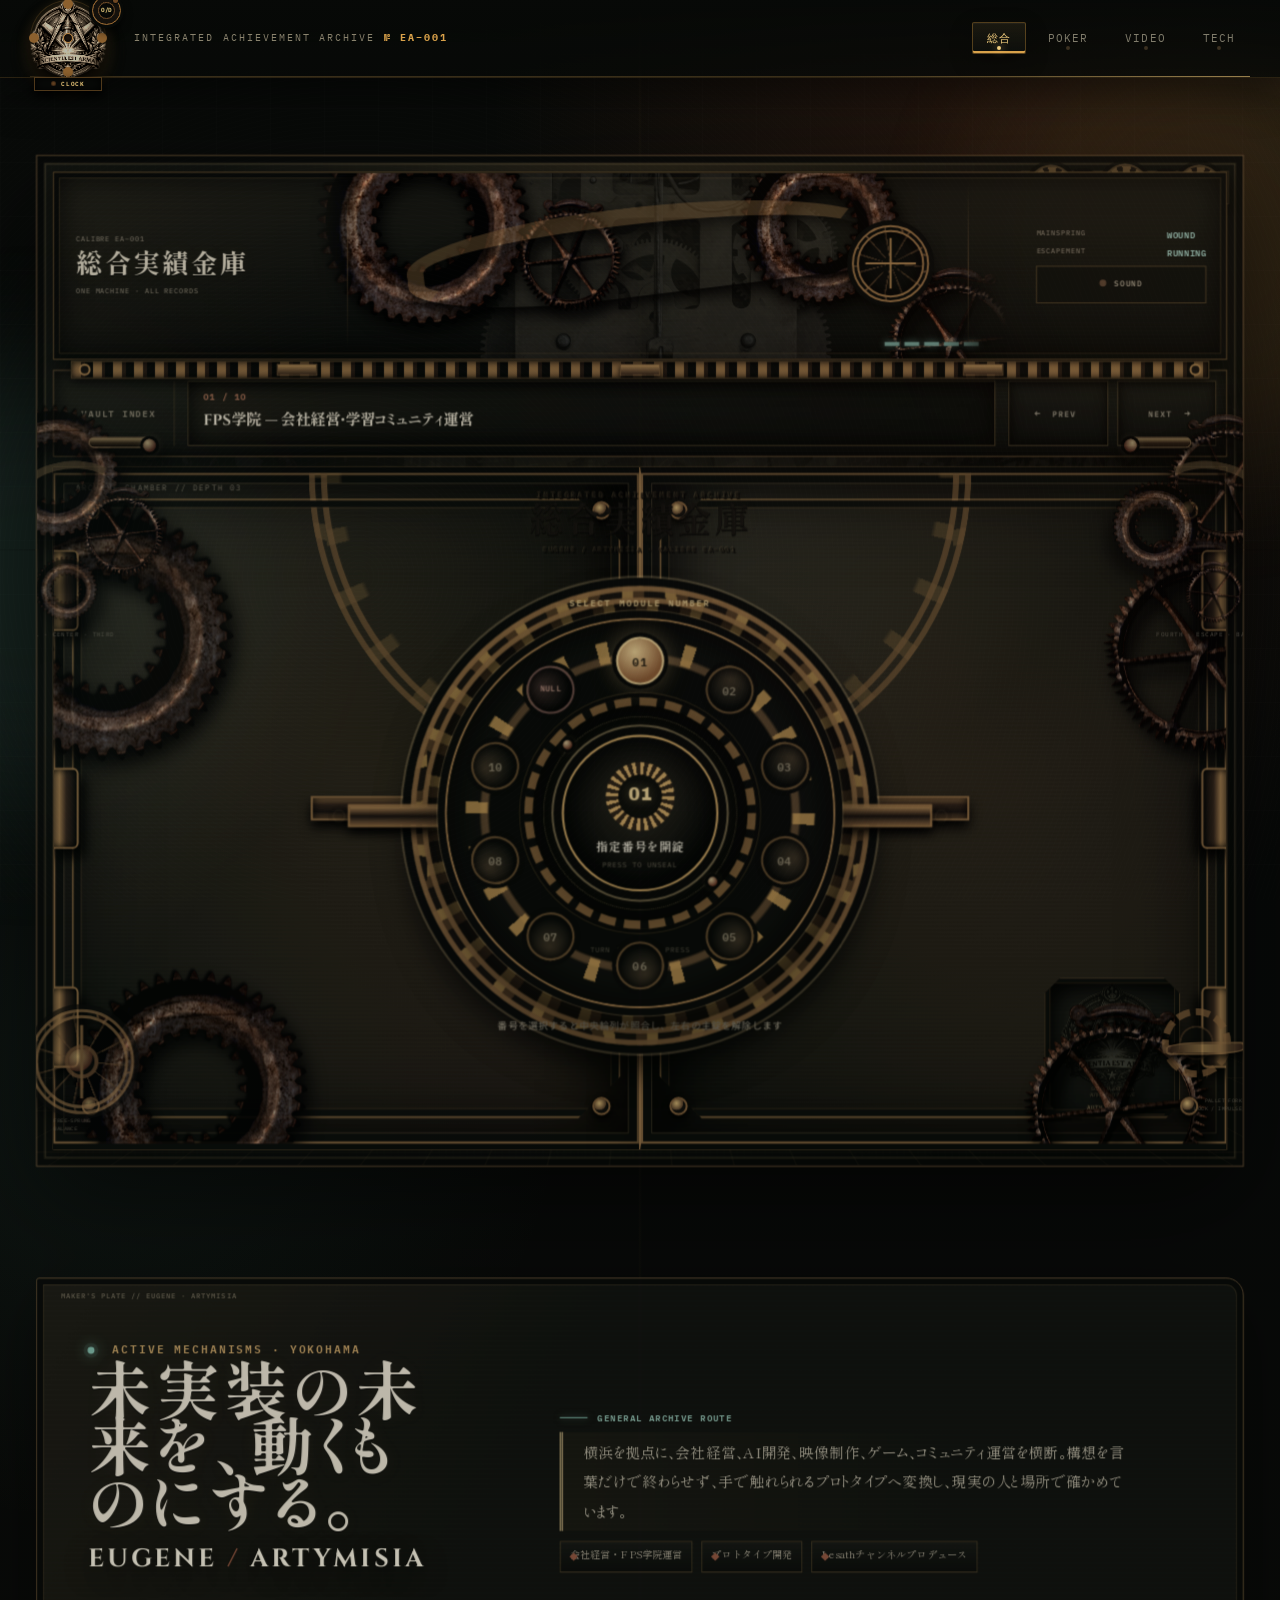
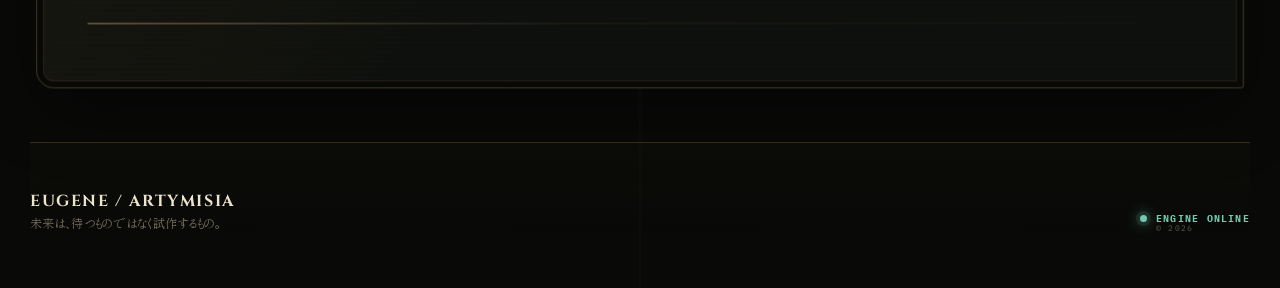
==== commit a4f09c74: "Keep vault slots in numeric order across all modes" ====
--- a/index.html
+++ b/index.html
@@ -20,7 +20,7 @@
   <link rel="icon" href="assets/gear-wheel-pixabay.png">
   <title>Eugene / ArtyMisia — Portfolio</title>
   <link rel="stylesheet" href="style.css?v=20260903-lesath-thumbnails">
-  <script src="script.js?v=20260903-lesath-thumbnail-credit" defer></script>
+  <script src="script.js?v=20260903-fixed-slot-order" defer></script>
 </head>
 <body>
   <div class="grain" aria-hidden="true"></div>
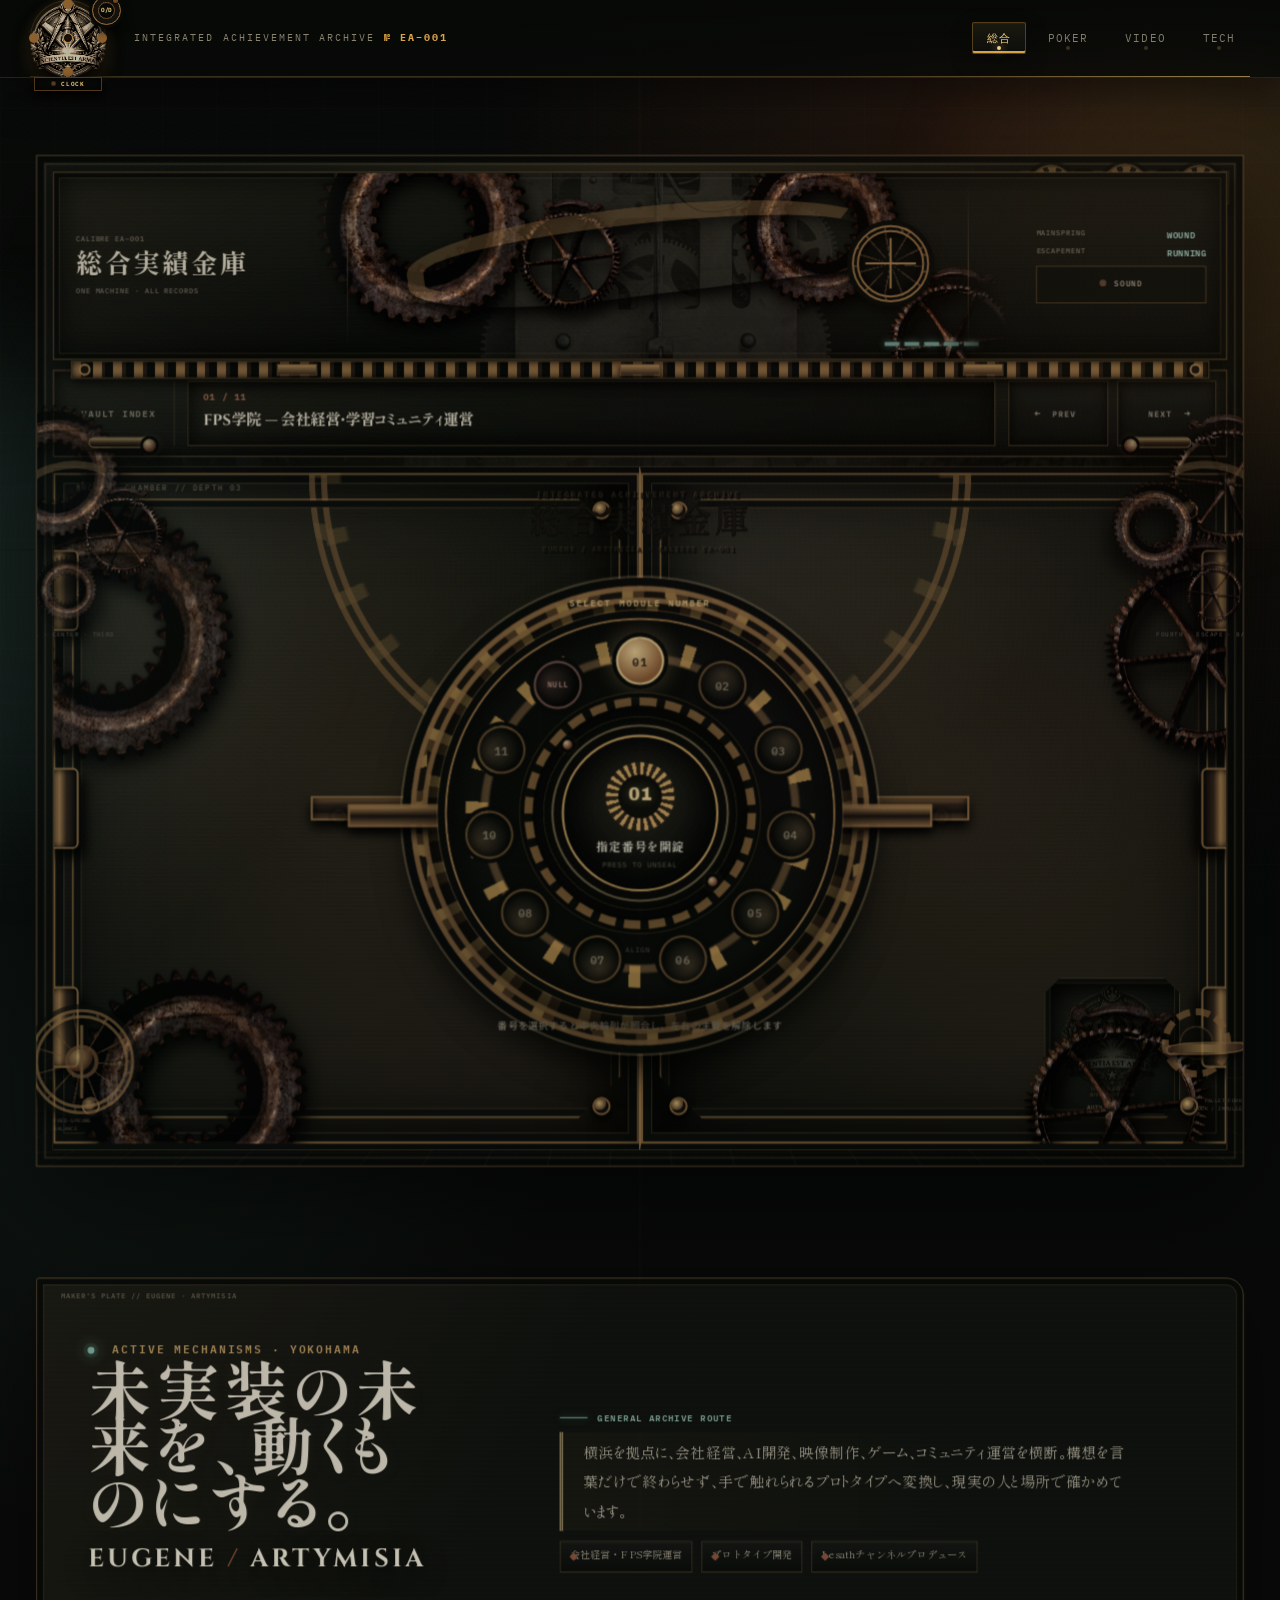
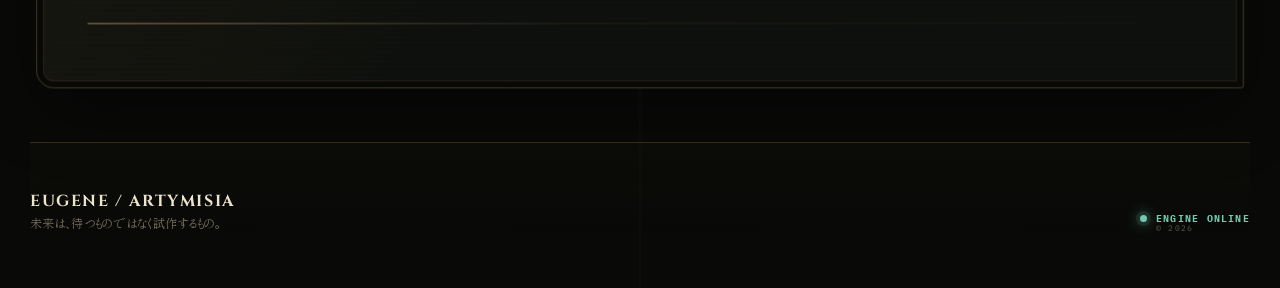
==== commit 2c47746f: "Add ReReversi as stable portfolio slot 11" ====
--- a/index.html
+++ b/index.html
@@ -20,7 +20,7 @@
   <link rel="icon" href="assets/gear-wheel-pixabay.png">
   <title>Eugene / ArtyMisia — Portfolio</title>
   <link rel="stylesheet" href="style.css?v=20260903-lesath-thumbnails">
-  <script src="script.js?v=20260903-fixed-slot-order" defer></script>
+  <script src="script.js?v=20260904-rereversi" defer></script>
 </head>
 <body>
   <div class="grain" aria-hidden="true"></div>
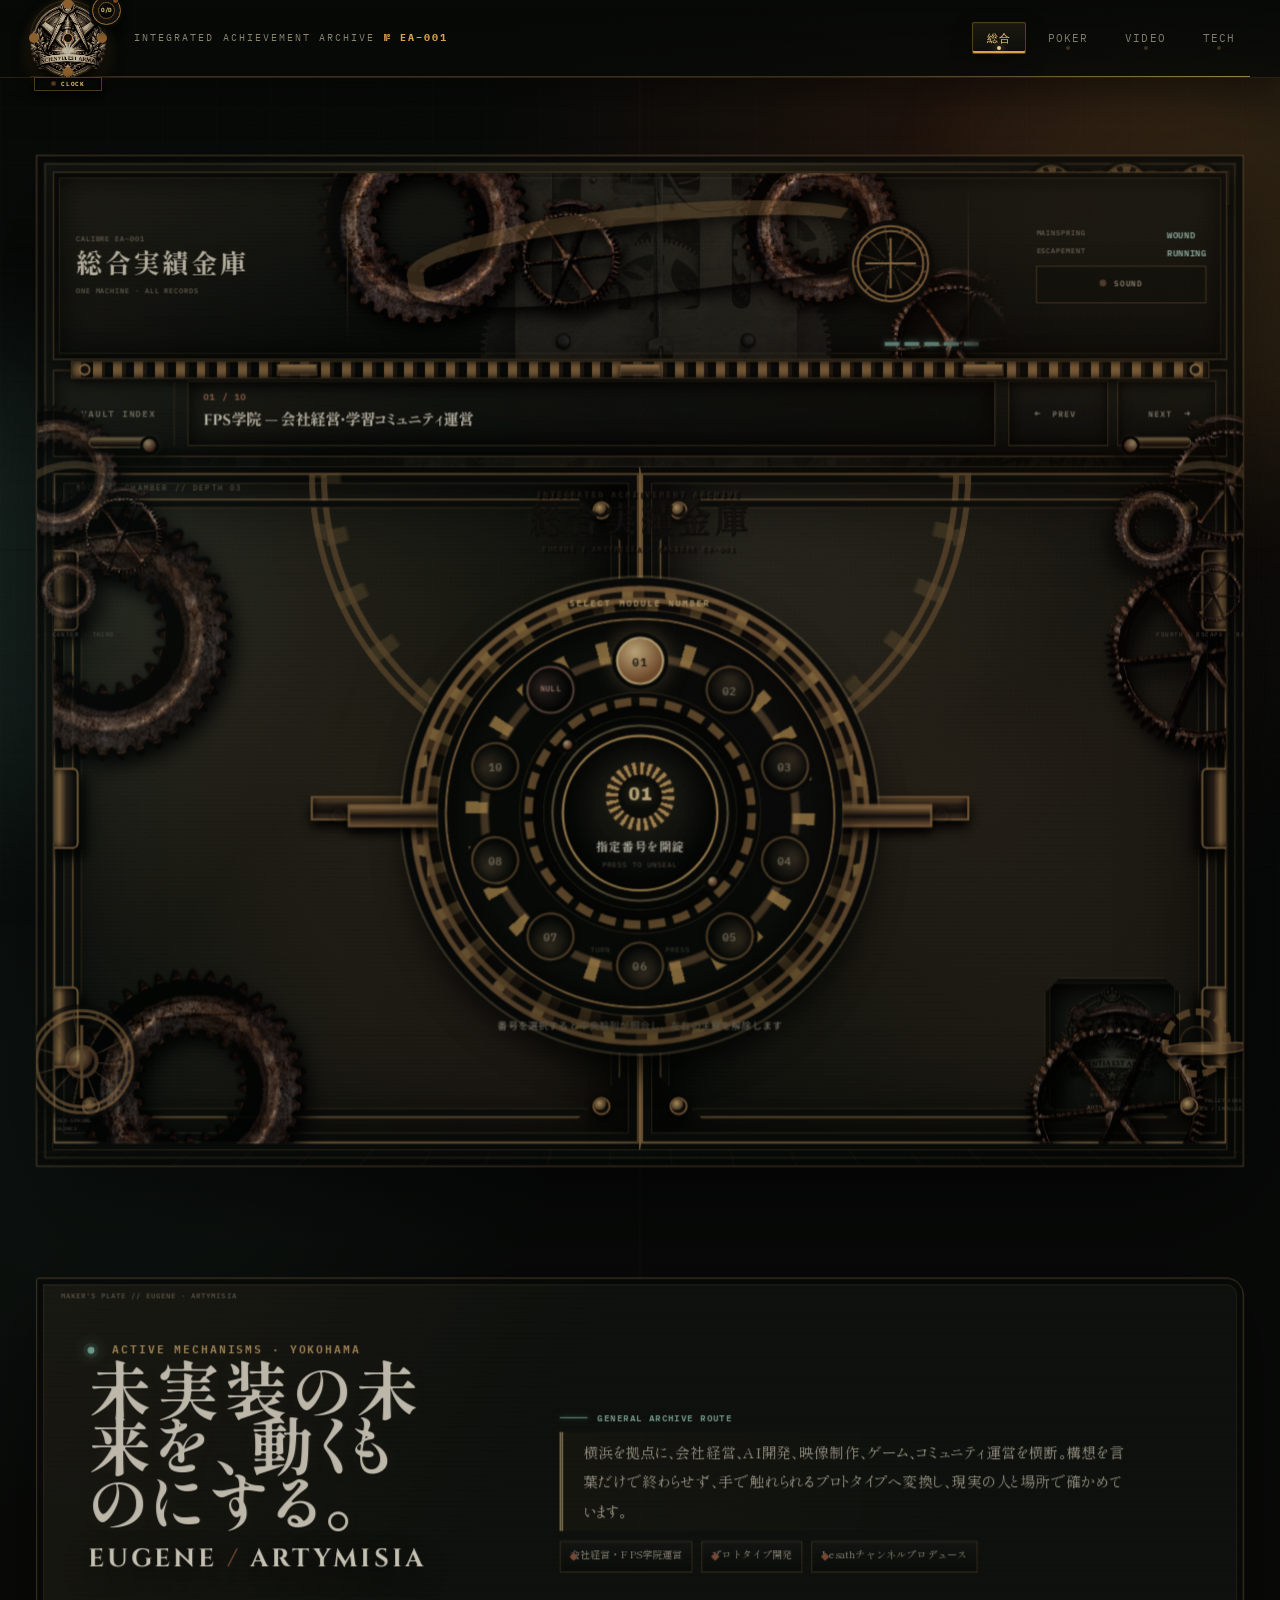
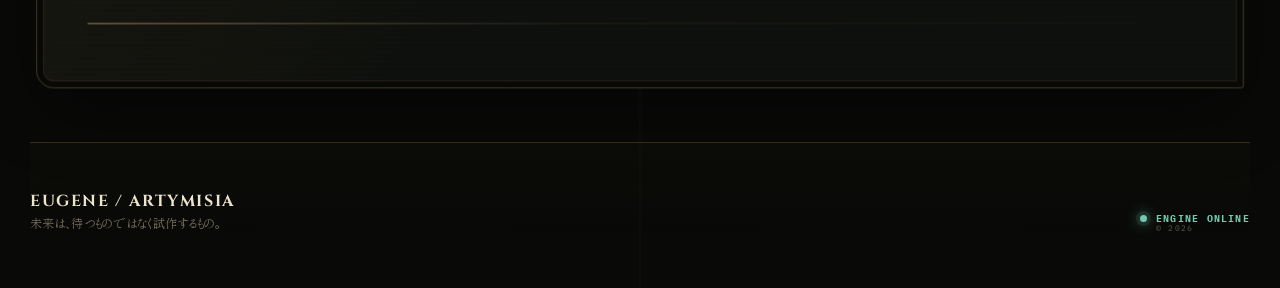
==== commit 59cbd9d1: "Keep ReReversi private and fix mobile dial transition" ====
--- a/index.html
+++ b/index.html
@@ -19,8 +19,8 @@
   <meta name="twitter:image" content="https://artymisia.github.io/assets/scientia-est-arma-logo.png">
   <link rel="icon" href="assets/gear-wheel-pixabay.png">
   <title>Eugene / ArtyMisia — Portfolio</title>
-  <link rel="stylesheet" href="style.css?v=20260903-lesath-thumbnails">
-  <script src="script.js?v=20260904-rereversi" defer></script>
+  <link rel="stylesheet" href="style.css?v=20261004-mobile-dial">
+  <script src="script.js?v=20261004-private-mobile-dial" defer></script>
 </head>
 <body>
   <div class="grain" aria-hidden="true"></div>
--- a/style.css
+++ b/style.css
@@ -1205,17 +1205,14 @@
   font:1.05rem/1 "Archivo Black",sans-serif;
   text-shadow:0 0 12px rgba(242,199,109,.45);
 }
-.is-open .vault-dial-console {
+.is-open .vault-dial-console,
+.is-switching .vault-dial-console {
   opacity:0;
+  visibility:hidden;
   pointer-events:none;
   transform:translate(-50%,-50%) scale(.68) rotate(12deg);
 }
-.is-switching .vault-dial-console {
-  opacity:1;
-  pointer-events:auto;
-  transform:translate(-50%,-50%) scale(1);
-}
-.is-switching .archive-lock { opacity:1; pointer-events:none; }
+.is-switching .archive-lock { opacity:0; visibility:hidden; pointer-events:none; }
 
 @media (max-width:700px) {
   .mechanism-shell {
@@ -2653,9 +2650,10 @@
 .vault-dial-console .gear-selector { width:370px; height:370px; }
 .is-open .vault-dial-console,
 .is-switching .vault-dial-console {
-  opacity:1;
-  pointer-events:auto;
-  transform:translate(-50%,-50%) scale(1);
+  opacity:0;
+  visibility:hidden;
+  pointer-events:none;
+  transform:translate(-50%,-50%) scale(.68) rotate(12deg);
 }
 .door-seal {
   position:absolute;
@@ -2925,6 +2923,8 @@
 }
 .vault-crosslock .door-inscription { z-index:7; }
 .vault-crosslock .vault-dial-console { z-index:9; pointer-events:auto; }
+.is-open .vault-crosslock .vault-dial-console,
+.is-switching .vault-crosslock .vault-dial-console { pointer-events:none; }
 
 .vault-door-left .door-wheel-a { left:-14%; top:4%; width:260px; }
 .vault-door-left .door-wheel-c { left:3%; bottom:-9%; width:235px; }
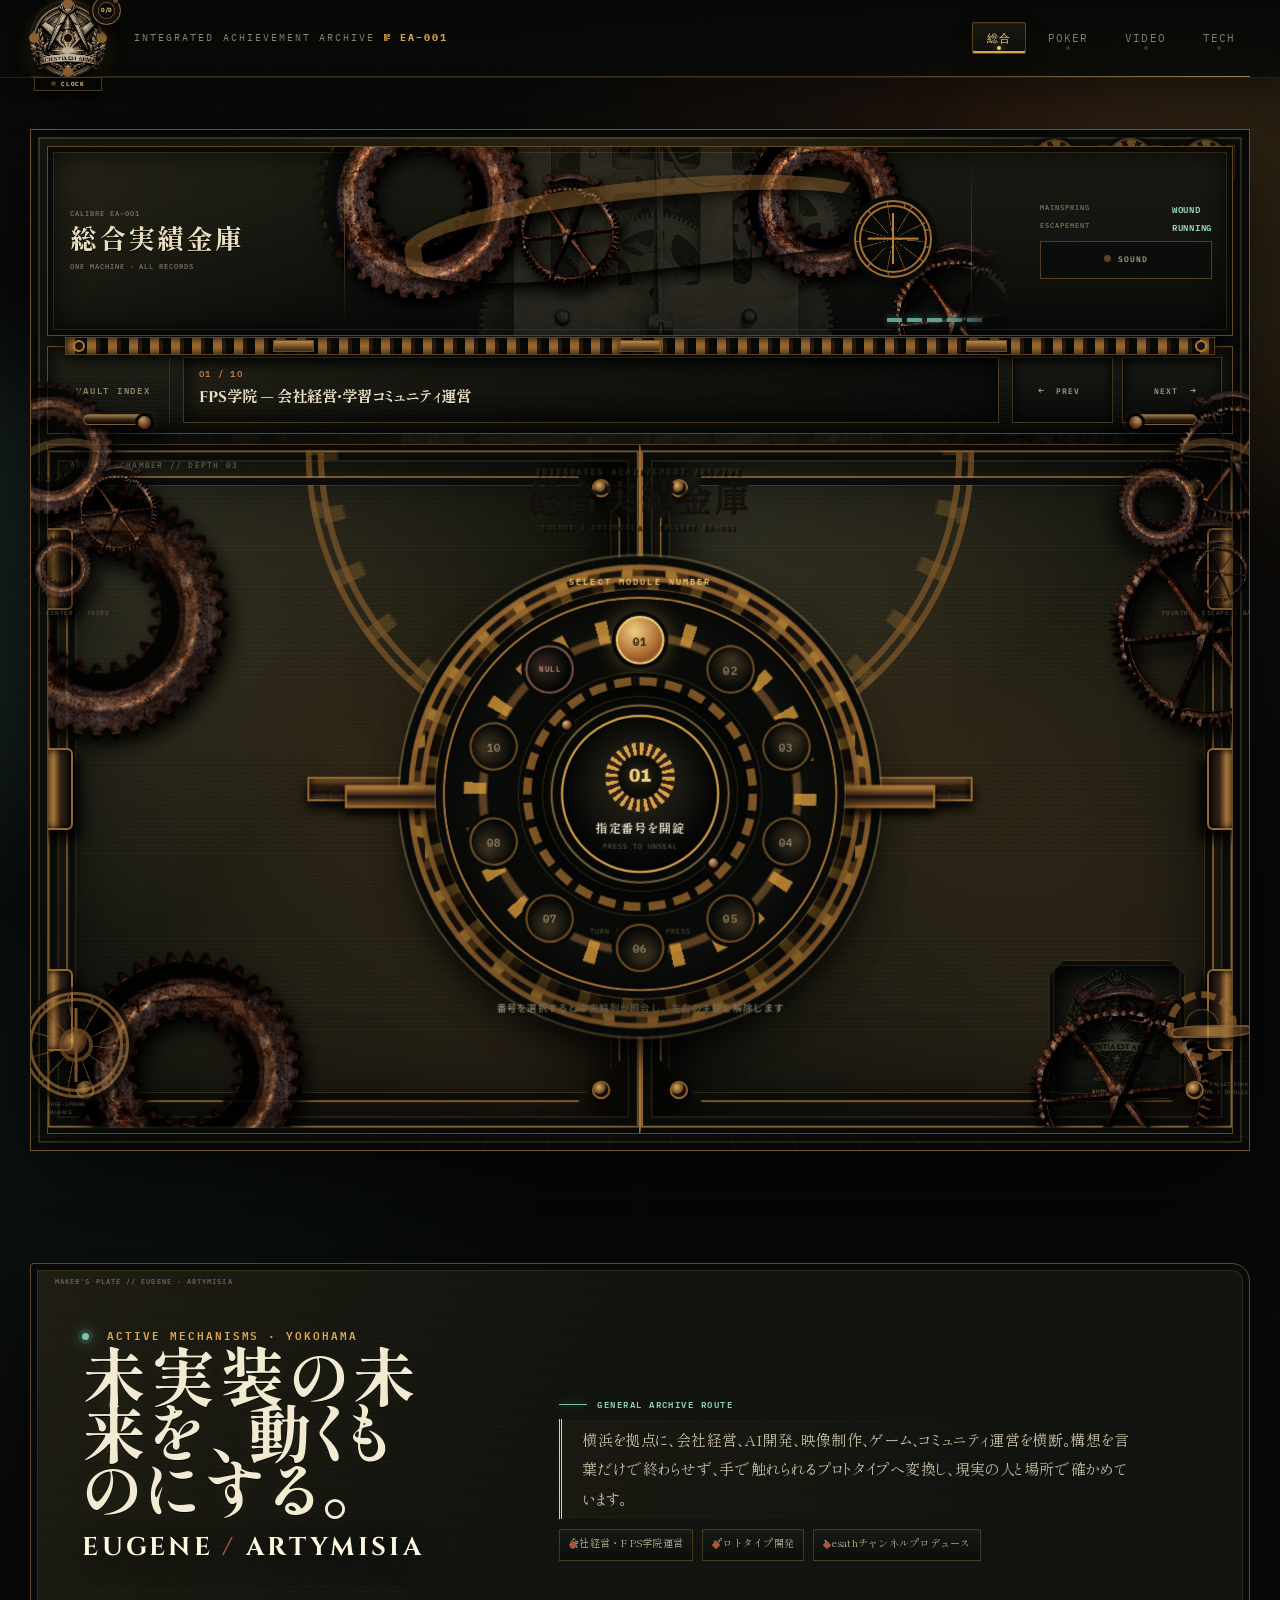
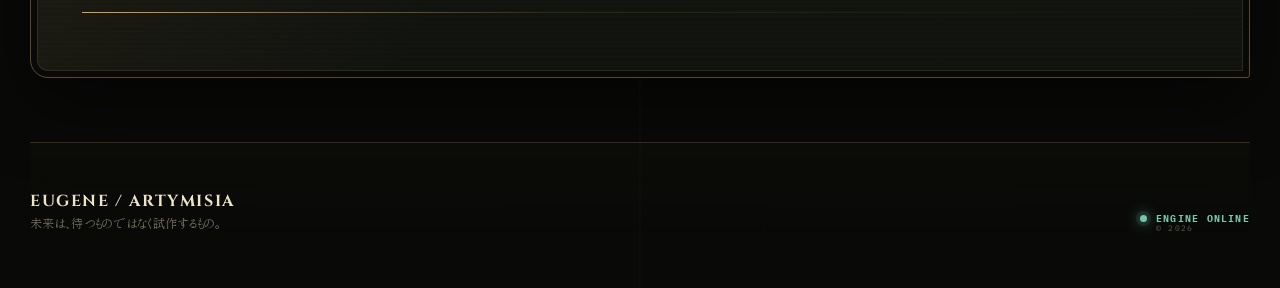
==== commit b8903ce8: "Hide vault dial throughout mobile slot transitions" ====
--- a/index.html
+++ b/index.html
@@ -19,7 +19,7 @@
   <meta name="twitter:image" content="https://artymisia.github.io/assets/scientia-est-arma-logo.png">
   <link rel="icon" href="assets/gear-wheel-pixabay.png">
   <title>Eugene / ArtyMisia — Portfolio</title>
-  <link rel="stylesheet" href="style.css?v=20261004-mobile-dial">
+  <link rel="stylesheet" href="style.css?v=20261006-dial-lifecycle">
   <script src="script.js?v=20261004-private-mobile-dial" defer></script>
 </head>
 <body>
--- a/style.css
+++ b/style.css
@@ -1206,13 +1206,18 @@
   text-shadow:0 0 12px rgba(242,199,109,.45);
 }
 .is-open .vault-dial-console,
-.is-switching .vault-dial-console {
+.is-switching .vault-dial-console,
+.is-unlocking .vault-dial-console,
+.is-unbolted .vault-dial-console {
   opacity:0;
   visibility:hidden;
   pointer-events:none;
   transform:translate(-50%,-50%) scale(.68) rotate(12deg);
 }
-.is-switching .archive-lock { opacity:0; visibility:hidden; pointer-events:none; }
+.is-open .archive-lock,
+.is-switching .archive-lock,
+.is-unlocking .archive-lock,
+.is-unbolted .archive-lock { opacity:0; visibility:hidden; pointer-events:none; }
 
 @media (max-width:700px) {
   .mechanism-shell {
@@ -2649,7 +2654,9 @@
 .vault-dial-console { z-index:13; top:51%; }
 .vault-dial-console .gear-selector { width:370px; height:370px; }
 .is-open .vault-dial-console,
-.is-switching .vault-dial-console {
+.is-switching .vault-dial-console,
+.is-unlocking .vault-dial-console,
+.is-unbolted .vault-dial-console {
   opacity:0;
   visibility:hidden;
   pointer-events:none;
@@ -2924,7 +2931,9 @@
 .vault-crosslock .door-inscription { z-index:7; }
 .vault-crosslock .vault-dial-console { z-index:9; pointer-events:auto; }
 .is-open .vault-crosslock .vault-dial-console,
-.is-switching .vault-crosslock .vault-dial-console { pointer-events:none; }
+.is-switching .vault-crosslock .vault-dial-console,
+.is-unlocking .vault-crosslock .vault-dial-console,
+.is-unbolted .vault-crosslock .vault-dial-console { pointer-events:none; }
 
 .vault-door-left .door-wheel-a { left:-14%; top:4%; width:260px; }
 .vault-door-left .door-wheel-c { left:3%; bottom:-9%; width:235px; }
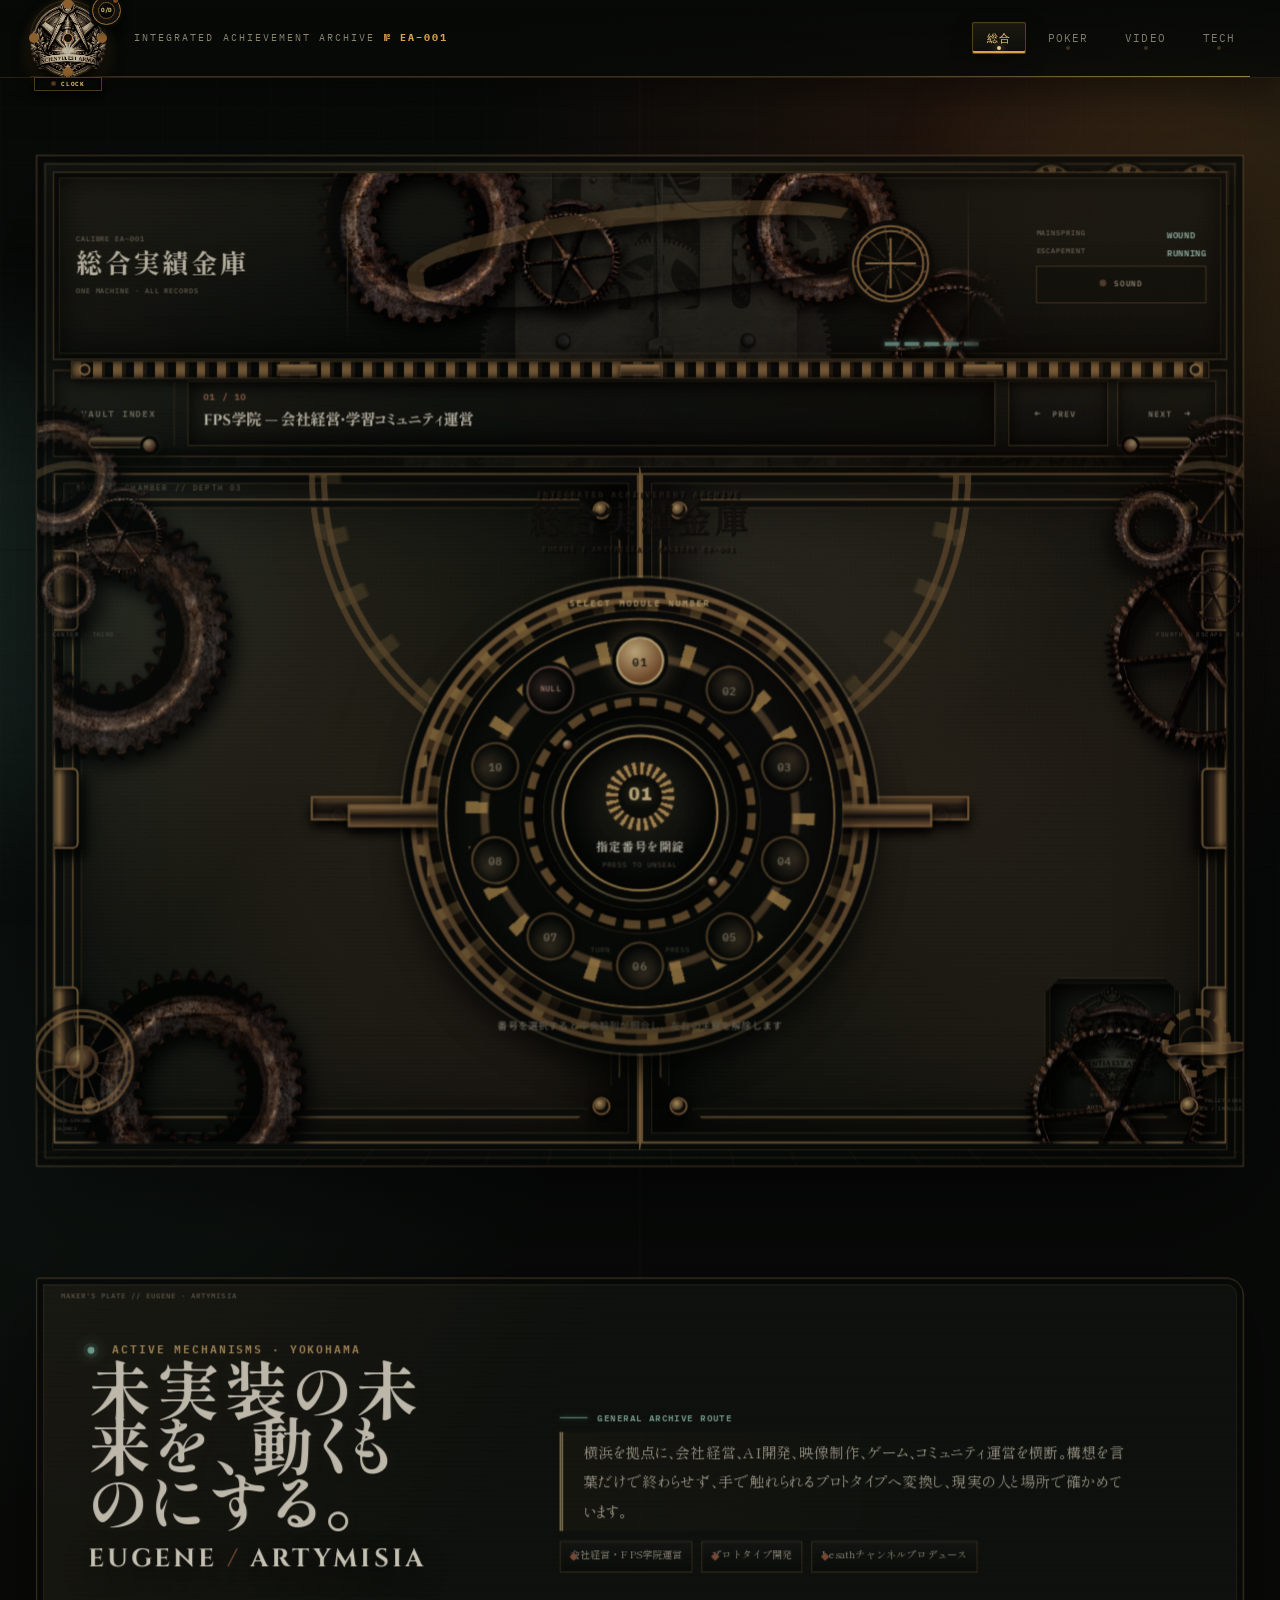
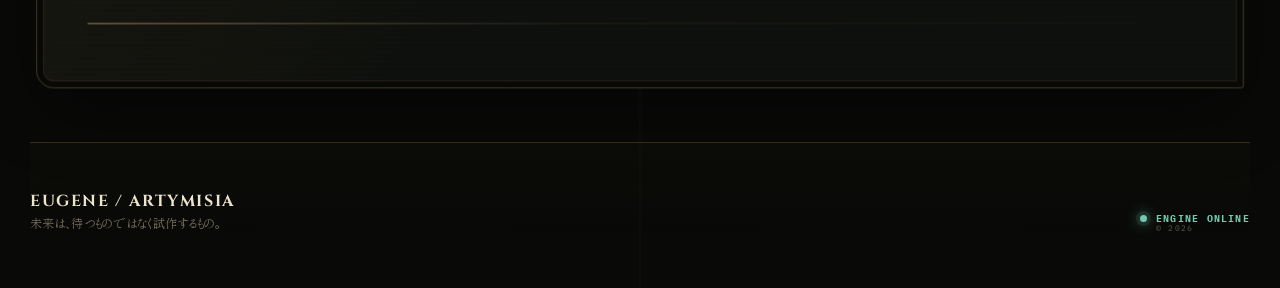
==== commit ae4299ee: "Detach vault dial during mobile transitions" ====
--- a/index.html
+++ b/index.html
@@ -19,8 +19,8 @@
   <meta name="twitter:image" content="https://artymisia.github.io/assets/scientia-est-arma-logo.png">
   <link rel="icon" href="assets/gear-wheel-pixabay.png">
   <title>Eugene / ArtyMisia — Portfolio</title>
-  <link rel="stylesheet" href="style.css?v=20261006-dial-lifecycle">
-  <script src="script.js?v=20261004-private-mobile-dial" defer></script>
+  <link rel="stylesheet" href="style.css?v=20261006-detached-dial-layer">
+  <script src="script.js?v=20261006-detached-dial-layer" defer></script>
 </head>
 <body>
   <div class="grain" aria-hidden="true"></div>
@@ -132,7 +132,7 @@
               <b>総合実績金庫</b>
               <span>EUGENE / ARTYMISIA · CALIBRE EA–001</span>
             </div>
-            <div class="vault-dial-console">
+            <div id="vault-dial-console" class="vault-dial-console">
               <p>SELECT MODULE NUMBER</p>
               <div id="gear-selector" class="gear-selector" role="tablist" aria-label="開錠する実績番号を選択">
                 <div class="dial-ratchet" aria-hidden="true"><i></i><b></b></div>
--- a/style.css
+++ b/style.css
@@ -1148,6 +1148,7 @@
   transform:translate(-50%,-50%);
   transition:opacity .35s ease,transform .55s cubic-bezier(.2,.85,.3,1);
 }
+.vault-dial-console[hidden] { display:none !important; }
 .vault-dial-console > p {
   margin:0;
   color:var(--brass-hi);
@@ -3599,6 +3600,7 @@
   isolation:isolate;
   transition:opacity .35s ease,transform .55s cubic-bezier(.2,.9,.25,1.15),filter .25s ease;
 }
+.card-slot-dial[hidden] { display:none !important; }
 .card-slot-dial::before {
   content:"";
   position:absolute;
@@ -3719,7 +3721,15 @@
 .card-slot-core small { color:#76c7b0; }
 .card-slot-core strong { margin:3px 0;color:#efd184;font:700 1.2rem/.9 Georgia,serif;text-shadow:0 0 8px rgba(213,150,68,.6); }
 .card-slot-core em { color:#7f755f; }
-.is-switching .card-slot-dial { opacity:.28; transform:scale(.72) rotate(22deg); filter:blur(2px); }
+.is-switching .card-slot-dial,
+.is-unlocking .card-slot-dial,
+.is-unbolted .card-slot-dial {
+  opacity:0;
+  visibility:hidden;
+  pointer-events:none;
+  transform:scale(.72) rotate(22deg);
+  filter:blur(2px);
+}
 @keyframes card-slot-index { to { transform:rotate(360deg); } }
 @keyframes card-slot-ratchet { to { transform:rotate(360deg); } }
 
